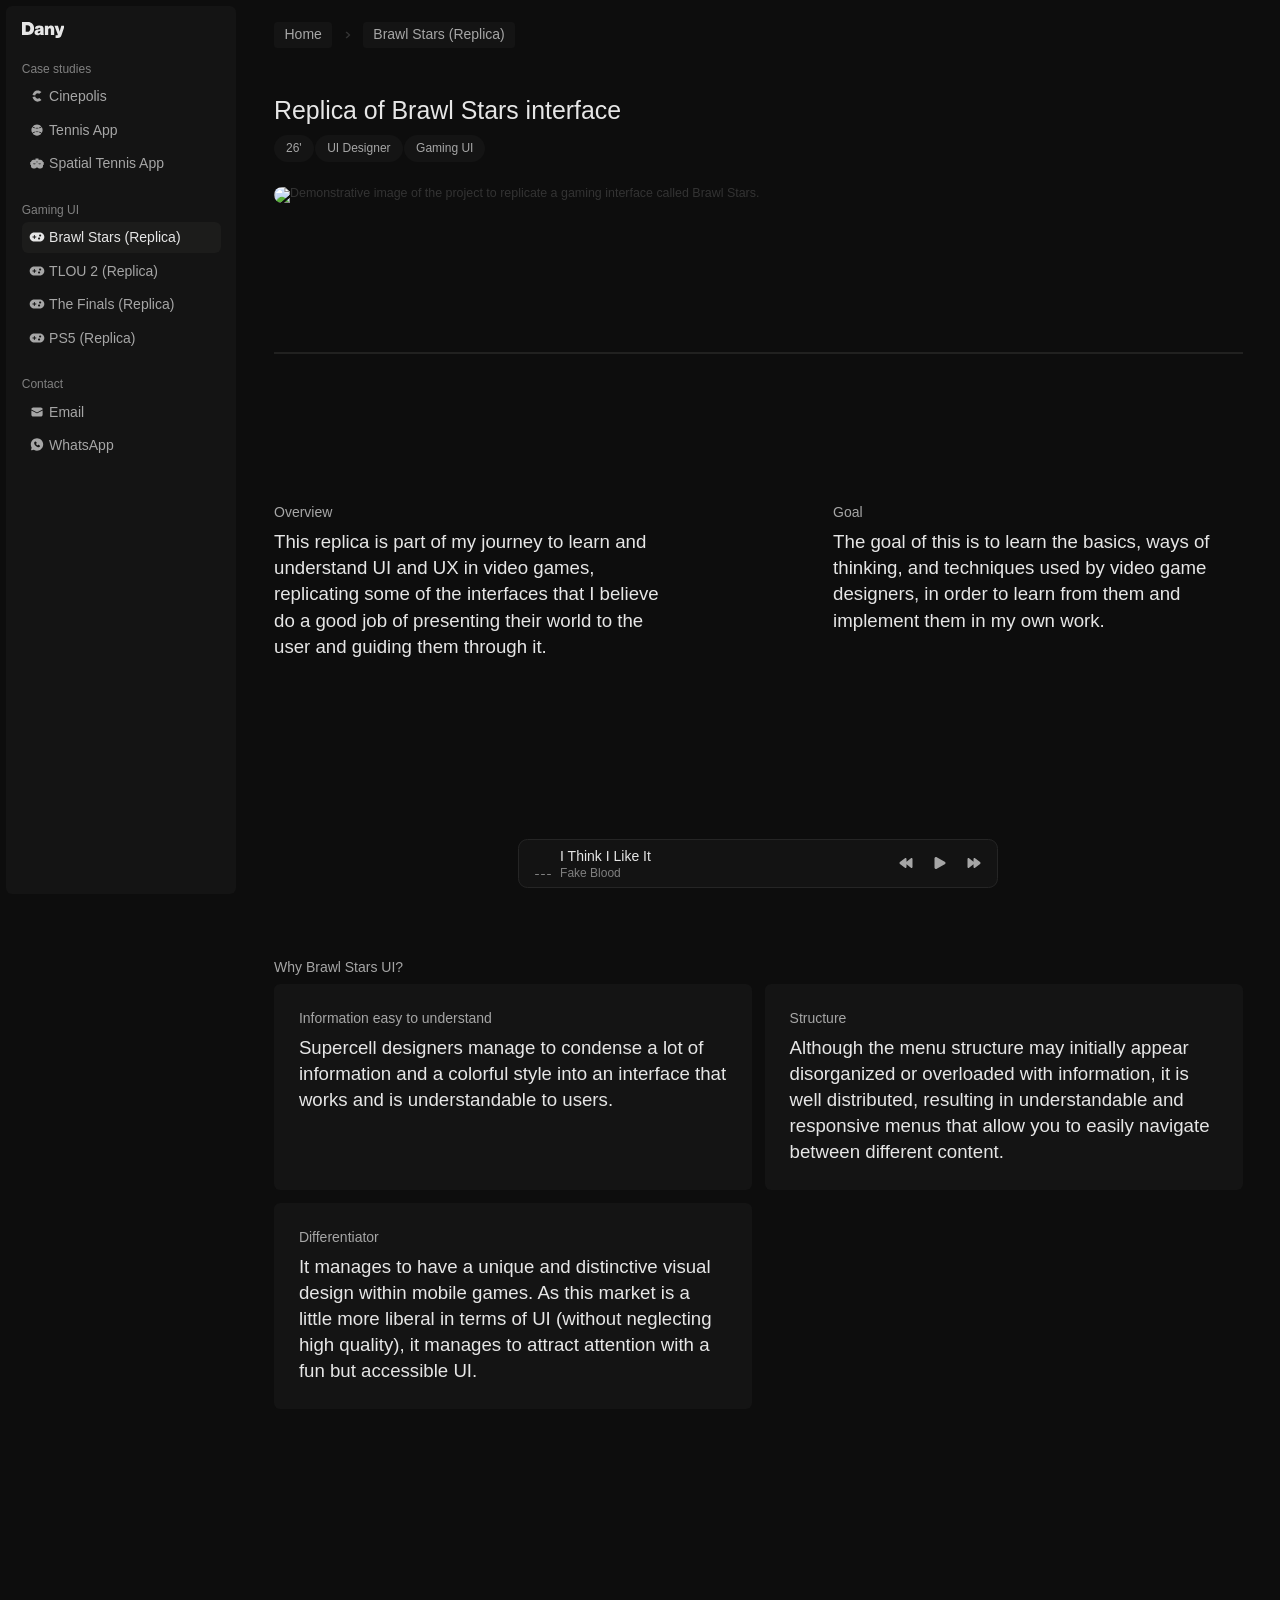
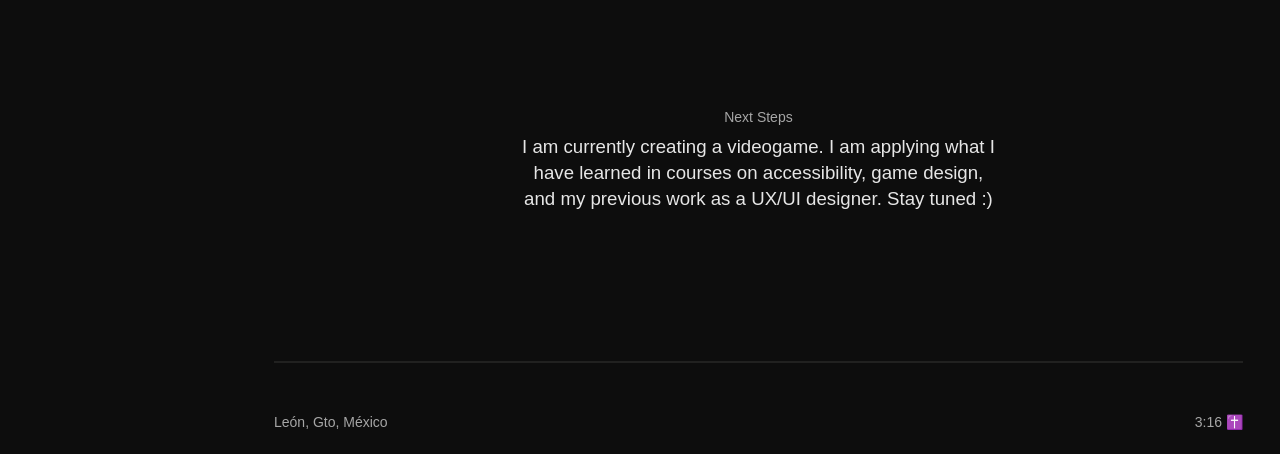
==== brawl-stars-replica.html @ 17e379f9 "Update brawl-stars-replica.html" ====
<!DOCTYPE html>
<!-- This site was created in Webflow. https://webflow.com --><!-- Last Published: Tue Mar 03 2026 00:50:30 GMT+0000 (Coordinated Universal Time) -->
<html data-wf-domain="portfolio-952a9b.webflow.io" data-wf-page="69a22b9f4bc5bd0f302a6bd5"
    data-wf-site="6993f9e4682d716bb49ed0ed">

<head>
    <meta charset="utf-8" />
    <title>Brawl Stars</title>
    <meta
        content="Replica of Brawl Stars interface design to understand how Supercell designers approached the problem and to continue my process of learning how to design for video games."
        name="description" />
    <meta content="Brawl Stars" property="og:title" />
    <meta
        content="Replica of Brawl Stars interface design to understand how Supercell designers approached the problem and to continue my process of learning how to design for video games."
        property="og:description" />
    <meta content="Brawl Stars" property="twitter:title" />
    <meta
        content="Replica of Brawl Stars interface design to understand how Supercell designers approached the problem and to continue my process of learning how to design for video games."
        property="twitter:description" />
    <meta property="og:type" content="website" />
    <meta content="summary_large_image" name="twitter:card" />
    <meta content="width=device-width, initial-scale=1" name="viewport" />
    <meta content="Webflow" name="generator" />
    <link
        href="styles.css"
        rel="stylesheet" type="text/css"/>
    <script
        type="text/javascript">!function (o, c) { var n = c.documentElement, t = " w-mod-"; n.className += t + "js", ("ontouchstart" in o || o.DocumentTouch && c instanceof DocumentTouch) && (n.className += t + "touch") }(window, document);</script>
    <link
        href="https://cdn.prod.website-files.com/6993f9e4682d716bb49ed0ed/69a41b274693e8967e4f3b45_Anya%20Icon%2032x32.png"
        rel="shortcut icon" type="image/x-icon" />
    <link href="https://cdn.prod.website-files.com/6993f9e4682d716bb49ed0ed/69a41b10c65e0c416bfd1e8b_Anya%20Icon.png"
        rel="apple-touch-icon" />
    <style>
        /* --- CUSTOM CURSOR --- */
        .custom-cursor {
            position: fixed;
            top: 0;
            left: 0;
            z-index: 9999;
            pointer-events: none;
            display: flex;
            align-items: center;
            justify-content: center;
            color: white;
            white-space: nowrap;
            opacity: 0;
            will-change: transform, opacity;
            transition:
                opacity 0.3s cubic-bezier(0.25, 0.46, 0.45, 0.94),
                transform 0.3s cubic-bezier(0.25, 0.46, 0.45, 0.94);
        }

        .custom-cursor.is-visible {
            opacity: 1;
            transition:
                opacity 0.3s cubic-bezier(0.165, 0.84, 0.44, 1),
                transform 0.3s cubic-bezier(0.165, 0.84, 0.44, 1);
        }

        /* --- PAGE TRANSITIONS (CONTAINER) --- */
        .container {
            opacity: 0;
            transform: translateY(2em);
            will-change: opacity, transform;
            transition: opacity 0.5s ease, transform 0.5s ease;

            /* Anti-Flicker & GPU Acceleration */
            -webkit-backface-visibility: hidden;
            backface-visibility: hidden;
            -webkit-perspective: 1000px;
            perspective: 1000px;
            -webkit-transform-style: preserve-3d;
            transform-style: preserve-3d;
        }

        .container.transition-active {
            opacity: 1;
            transform: translateY(0);
        }

        .container.fade-out {
            opacity: 0 !important;
            transform: translateY(2em) !important;
            transition: opacity 0.5s ease, transform 0.5s ease !important;
        }

        /* --- REPRODUCTOR: GRÁFICOS --- */
        .music-graphic {
            display: flex;
            align-items: flex-end;
            justify-content: space-between;
            width: max(1em, 16px);
            height: max(1.5em, 24px);
            gap: 2px;
        }

        .eq-bar {
            width: max(.25em, 4px);
            height: 0.1em;
            background-color: #808080;
            transition: background-color 0.3s ease, height 0.3s ease;
            border-radius: 1px;
            will-change: height;
        }

        .music-graphic.is-playing .eq-bar {
            background-color: #FE4C25;
        }

        .music-graphic.is-playing .eq-bar:nth-child(1) {
            animation: audio-freq 0.8s infinite ease-in-out;
        }

        .music-graphic.is-playing .eq-bar:nth-child(2) {
            animation: audio-freq 0.5s infinite ease-in-out 0.2s;
        }

        .music-graphic.is-playing .eq-bar:nth-child(3) {
            animation: audio-freq 0.7s infinite ease-in-out 0.4s;
        }

        @keyframes audio-freq {

            0%,
            100% {
                height: 20%;
            }

            50% {
                height: 100%;
            }
        }

        /* --- REPRODUCTOR: ICONOS --- */
        .icon-pause {
            display: none !important;
        }

        .icon-play {
            display: block !important;
        }

        .music-component.is-playing .icon-pause {
            display: block !important;
        }

        .music-component.is-playing .icon-play {
            display: none !important;
        }
    </style>
</head>

<body class="body">
    <div class="w-embed">
        <style>
            /* ------------------------- Scaling System by Osmo [https://osmo.supply/] -------------------------  */

            /* Desktop */
            :root {
                --size-unit: 14;
                /* body font-size in design - no px */
                --size-container-ideal: 1440;
                /* screen-size in design - no px */
                --size-container-min: 992px;
                --size-container-max: 1920px;
                --size-container: clamp(var(--size-container-min), 100vw, var(--size-container-max));
                --size-font: calc(var(--size-container) / (var(--size-container-ideal) / var(--size-unit)));
            }

            /* Tablet */
            @media screen and (max-width: 991px) {
                :root {
                    --size-container-ideal: 834;
                    /* screen-size in design - no px */
                    --size-container-min: 768px;
                    --size-container-max: 991px;
                }
            }

            /* Mobile Landscape */
            @media screen and (max-width: 767px) {
                :root {
                    --size-container-ideal: 402;
                    /* screen-size in design - no px */
                    --size-container-min: 480px;
                    --size-container-max: 767px;
                }
            }

            /* Mobile Portrait */
            @media screen and (max-width: 479px) {
                :root {
                    --size-container-ideal: 390;
                    /* screen-size in design - no px */
                    --size-container-min: 320px;
                    --size-container-max: 479px;
                }
            }

            body {
                font-size: var(--size-font);
            }

            .container {
                max-width: var(--size-container);
            }
        </style>
    </div>
    <nav class="navigation">
        <div class="nav-head-wrap"><a href="/" class="link-block w-inline-block"><svg xmlns="http://www.w3.org/2000/svg"
                    width="100%" viewBox="0 0 32 12" fill="none" class="brand">
                    <path
                        d="M0 9.70588V0H4.39821C5.7932 0 6.91719 0.434389 7.77017 1.30317C8.62316 2.1629 9.04965 3.35294 9.04965 4.8733C9.04965 6.41176 8.6276 7.60181 7.7835 8.44344C6.9394 9.28507 5.77099 9.70588 4.27826 9.70588H0ZM2.78553 7.35747H4.05168C4.7092 7.35747 5.23343 7.1448 5.62438 6.71946C6.02422 6.28507 6.22413 5.66968 6.22413 4.8733C6.22413 4.07692 6.02866 3.45701 5.63771 3.01357C5.25564 2.57014 4.72697 2.34842 4.05168 2.34842H2.78553V7.35747Z"
                        fill="currentColor"></path>
                    <path
                        d="M13.9717 9.70588C13.8651 9.52489 13.7896 9.27149 13.7451 8.9457H13.7185C13.2742 9.57014 12.5901 9.88235 11.666 9.88235C10.9907 9.88235 10.4443 9.70136 10.0267 9.33937C9.60904 8.97738 9.40024 8.46606 9.40024 7.80543C9.40024 7.09955 9.62237 6.59276 10.0666 6.28507C10.5109 5.96833 11.1107 5.76471 11.8659 5.67421C12.5767 5.59276 13.0565 5.49774 13.3053 5.38914C13.563 5.28054 13.6918 5.11765 13.6918 4.90045C13.6918 4.45701 13.4519 4.23529 12.9721 4.23529C12.4479 4.23529 12.1502 4.51131 12.0791 5.06335H9.69345C9.72011 4.33937 10.0089 3.74208 10.5598 3.27149C11.1107 2.80091 11.897 2.56561 12.9188 2.56561C13.914 2.56561 14.6559 2.71946 15.1446 3.02715C15.8465 3.47059 16.1975 4.1629 16.1975 5.10407V8.56561C16.1975 9.1448 16.2819 9.48869 16.4507 9.59729V9.70588H13.9717ZM12.6123 8.36199C12.9321 8.36199 13.2031 8.26697 13.4253 8.07692C13.6474 7.87783 13.7585 7.58371 13.7585 7.19457V6.58371C13.5008 6.71041 13.1765 6.819 12.7855 6.9095C12.4301 6.99095 12.1813 7.0905 12.0392 7.20814C11.897 7.32579 11.8259 7.48869 11.8259 7.69683C11.8259 7.91403 11.9014 8.08145 12.0525 8.19909C12.2035 8.30769 12.3901 8.36199 12.6123 8.36199Z"
                        fill="currentColor"></path>
                    <path
                        d="M19.5507 2.78281V3.73303H19.5907C20.1504 2.95475 20.879 2.56561 21.7765 2.56561C22.5495 2.56561 23.1403 2.80543 23.5491 3.28507C23.9578 3.76471 24.1621 4.41176 24.1621 5.22624V9.70588H21.6432V5.85068C21.6432 5.0543 21.3277 4.65611 20.6969 4.65611C20.3859 4.65611 20.1371 4.78281 19.9505 5.0362C19.7639 5.28054 19.6706 5.59276 19.6706 5.97285V9.70588H17.1517V2.78281H19.5507Z"
                        fill="currentColor"></path>
                    <path
                        d="M25.1894 12V10.0181H26.0291C26.3045 10.0181 26.5045 9.97738 26.6289 9.89593C26.7532 9.81448 26.8154 9.68326 26.8154 9.50226C26.8154 9.35747 26.7133 9.02715 26.5089 8.51131L24.3365 2.78281H26.9887L27.8284 5.56561C27.8906 5.77376 27.9528 6.0181 28.015 6.29864C28.086 6.57919 28.1394 6.80995 28.1749 6.99095L28.2282 7.24887H28.2549C28.3881 6.59728 28.5259 6.0362 28.668 5.56561L29.4944 2.78281H32L29.6809 9.70588C29.3966 10.5475 29.0412 11.1403 28.6147 11.4842C28.1971 11.8281 27.6373 12 26.9354 12H25.1894Z"
                        fill="currentColor"></path>
                </svg></a><a fill="none" viewBox="0 0 40 40" href="#" class="btn-symbol w-inline-block">
                <div data-is-ix2-target="1" class="menu-svg" data-w-id="5cca61dc-5ffe-586d-0f30-4cfd7a9e6d9e"
                    data-animation-type="lottie"
                    data-src="https://cdn.prod.website-files.com/6993f9e4682d716bb49ed0ed/699f864709acfa6e8ca4371b_lottieflow-menu-nav-07-E6E6E6-easey.json"
                    data-loop="0" data-direction="1" data-autoplay="0" data-renderer="svg" data-default-duration="0"
                    data-duration="2.4791666666666665"></div>
            </a></div>
        <div class="nav-main-links-wrap">
            <div class="nav-link-upper">
                <div class="nav-links">
                    <p class="t-caption">Case studies</p><a href="/cinepolis" class="nav-link w-inline-block"><svg
                            xmlns="http://www.w3.org/2000/svg" width="100%" viewBox="0 0 16 16" fill="none"
                            class="svg-icon-s">
                            <path
                                d="M6.43176 7.55355L4.0063 7.05195C4.00134 7.05091 3.99936 7.04779 4.00035 7.04259C4.20457 5.97461 4.67744 5.07368 5.41896 4.33982C7.28084 2.49697 10.1967 2.56762 11.9974 4.47486C12.0011 4.47884 12.0009 4.48252 11.9967 4.48593L10.0057 6.10989C10.0038 6.11144 10.0015 6.11229 9.99906 6.11232C9.99665 6.11235 9.99429 6.11154 9.99235 6.11003C8.64403 5.03619 6.7735 5.84944 6.44244 7.54603C6.44117 7.55228 6.43761 7.55478 6.43176 7.55355ZM9.24343 12.9594C6.75471 13.2944 4.47146 11.5211 4.00008 8.95196C3.99998 8.95143 3.99997 8.95088 4.00007 8.95035C4.00016 8.94982 4.00035 8.94932 4.00063 8.94887C4.00091 8.94842 4.00126 8.94804 4.00168 8.94774C4.0021 8.94744 4.00256 8.94724 4.00305 8.94714L6.43622 8.45164C6.44036 8.45079 6.44284 8.45249 6.44365 8.45675C6.76485 10.1563 8.65877 10.954 9.99316 9.88665C9.99472 9.88543 9.9966 9.88477 9.99853 9.88477C10.0005 9.88477 10.0023 9.88543 10.0038 9.88665L11.9968 11.5122C12.0007 11.5154 12.0009 11.5188 11.9975 11.5225C11.257 12.3101 10.2884 12.8187 9.24343 12.9594Z"
                                fill="currentColor"></path>
                        </svg>
                        <p class="btn-text">Cinepolis</p>
                    </a><a href="/tennis-app" class="nav-link w-inline-block"><svg xmlns="http://www.w3.org/2000/svg"
                            width="100%" viewBox="0 0 16 16" fill="none" class="svg-icon-s">
                            <path
                                d="M13 8C13 8.96875 12.725 9.87312 12.2475 10.6387C11.6502 10.2008 10.9889 9.85779 10.2869 9.62187C10.2478 9.6082 10.2064 9.60242 10.1651 9.60487C10.1238 9.60732 10.0834 9.61795 10.0462 9.63614C10.0091 9.65433 9.97587 9.67973 9.9486 9.71085C9.92132 9.74197 9.9005 9.7782 9.88734 9.81744C9.87418 9.85667 9.86894 9.89813 9.87193 9.9394C9.87492 9.98068 9.88608 10.0209 9.90476 10.0579C9.92344 10.0948 9.94927 10.1277 9.98074 10.1545C10.0122 10.1814 10.0487 10.2017 10.0881 10.2144C10.7318 10.4308 11.338 10.7458 11.885 11.1481C11.4168 11.7273 10.8248 12.1942 10.1525 12.5147C9.48025 12.8351 8.74475 13.001 8 13C7.25533 13.0005 6.51997 12.8345 5.84777 12.5141C5.17556 12.1936 4.58352 11.7269 4.11501 11.1481C4.66204 10.7458 5.26822 10.4308 5.91188 10.2144C5.98943 10.1872 6.05317 10.1306 6.0893 10.0568C6.12542 9.98301 6.13103 9.89795 6.10489 9.82004C6.07876 9.74214 6.023 9.67766 5.94967 9.64057C5.87635 9.60348 5.79137 9.59677 5.71313 9.62187C5.00375 9.85937 4.34313 10.205 3.75251 10.6387C3.25927 9.8471 2.99852 8.93273 3.00001 8C3.00001 7.03375 3.27376 6.13188 3.74876 5.3675C4.34695 5.80689 5.0096 6.15097 5.71313 6.3875C5.75219 6.40118 5.79357 6.40696 5.83488 6.40451C5.87619 6.40206 5.91661 6.39143 5.95377 6.37323C5.99094 6.35504 6.02413 6.32965 6.0514 6.29852C6.07868 6.2674 6.0995 6.23117 6.11266 6.19194C6.12582 6.1527 6.13106 6.11125 6.12807 6.06997C6.12508 6.0287 6.11392 5.98843 6.09524 5.9515C6.07656 5.91457 6.05074 5.88172 6.01926 5.85486C5.98778 5.82799 5.95128 5.80765 5.91188 5.795C5.26646 5.57785 4.65877 5.26156 4.11063 4.8575C4.57906 4.27708 5.17155 3.80897 5.8446 3.48753C6.51764 3.1661 7.25414 2.99951 8 3C8.74594 2.99906 9.48259 3.16545 10.1557 3.48692C10.8288 3.80839 11.4212 4.27674 11.8894 4.8575C11.3469 5.2575 10.74 5.57625 10.0881 5.795C10.0487 5.80765 10.0122 5.82799 9.98074 5.85486C9.94927 5.88172 9.92344 5.91457 9.90476 5.9515C9.88608 5.98843 9.87492 6.0287 9.87193 6.06997C9.86894 6.11125 9.87418 6.1527 9.88734 6.19194C9.9005 6.23117 9.92132 6.2674 9.9486 6.29852C9.97587 6.32965 10.0091 6.35504 10.0462 6.37323C10.0834 6.39143 10.1238 6.40206 10.1651 6.40451C10.2064 6.40696 10.2478 6.40118 10.2869 6.3875C10.9904 6.15097 11.653 5.80689 12.2512 5.3675C12.742 6.15774 13.0014 7.06976 13 8ZM8 9.875C8.30417 9.875 8.6025 9.89521 8.895 9.93562C8.93567 9.9412 8.97704 9.93872 9.01675 9.92831C9.05646 9.91791 9.09373 9.89978 9.12643 9.87497C9.15913 9.85016 9.18663 9.81915 9.20735 9.78371C9.22807 9.74828 9.24161 9.70911 9.24719 9.66844C9.25277 9.62777 9.25028 9.5864 9.23988 9.54669C9.22947 9.50698 9.21134 9.46971 9.18653 9.43701C9.16172 9.4043 9.13071 9.37681 9.09528 9.35609C9.05984 9.33537 9.02067 9.32183 8.98 9.31625C8.32968 9.22753 7.67032 9.22753 7.02 9.31625C6.94037 9.33025 6.86926 9.37456 6.82162 9.43989C6.77398 9.50521 6.75351 9.58646 6.76451 9.66656C6.77551 9.74666 6.81713 9.81938 6.88063 9.86944C6.94412 9.91949 7.02455 9.94299 7.105 9.935C7.3975 9.89583 7.69583 9.87583 8 9.875ZM7.105 6.07375C7.02455 6.06576 6.94412 6.08926 6.88063 6.13931C6.81713 6.18937 6.77551 6.26209 6.76451 6.34219C6.75351 6.42229 6.77398 6.50354 6.82162 6.56886C6.86926 6.63419 6.94037 6.6785 7.02 6.6925C7.67032 6.78122 8.32968 6.78122 8.98 6.6925C9.02182 6.68835 9.06237 6.6758 9.09923 6.65561C9.13608 6.63542 9.16849 6.60801 9.19451 6.57501C9.22052 6.54201 9.23962 6.5041 9.25065 6.46354C9.26167 6.42299 9.26441 6.38064 9.25869 6.339C9.25297 6.29737 9.23892 6.25732 9.21736 6.22124C9.19581 6.18517 9.1672 6.15381 9.13324 6.12905C9.09929 6.10429 9.06069 6.08663 9.01976 6.07713C8.97882 6.06762 8.93639 6.06648 8.895 6.07375C8.30108 6.15473 7.69892 6.15473 7.105 6.07375Z"
                                fill="currentColor"></path>
                        </svg>
                        <p class="btn-text">Tennis App</p>
                    </a><a href="/tennis-spatial-app" class="nav-link w-inline-block"><svg
                            xmlns="http://www.w3.org/2000/svg" width="100%" viewBox="0 0 16 16" fill="none"
                            class="svg-icon-s">
                            <path
                                d="M6.66667 3.32143C6.66667 3.23618 6.70179 3.15442 6.7643 3.09414C6.82681 3.03386 6.91159 3 7 3H9C9.08841 3 9.17319 3.03386 9.2357 3.09414C9.29821 3.15442 9.33333 3.23618 9.33333 3.32143V4.28571H11.1667C11.7124 4.28577 12.238 4.48442 12.6385 4.84196C13.0389 5.1995 13.2847 5.68959 13.3267 6.21429H13.6667C13.7551 6.21429 13.8399 6.24815 13.9024 6.30843C13.9649 6.36871 14 6.45047 14 6.53571V8.46429C14 8.54953 13.9649 8.63129 13.9024 8.69157C13.8399 8.75185 13.7551 8.78571 13.6667 8.78571H13.3333V9.91071C13.3333 10.4648 13.1051 10.9962 12.6987 11.3881C12.2924 11.7799 11.7413 12 11.1667 12H10.0913C9.51671 12 8.96564 11.7798 8.55933 11.388L8.164 11.0068C8.14233 10.9859 8.11661 10.9693 8.0883 10.958C8.05999 10.9467 8.02964 10.9409 7.999 10.9409C7.96836 10.9409 7.93801 10.9467 7.9097 10.958C7.88139 10.9693 7.85567 10.9859 7.834 11.0068L7.438 11.388C7.03186 11.7797 6.48106 11.9998 5.90667 12H4.83333C4.2587 12 3.7076 11.7799 3.30127 11.3881C2.89494 10.9962 2.66667 10.4648 2.66667 9.91071V8.78571H2.33333C2.24493 8.78571 2.16014 8.75185 2.09763 8.69157C2.03512 8.63129 2 8.54953 2 8.46429V6.53571C2 6.45047 2.03512 6.36871 2.09763 6.30843C2.16014 6.24815 2.24493 6.21429 2.33333 6.21429H2.67333C2.71531 5.68959 2.96109 5.1995 3.36153 4.84196C3.76197 4.48442 4.28759 4.28577 4.83333 4.28571H6.66667V3.32143ZM8 6.69643C8.13261 6.69643 8.25979 6.64563 8.35355 6.55521C8.44732 6.46479 8.5 6.34216 8.5 6.21429C8.5 6.08641 8.44732 5.96378 8.35355 5.87336C8.25979 5.78294 8.13261 5.73214 8 5.73214C7.86739 5.73214 7.74022 5.78294 7.64645 5.87336C7.55268 5.96378 7.5 6.08641 7.5 6.21429C7.5 6.34216 7.55268 6.46479 7.64645 6.55521C7.74022 6.64563 7.86739 6.69643 8 6.69643ZM4.66667 7.82143C4.66667 7.90668 4.70179 7.98843 4.7643 8.04871C4.82681 8.10899 4.91159 8.14286 5 8.14286H6.33333C6.42174 8.14286 6.50652 8.10899 6.56904 8.04871C6.63155 7.98843 6.66667 7.90668 6.66667 7.82143C6.66667 7.73618 6.63155 7.65442 6.56904 7.59414C6.50652 7.53386 6.42174 7.5 6.33333 7.5H5C4.91159 7.5 4.82681 7.53386 4.7643 7.59414C4.70179 7.65442 4.66667 7.73618 4.66667 7.82143ZM9.66667 7.5C9.57826 7.5 9.49348 7.53386 9.43096 7.59414C9.36845 7.65442 9.33333 7.73618 9.33333 7.82143C9.33333 7.90668 9.36845 7.98843 9.43096 8.04871C9.49348 8.10899 9.57826 8.14286 9.66667 8.14286H11C11.0884 8.14286 11.1732 8.10899 11.2357 8.04871C11.2982 7.98843 11.3333 7.90668 11.3333 7.82143C11.3333 7.73618 11.2982 7.65442 11.2357 7.59414C11.1732 7.53386 11.0884 7.5 11 7.5H9.66667Z"
                                fill="currentColor"></path>
                        </svg>
                        <p class="btn-text">Spatial Tennis App</p>
                    </a>
                </div>
                <div class="nav-links">
                    <p class="t-caption">Gaming UI</p><a href="/brawl-stars-replica" class="nav-link active w-inline-block"><svg
                            xmlns="http://www.w3.org/2000/svg" width="100%" viewBox="0 0 16 16" fill="none"
                            class="svg-icon-s">
                            <path
                                d="M5.67619 4C4.56859 4 3.50636 4.42143 2.72318 5.17157C1.93999 5.92172 1.5 6.93913 1.5 8C1.5 9.06087 1.93999 10.0783 2.72318 10.8284C3.50636 11.5786 4.56859 12 5.67619 12H10.3238C11.4314 12 12.4936 11.5786 13.2768 10.8284C14.06 10.0783 14.5 9.06087 14.5 8C14.5 6.93913 14.06 5.92172 13.2768 5.17157C12.4936 4.42143 11.4314 4 10.3238 4H5.67619ZM3.82196 8C3.82196 7.88213 3.87085 7.76908 3.95787 7.68573C4.04489 7.60238 4.16291 7.55556 4.28598 7.55556H5.21402V6.66667C5.21402 6.54879 5.26291 6.43575 5.34993 6.3524C5.43695 6.26905 5.55498 6.22222 5.67804 6.22222C5.80111 6.22222 5.91913 6.26905 6.00615 6.3524C6.09317 6.43575 6.14206 6.54879 6.14206 6.66667V7.55556H7.0701C7.19317 7.55556 7.31119 7.60238 7.39821 7.68573C7.48524 7.76908 7.53412 7.88213 7.53412 8C7.53412 8.11787 7.48524 8.23092 7.39821 8.31427C7.31119 8.39762 7.19317 8.44444 7.0701 8.44444H6.14206V9.33333C6.14206 9.45121 6.09317 9.56425 6.00615 9.6476C5.91913 9.73095 5.80111 9.77778 5.67804 9.77778C5.55498 9.77778 5.43695 9.73095 5.34993 9.6476C5.26291 9.56425 5.21402 9.45121 5.21402 9.33333V8.44444H4.28598C4.16291 8.44444 4.04489 8.39762 3.95787 8.31427C3.87085 8.23092 3.82196 8.11787 3.82196 8ZM10.7786 9.33333C10.7786 9.56908 10.6808 9.79517 10.5067 9.96187C10.3327 10.1286 10.0966 10.2222 9.85051 10.2222C9.60438 10.2222 9.36833 10.1286 9.19429 9.96187C9.02025 9.79517 8.92247 9.56908 8.92247 9.33333C8.92247 9.09759 9.02025 8.87149 9.19429 8.70479C9.36833 8.53809 9.60438 8.44444 9.85051 8.44444C10.0966 8.44444 10.3327 8.53809 10.5067 8.70479C10.6808 8.87149 10.7786 9.09759 10.7786 9.33333ZM10.7786 7.55556C10.5324 7.55556 10.2964 7.4619 10.1223 7.29521C9.94829 7.12851 9.85051 6.90241 9.85051 6.66667C9.85051 6.43092 9.94829 6.20483 10.1223 6.03813C10.2964 5.87143 10.5324 5.77778 10.7786 5.77778C11.0247 5.77778 11.2607 5.87143 11.4348 6.03813C11.6088 6.20483 11.7066 6.43092 11.7066 6.66667C11.7066 6.90241 11.6088 7.12851 11.4348 7.29521C11.2607 7.4619 11.0247 7.55556 10.7786 7.55556Z"
                                fill="currentColor"></path>
                        </svg>
                        <p class="btn-text">Brawl Stars (Replica)</p>
                    </a><a href="/the-last-of-us-2-replica" class="nav-link w-inline-block"><svg
                            xmlns="http://www.w3.org/2000/svg" width="100%" viewBox="0 0 16 16" fill="none"
                            class="svg-icon-s">
                            <path
                                d="M5.67619 4C4.56859 4 3.50636 4.42143 2.72318 5.17157C1.93999 5.92172 1.5 6.93913 1.5 8C1.5 9.06087 1.93999 10.0783 2.72318 10.8284C3.50636 11.5786 4.56859 12 5.67619 12H10.3238C11.4314 12 12.4936 11.5786 13.2768 10.8284C14.06 10.0783 14.5 9.06087 14.5 8C14.5 6.93913 14.06 5.92172 13.2768 5.17157C12.4936 4.42143 11.4314 4 10.3238 4H5.67619ZM3.82196 8C3.82196 7.88213 3.87085 7.76908 3.95787 7.68573C4.04489 7.60238 4.16291 7.55556 4.28598 7.55556H5.21402V6.66667C5.21402 6.54879 5.26291 6.43575 5.34993 6.3524C5.43695 6.26905 5.55498 6.22222 5.67804 6.22222C5.80111 6.22222 5.91913 6.26905 6.00615 6.3524C6.09317 6.43575 6.14206 6.54879 6.14206 6.66667V7.55556H7.0701C7.19317 7.55556 7.31119 7.60238 7.39821 7.68573C7.48524 7.76908 7.53412 7.88213 7.53412 8C7.53412 8.11787 7.48524 8.23092 7.39821 8.31427C7.31119 8.39762 7.19317 8.44444 7.0701 8.44444H6.14206V9.33333C6.14206 9.45121 6.09317 9.56425 6.00615 9.6476C5.91913 9.73095 5.80111 9.77778 5.67804 9.77778C5.55498 9.77778 5.43695 9.73095 5.34993 9.6476C5.26291 9.56425 5.21402 9.45121 5.21402 9.33333V8.44444H4.28598C4.16291 8.44444 4.04489 8.39762 3.95787 8.31427C3.87085 8.23092 3.82196 8.11787 3.82196 8ZM10.7786 9.33333C10.7786 9.56908 10.6808 9.79517 10.5067 9.96187C10.3327 10.1286 10.0966 10.2222 9.85051 10.2222C9.60438 10.2222 9.36833 10.1286 9.19429 9.96187C9.02025 9.79517 8.92247 9.56908 8.92247 9.33333C8.92247 9.09759 9.02025 8.87149 9.19429 8.70479C9.36833 8.53809 9.60438 8.44444 9.85051 8.44444C10.0966 8.44444 10.3327 8.53809 10.5067 8.70479C10.6808 8.87149 10.7786 9.09759 10.7786 9.33333ZM10.7786 7.55556C10.5324 7.55556 10.2964 7.4619 10.1223 7.29521C9.94829 7.12851 9.85051 6.90241 9.85051 6.66667C9.85051 6.43092 9.94829 6.20483 10.1223 6.03813C10.2964 5.87143 10.5324 5.77778 10.7786 5.77778C11.0247 5.77778 11.2607 5.87143 11.4348 6.03813C11.6088 6.20483 11.7066 6.43092 11.7066 6.66667C11.7066 6.90241 11.6088 7.12851 11.4348 7.29521C11.2607 7.4619 11.0247 7.55556 10.7786 7.55556Z"
                                fill="currentColor"></path>
                        </svg>
                        <p class="btn-text">TLOU 2 (Replica)</p>
                    </a><a href="/the-finals-replica" class="nav-link w-inline-block"><svg
                            xmlns="http://www.w3.org/2000/svg" width="100%" viewBox="0 0 16 16" fill="none"
                            class="svg-icon-s">
                            <path
                                d="M5.67619 4C4.56859 4 3.50636 4.42143 2.72318 5.17157C1.93999 5.92172 1.5 6.93913 1.5 8C1.5 9.06087 1.93999 10.0783 2.72318 10.8284C3.50636 11.5786 4.56859 12 5.67619 12H10.3238C11.4314 12 12.4936 11.5786 13.2768 10.8284C14.06 10.0783 14.5 9.06087 14.5 8C14.5 6.93913 14.06 5.92172 13.2768 5.17157C12.4936 4.42143 11.4314 4 10.3238 4H5.67619ZM3.82196 8C3.82196 7.88213 3.87085 7.76908 3.95787 7.68573C4.04489 7.60238 4.16291 7.55556 4.28598 7.55556H5.21402V6.66667C5.21402 6.54879 5.26291 6.43575 5.34993 6.3524C5.43695 6.26905 5.55498 6.22222 5.67804 6.22222C5.80111 6.22222 5.91913 6.26905 6.00615 6.3524C6.09317 6.43575 6.14206 6.54879 6.14206 6.66667V7.55556H7.0701C7.19317 7.55556 7.31119 7.60238 7.39821 7.68573C7.48524 7.76908 7.53412 7.88213 7.53412 8C7.53412 8.11787 7.48524 8.23092 7.39821 8.31427C7.31119 8.39762 7.19317 8.44444 7.0701 8.44444H6.14206V9.33333C6.14206 9.45121 6.09317 9.56425 6.00615 9.6476C5.91913 9.73095 5.80111 9.77778 5.67804 9.77778C5.55498 9.77778 5.43695 9.73095 5.34993 9.6476C5.26291 9.56425 5.21402 9.45121 5.21402 9.33333V8.44444H4.28598C4.16291 8.44444 4.04489 8.39762 3.95787 8.31427C3.87085 8.23092 3.82196 8.11787 3.82196 8ZM10.7786 9.33333C10.7786 9.56908 10.6808 9.79517 10.5067 9.96187C10.3327 10.1286 10.0966 10.2222 9.85051 10.2222C9.60438 10.2222 9.36833 10.1286 9.19429 9.96187C9.02025 9.79517 8.92247 9.56908 8.92247 9.33333C8.92247 9.09759 9.02025 8.87149 9.19429 8.70479C9.36833 8.53809 9.60438 8.44444 9.85051 8.44444C10.0966 8.44444 10.3327 8.53809 10.5067 8.70479C10.6808 8.87149 10.7786 9.09759 10.7786 9.33333ZM10.7786 7.55556C10.5324 7.55556 10.2964 7.4619 10.1223 7.29521C9.94829 7.12851 9.85051 6.90241 9.85051 6.66667C9.85051 6.43092 9.94829 6.20483 10.1223 6.03813C10.2964 5.87143 10.5324 5.77778 10.7786 5.77778C11.0247 5.77778 11.2607 5.87143 11.4348 6.03813C11.6088 6.20483 11.7066 6.43092 11.7066 6.66667C11.7066 6.90241 11.6088 7.12851 11.4348 7.29521C11.2607 7.4619 11.0247 7.55556 10.7786 7.55556Z"
                                fill="currentColor"></path>
                        </svg>
                        <p class="btn-text">The Finals (Replica)</p>
                    </a><a href="/playstation-5-ui-replica" class="nav-link w-inline-block"><svg
                            xmlns="http://www.w3.org/2000/svg" width="100%" viewBox="0 0 16 16" fill="none"
                            class="svg-icon-s">
                            <path
                                d="M5.67619 4C4.56859 4 3.50636 4.42143 2.72318 5.17157C1.93999 5.92172 1.5 6.93913 1.5 8C1.5 9.06087 1.93999 10.0783 2.72318 10.8284C3.50636 11.5786 4.56859 12 5.67619 12H10.3238C11.4314 12 12.4936 11.5786 13.2768 10.8284C14.06 10.0783 14.5 9.06087 14.5 8C14.5 6.93913 14.06 5.92172 13.2768 5.17157C12.4936 4.42143 11.4314 4 10.3238 4H5.67619ZM3.82196 8C3.82196 7.88213 3.87085 7.76908 3.95787 7.68573C4.04489 7.60238 4.16291 7.55556 4.28598 7.55556H5.21402V6.66667C5.21402 6.54879 5.26291 6.43575 5.34993 6.3524C5.43695 6.26905 5.55498 6.22222 5.67804 6.22222C5.80111 6.22222 5.91913 6.26905 6.00615 6.3524C6.09317 6.43575 6.14206 6.54879 6.14206 6.66667V7.55556H7.0701C7.19317 7.55556 7.31119 7.60238 7.39821 7.68573C7.48524 7.76908 7.53412 7.88213 7.53412 8C7.53412 8.11787 7.48524 8.23092 7.39821 8.31427C7.31119 8.39762 7.19317 8.44444 7.0701 8.44444H6.14206V9.33333C6.14206 9.45121 6.09317 9.56425 6.00615 9.6476C5.91913 9.73095 5.80111 9.77778 5.67804 9.77778C5.55498 9.77778 5.43695 9.73095 5.34993 9.6476C5.26291 9.56425 5.21402 9.45121 5.21402 9.33333V8.44444H4.28598C4.16291 8.44444 4.04489 8.39762 3.95787 8.31427C3.87085 8.23092 3.82196 8.11787 3.82196 8ZM10.7786 9.33333C10.7786 9.56908 10.6808 9.79517 10.5067 9.96187C10.3327 10.1286 10.0966 10.2222 9.85051 10.2222C9.60438 10.2222 9.36833 10.1286 9.19429 9.96187C9.02025 9.79517 8.92247 9.56908 8.92247 9.33333C8.92247 9.09759 9.02025 8.87149 9.19429 8.70479C9.36833 8.53809 9.60438 8.44444 9.85051 8.44444C10.0966 8.44444 10.3327 8.53809 10.5067 8.70479C10.6808 8.87149 10.7786 9.09759 10.7786 9.33333ZM10.7786 7.55556C10.5324 7.55556 10.2964 7.4619 10.1223 7.29521C9.94829 7.12851 9.85051 6.90241 9.85051 6.66667C9.85051 6.43092 9.94829 6.20483 10.1223 6.03813C10.2964 5.87143 10.5324 5.77778 10.7786 5.77778C11.0247 5.77778 11.2607 5.87143 11.4348 6.03813C11.6088 6.20483 11.7066 6.43092 11.7066 6.66667C11.7066 6.90241 11.6088 7.12851 11.4348 7.29521C11.2607 7.4619 11.0247 7.55556 10.7786 7.55556Z"
                                fill="currentColor"></path>
                        </svg>
                        <p class="btn-text">PS5 (Replica)</p>
                    </a>
                </div>
                <div class="nav-links">
                    <p class="t-caption">Contact</p><a href="mailto:uxdanydesign@gmail.com"
                        class="nav-link w-inline-block"><svg xmlns="http://www.w3.org/2000/svg" width="100%"
                            viewBox="0 0 16 16" fill="none" class="svg-icon-s">
                            <path
                                d="M4.66667 4C4.22464 4 3.80072 4.16857 3.48816 4.46863C3.17559 4.76869 3 5.17565 3 5.6V5.7608L8 8.3456L13 5.7616V5.6C13 5.17565 12.8244 4.76869 12.5118 4.46863C12.1993 4.16857 11.7754 4 11.3333 4H4.66667ZM13 6.6696L8.1975 9.152C8.1368 9.18337 8.06894 9.19979 8 9.19979C7.93106 9.19979 7.8632 9.18337 7.8025 9.152L3 6.6696V10.4C3 10.8243 3.17559 11.2313 3.48816 11.5314C3.80072 11.8314 4.22464 12 4.66667 12H11.3333C11.7754 12 12.1993 11.8314 12.5118 11.5314C12.8244 11.2313 13 10.8243 13 10.4V6.6696Z"
                                fill="currentColor"></path>
                        </svg>
                        <p class="btn-text">Email</p>
                    </a><a href="https://wa.me/524775018748" target="_blank" class="nav-link w-inline-block"><svg
                            xmlns="http://www.w3.org/2000/svg" width="100%" viewBox="0 0 16 16" fill="none"
                            class="svg-icon-s">
                            <path fill-rule="evenodd" clip-rule="evenodd"
                                d="M8 2C4.96235 2 2.5 4.46235 2.5 7.5C2.5 8.5395 2.78875 9.513 3.2909 10.3424L2.8003 12.01C2.77213 12.1057 2.77028 12.2073 2.79493 12.304C2.81959 12.4007 2.86985 12.489 2.94042 12.5596C3.01099 12.6302 3.09927 12.6804 3.19598 12.7051C3.29269 12.7297 3.39425 12.7279 3.49 12.6997L5.1576 12.2091C6.01491 12.7277 6.99803 13.0013 8 13C11.0377 13 13.5 10.5376 13.5 7.5C13.5 4.46235 11.0377 2 8 2ZM6.7559 8.74465C7.86855 9.85675 8.9306 10.0036 9.3057 10.0173C9.87605 10.0382 10.4315 9.60265 10.6477 9.0972C10.6748 9.03427 10.6845 8.96527 10.676 8.8973C10.6675 8.82933 10.641 8.76487 10.5993 8.71055C10.2979 8.32555 9.89035 8.0489 9.49215 7.7739C9.40906 7.71628 9.30685 7.69314 9.20704 7.70934C9.10723 7.72555 9.01759 7.77985 8.957 7.8608L8.627 8.36405C8.60956 8.391 8.58253 8.41031 8.55138 8.41808C8.52023 8.42584 8.4873 8.42147 8.45925 8.40585C8.2354 8.2777 7.90925 8.0599 7.67495 7.8256C7.44065 7.5913 7.23605 7.28 7.1211 7.07045C7.10719 7.04375 7.10326 7.01297 7.11002 6.98363C7.11677 6.9543 7.13377 6.92833 7.15795 6.9104L7.66615 6.5331C7.73889 6.47018 7.78584 6.38262 7.79802 6.28722C7.8102 6.19182 7.78675 6.09528 7.73215 6.0161C7.48575 5.6553 7.19865 5.1966 6.7823 4.89245C6.72845 4.85376 6.66553 4.82964 6.59962 4.82241C6.53371 4.81518 6.46705 4.8251 6.4061 4.8512C5.9001 5.0679 5.4623 5.6234 5.4832 6.19485C5.49695 6.56995 5.6438 7.632 6.7559 8.74465Z"
                                fill="currentColor"></path>
                        </svg>
                        <p class="btn-text">WhatsApp</p>
                    </a>
                </div>
            </div>
        </div>
    </nav>
    <section class="content">
        <div class="w-layout-blockcontainer container w-container">
            <div class="container-wrap">
                <div id="home" class="breadcrumbs-wrap"><a href="/" class="btn-breadcrumb w-button">Home</a><svg
                        xmlns="http://www.w3.org/2000/svg" width="100%" viewBox="0 0 16 16" fill="none"
                        class="svg-icon-s">
                        <path
                            d="M6.18476 5.1649C6.06645 5.27063 6 5.41394 6 5.56337C6 5.71279 6.06645 5.85611 6.18476 5.96183L8.47592 8.00678L6.18476 10.0517C6.07317 10.1586 6.01241 10.3 6.0153 10.4461C6.01819 10.5922 6.08449 10.7315 6.20024 10.8348C6.31599 10.9382 6.47214 10.9973 6.63581 10.9999C6.79948 11.0025 6.95788 10.9483 7.07764 10.8487L9.81524 8.40525C9.93355 8.29952 10 8.15621 10 8.00678C10 7.85736 9.93355 7.71404 9.81524 7.60832L7.07764 5.1649C6.95918 5.05931 6.79861 5 6.6312 5C6.46378 5 6.30321 5.05931 6.18476 5.1649Z"
                            fill="currentColor"></path>
                    </svg><a href="#home" class="btn-breadcrumb w-button">Brawl Stars (Replica)</a></div>
                <div class="case-study-wrap">
                    <div class="case-study-heading">
                        <div class="case-study-header-wrap">
                            <h1>Replica of Brawl Stars interface</h1>
                            <div class="case-study-tag-container static">
                                <div class="tag">26&#x27;</div>
                                <div class="tag">UI Designer</div>
                                <div class="tag">Gaming UI</div>
                            </div>
                        </div><img
                            src="https://cdn.prod.website-files.com/6993f9e4682d716bb49ed0ed/699c115cef97173b67bf095f_Brawl%20Stars.webp"
                            alt="Demonstrative image of the project to replicate a gaming interface called Brawl Stars."
                            width="Auto" class="img-case-study" />
                    </div>
                    <div class="divider"></div>
                    <div class="case-study-descr-wrap">
                        <div class="case-study-descr ver">
                            <h3 class="h3-secondary">Overview</h3>
                            <h4>This replica is part of my journey to learn and understand UI and UX in video games,
                                replicating some of the interfaces that I believe do a good job of presenting their
                                world to the user and guiding them through it.<br /></h4>
                        </div>
                        <div class="case-study-descr ver">
                            <h3 class="h3-secondary">Goal</h3>
                            <h4>The goal of this is to learn the basics, ways of thinking, and techniques used by video
                                game designers, in order to learn from them and implement them in my own work.</h4>
                        </div>
                    </div><img
                        src="https://cdn.prod.website-files.com/6993f9e4682d716bb49ed0ed/69a233446fe5daa0f47c0cb4_Brawl%20Stars%20Assets%20Attoms.avif"
                        loading="eager" alt="" class="img-case-study" />
                    <div class="case-study-descr-wrap why-this-ui">
                        <h3 class="h3-secondary">Why Brawl Stars UI?</h3>
                        <div class="why-this-ui-grid">
                            <div id="w-node-_4ec8f4ea-f86c-14ee-0b75-b4a297ab18a2-302a6bd5" class="card-info">
                                <h3 class="h3-secondary">Information easy to understand</h3>
                                <h4>Supercell designers manage to condense a lot of information and a colorful style
                                    into an interface that works and is understandable to users.</h4>
                            </div>
                            <div id="w-node-_4ec8f4ea-f86c-14ee-0b75-b4a297ab18a7-302a6bd5" class="card-info">
                                <h3 class="h3-secondary">Structure</h3>
                                <h4>Although the menu structure may initially appear disorganized or overloaded with
                                    information, it is well distributed, resulting in understandable and responsive
                                    menus that allow you to easily navigate between different content.</h4>
                            </div>
                            <div id="w-node-_4ec8f4ea-f86c-14ee-0b75-b4a297ab18ac-302a6bd5" class="card-info">
                                <h3 class="h3-secondary">Differentiator</h3>
                                <h4>It manages to have a unique and distinctive visual design within mobile games. As
                                    this market is a little more liberal in terms of UI (without neglecting high
                                    quality), it manages to attract attention with a fun but accessible UI.</h4>
                            </div>
                        </div>
                    </div><img
                        src="https://cdn.prod.website-files.com/6993f9e4682d716bb49ed0ed/69a2334437861a81cbbc7c0f_Brawl%20Stars%20Assets%20Molecules.avif"
                        loading="eager" alt="" class="img-case-study" />
                    <div class="case-study-descr-wrap just-one">
                        <div class="case-study-descr ver center">
                            <h3 class="h3-secondary center">Next Steps</h3>
                            <h4 class="h4-center">I am currently creating a videogame. I am applying what I have learned
                                in courses on accessibility, game design, and my previous work as a UX/UI designer. Stay
                                tuned :)<br /></h4>
                        </div>
                    </div>
                    <div class="divider"></div>
                </div>
                <footer class="footer">
                    <div class="text-body">León, Gto, México</div>
                    <div class="text-body">3:16 ✝️</div>
                </footer>
            </div>
        </div>
        <div class="music-component">
            <div class="music-left-wrap"><img
                    src="https://cdn.prod.website-files.com/6993f9e4682d716bb49ed0ed/69a5aea729ef452e9cc96788_Anime-Anya-Forger-Png-Image-Free.avif"
                    loading="lazy" alt="" class="anya-music-component" />
                <div class="music-graphic"></div>
                <div class="song-data">
                    <h3 class="song-name">Song name</h3>
                    <div class="t-caption artist-name">Artist name</div>
                </div>
            </div>
            <div class="music-right-wrap"><a fill="none" viewBox="0 0 34 34" href="#"
                    class="previous-song w-inline-block"><svg xmlns="http://www.w3.org/2000/svg" width="100%"
                        viewBox="0 0 34 34" fill="none">
                        <path
                            d="M17.5052 13.103C17.5053 12.901 17.4551 12.7029 17.3601 12.5302C17.2651 12.3575 17.1289 12.217 16.9664 12.1239C16.8039 12.0309 16.6214 11.9889 16.4387 12.0025C16.256 12.0161 16.0803 12.0849 15.9306 12.2012L10.923 16.0993C10.7923 16.2011 10.6856 16.3361 10.612 16.4928C10.5384 16.6495 10.5 16.8235 10.5 17C10.5 17.1765 10.5384 17.3505 10.612 17.5072C10.6856 17.6639 10.7923 17.7989 10.923 17.9007L15.9306 21.7988C16.0802 21.9151 16.2559 21.9838 16.4384 21.9975C16.621 22.0111 16.8035 21.9692 16.9659 21.8763C17.1284 21.7834 17.2646 21.643 17.3597 21.4705C17.4548 21.298 17.5052 21.1 17.5052 20.8981V18.3582L21.9254 21.7977C22.0748 21.9138 22.2503 21.9826 22.4327 21.9963C22.6151 22.0101 22.7974 21.9684 22.9598 21.8757C23.1222 21.7831 23.2585 21.643 23.3537 21.4708C23.4489 21.2986 23.4996 21.1009 23.5 20.8992V13.103C23.5001 12.901 23.4499 12.7029 23.3549 12.5302C23.2598 12.3575 23.1236 12.217 22.9611 12.1239C22.7987 12.0309 22.6161 11.9889 22.4334 12.0025C22.2508 12.0161 22.075 12.0849 21.9254 12.2012L17.5052 15.6418V13.103Z"
                            fill="currentColor"></path>
                    </svg></a><a fill="none" viewBox="0 0 34 34" data-w-id="fc5d423d-eb0d-404a-13de-7a85c7a6dbc2"
                    href="#" class="play-pause w-inline-block"><svg xmlns="http://www.w3.org/2000/svg" width="100%"
                        viewBox="0 0 34 34" fill="none" class="icon-play">
                        <path
                            d="M13.735 11.1919C13.5068 11.0636 13.249 10.9973 12.9872 10.9996C12.7254 11.0018 12.4688 11.0725 12.2428 11.2047C12.0168 11.3368 11.8293 11.5258 11.699 11.7529C11.5687 11.9799 11.5001 12.2371 11.5 12.4989V21.4989C11.4999 21.7608 11.5684 22.0181 11.6987 22.2453C11.8289 22.4725 12.0163 22.6617 12.2424 22.7939C12.4684 22.9262 12.7251 22.997 12.9869 22.9993C13.2488 23.0016 13.5067 22.9352 13.735 22.8069L21.735 18.3069C21.967 18.1765 22.1602 17.9866 22.2946 17.7568C22.429 17.527 22.4999 17.2656 22.4999 16.9994C22.4999 16.7332 22.429 16.4718 22.2946 16.242C22.1602 16.0123 21.967 15.8224 21.735 15.6919L13.735 11.1919Z"
                            fill="currentColor"></path>
                    </svg><svg xmlns="http://www.w3.org/2000/svg" width="100%" viewBox="0 0 34 34" fill="none"
                        class="icon-pause">
                        <path
                            d="M12.75 11C12.2859 11 11.8408 11.1844 11.5126 11.5126C11.1844 11.8408 11 12.2859 11 12.75V21.25C11 22.216 11.784 23 12.75 23H14.25C14.7141 23 15.1592 22.8156 15.4874 22.4874C15.8156 22.1592 16 21.7141 16 21.25V12.75C16 12.2859 15.8156 11.8408 15.4874 11.5126C15.1592 11.1844 14.7141 11 14.25 11H12.75ZM19.75 11C19.2859 11 18.8408 11.1844 18.5126 11.5126C18.1844 11.8408 18 12.2859 18 12.75V21.25C18 22.216 18.784 23 19.75 23H21.25C21.7141 23 22.1592 22.8156 22.4874 22.4874C22.8156 22.1592 23 21.7141 23 21.25V12.75C23 12.2859 22.8156 11.8408 22.4874 11.5126C22.1592 11.1844 21.7141 11 21.25 11H19.75Z"
                            fill="currentColor"></path>
                    </svg></a><a fill="none" viewBox="0 0 34 34" href="#" class="next-song w-inline-block"><svg
                        xmlns="http://www.w3.org/2000/svg" width="100%" viewBox="0 0 34 34" fill="none">
                        <path
                            d="M16.4948 13.103C16.4947 12.901 16.5449 12.7029 16.6399 12.5302C16.7349 12.3575 16.8711 12.217 17.0336 12.1239C17.1961 12.0309 17.3786 11.9889 17.5613 12.0025C17.744 12.0161 17.9197 12.0849 18.0694 12.2012L23.077 16.0993C23.2077 16.2011 23.3144 16.3361 23.388 16.4928C23.4616 16.6495 23.5 16.8235 23.5 17C23.5 17.1765 23.4616 17.3505 23.388 17.5072C23.3144 17.6639 23.2077 17.7989 23.077 17.9007L18.0694 21.7988C17.9198 21.9151 17.7441 21.9838 17.5616 21.9975C17.379 22.0111 17.1965 21.9692 17.0341 21.8763C16.8716 21.7834 16.7354 21.643 16.6403 21.4705C16.5452 21.298 16.4948 21.1 16.4948 20.8981V18.3582L12.0746 21.7977C11.9252 21.9138 11.7497 21.9826 11.5673 21.9963C11.3849 22.0101 11.2026 21.9684 11.0402 21.8757C10.8778 21.7831 10.7415 21.643 10.6463 21.4708C10.5511 21.2986 10.5004 21.1009 10.5 20.8992V13.103C10.4999 12.901 10.5501 12.7029 10.6451 12.5302C10.7402 12.3575 10.8764 12.217 11.0389 12.1239C11.2013 12.0309 11.3839 11.9889 11.5666 12.0025C11.7492 12.0161 11.925 12.0849 12.0746 12.2012L16.4948 15.6418V13.103Z"
                            fill="currentColor"></path>
                    </svg></a></div>
        </div>
    </section>
    
   <script src="https://d3e54v103j8qbb.cloudfront.net/js/jquery-3.5.1.min.dc5e7f18c8.js?site=6993f9e4682d716bb49ed0ed"
        type="text/javascript" integrity="sha256-9/aliU8dGd2tb6OSsuzixeV4y/faTqgFtohetphbbj0="
        crossorigin="anonymous"></script>
    <script src="script.js"
        type="text/javascript" integrity="sha384-ar82P9eriV3WGOD8Lkag3kPxxkFE9GSaSPalaC0MRlR/5aACGoFQNfyqt0dNuYvt"
        crossorigin="anonymous"></script>
    <script src="https://cdn.prod.website-files.com/6993f9e4682d716bb49ed0ed/js/webflow.schunk.ff560088e0bd9e74.js"
        type="text/javascript" integrity="sha384-cEbwBly6SQ1GQaV7P9BWHyDPCeUI5dhXU22CKlbvPwO8zIPPi/av+CbzZqwavg/K"
        crossorigin="anonymous"></script>
    <script src="https://cdn.prod.website-files.com/6993f9e4682d716bb49ed0ed/js/webflow.dbb96281.04d4ea6cd320003e.js"
        type="text/javascript" integrity="sha384-gzBIwhMsCFAcyCV+0j5yBegAMTd/Of/7U3CjRIcJ/ko2p5n+E5a2t9re+oxF3Bh2"
        crossorigin="anonymous"></script>
    <script>
        /**
         * 1. GLOBAL SCROLL RESET & PERFORMANCE FIXES
         */
        (function () {
            if ('scrollRestoration' in history) {
                history.scrollRestoration = 'manual';
            }
            window.scrollTo(0, 0);
            window.addEventListener('load', () => window.scrollTo(0, 0));
        })();

        /**
         * 2. TÍTULO DINÁMICO (VISIBILITY CHANGE)
         */
        const originalTitle = document.title;
        document.addEventListener("visibilitychange", () => {
            document.title = document.hidden ? "Come back Bob :(" : originalTitle;
        });

        /**
         * 3. LÓGICA DE TRANSICIÓN DE PÁGINA (FADE IN/OUT) - ANTI-FLICKER
         */
        document.addEventListener("DOMContentLoaded", function () {
            const container = document.querySelector('.container');

            // --- ENTRADA (FADE IN) ---
            if (container) {
                // Si la página viene de caché (flechas), entramos más rápido para evitar parpadeo
                const entryDelay = (window.performance && window.performance.navigation.type === 2) ? 50 : 200;

                requestAnimationFrame(() => {
                    setTimeout(() => {
                        container.classList.add('transition-active');
                    }, entryDelay);
                });
            }

            // --- SALIDA (FADE OUT) ---
            document.addEventListener('click', function (e) {
                const target = e.target.closest('a');
                if (!target) return;

                const href = target.getAttribute('href');
                const isInternal = href &&
                    (href.startsWith('/') || href.includes(window.location.hostname)) &&
                    !href.includes('#') &&
                    target.target !== '_blank';

                if (isInternal && container) {
                    e.preventDefault();
                    const destination = target.href;

                    // Bloqueamos interacciones para evitar saltos visuales durante la salida
                    container.style.pointerEvents = 'none';
                    container.classList.remove('transition-active');
                    container.classList.add('fade-out');

                    setTimeout(() => {
                        window.location.href = destination;
                    }, 700);
                }
            });
        });

        // FIX BOTONES NAVEGADOR (PAGESHOW)
        window.addEventListener('pageshow', function (event) {
            const container = document.querySelector('.container');
            if (event.persisted && container) {
                container.classList.remove('fade-out');
                container.classList.add('transition-active');
                container.style.pointerEvents = 'auto';
            }
        });

        /**
         * 4. CUSTOM CURSOR (DESKTOP ONLY)
         */
        document.addEventListener("DOMContentLoaded", function () {
            if (window.innerWidth <= 991) return;

            const cursor = document.querySelector('.custom-cursor');
            const cursorText = document.querySelector('.cursor-text');
            if (!cursor) return;

            let mouseX = 0, mouseY = 0, cursorX = 0, cursorY = 0;
            let isHovering = false;

            window.addEventListener('mousemove', (e) => {
                mouseX = e.clientX;
                mouseY = e.clientY;
            });

            function animate() {
                cursorX += (mouseX - cursorX) * 0.1;
                cursorY += (mouseY - cursorY) * 0.1;

                const cursorRect = cursor.getBoundingClientRect();
                const offsetValue = 20;
                let xOffset = offsetValue;
                let yOffset = offsetValue;

                if (cursorX + cursorRect.width + offsetValue > window.innerWidth) {
                    xOffset = -(cursorRect.width + offsetValue);
                }

                const scale = isHovering ? 1 : 0.8;
                cursor.style.transform = `translate3d(${cursorX + xOffset}px, ${cursorY + yOffset}px, 0) scale(${scale})`;
                requestAnimationFrame(animate);
            }
            animate();

            document.addEventListener('mouseover', (e) => {
                const link = e.target.closest('[data-cursor]');
                if (link) {
                    isHovering = true;
                    if (cursorText) cursorText.textContent = link.getAttribute('data-cursor');
                    cursor.classList.add('is-visible');
                }
            });

            const hideCursor = (e) => {
                if (e.target.closest('[data-cursor]')) {
                    isHovering = false;
                    cursor.classList.remove('is-visible');
                }
            };
            document.addEventListener('mouseout', hideCursor);
            document.addEventListener('click', hideCursor);
        });
    </script>


<script src="https://cdnjs.cloudflare.com/ajax/libs/gsap/3.12.2/gsap.min.js"></script>
<script>
    /**
     * 1. TRANSICIONES Y ANTI-FLASH
     */
    document.addEventListener("DOMContentLoaded", function () {
        const container = document.querySelector('.container');
        if (container) {
            requestAnimationFrame(() => {
                container.classList.add('transition-active');
            });
        }

        document.addEventListener('click', function (e) {
            const target = e.target.closest('a');
            if (!target) return;
            const href = target.getAttribute('href');
            const isInternal = href && (href.startsWith('/') || href.includes(window.location.hostname)) && !href.includes('#') && target.target !== '_blank';

            if (isInternal && container) {
                e.preventDefault();
                container.style.pointerEvents = 'none';
                container.classList.remove('transition-active');
                container.classList.add('fade-out');
                setTimeout(() => { window.location.href = target.href; }, 500);
            }
        });
    });

    /**
     * 2. REPRODUCTOR: PLAYLIST INFINITA Y AUTO-NEXT (OPTIMIZADO)
     */
    const playlist = [
        { 
            name: "I Think I Like It", 
            artist: "Fake Blood", 
            url: "https://res.cloudinary.com/dixoqghwt/video/upload/f_auto,q_auto/v1772742577/Fake_Blood_-_I_Think_I_Like_It_We_Are_Your_Friends_Soundtrack_ma87ba.mp3" 
        },
        { 
            name: "Desire (Remix)", 
            artist: "Years & Years - Gryffin", 
            url: "https://res.cloudinary.com/dixoqghwt/video/upload/f_auto,q_auto/v1772743718/Years_Years_-_Desire_Gryffin_Remix_bu1c5i.mp3" 
        },
        { 
            name: "Ça Plane Pour Moi", 
            artist: "Plastic Bertrand", 
            url: "https://res.cloudinary.com/dixoqghwt/video/upload/f_auto,q_auto/v1773167778/Plastic_Bertrand_-_%C3%87a_Plane_Pour_Moi_Sub_Espa%C3%B1ol_t1nnbt.mp3" 
        },
        { 
            name: "Heads Will Roll (Remix)", 
            artist: "Yeah Yeah Yeahs - A-Trak", 
            url: "https://res.cloudinary.com/dixoqghwt/video/upload/f_auto,q_auto/v1773168038/Project_X_Movie_Music_Heads_Will_Roll_A-Trak_Remix_-_Yeah_Yeah_Yeahs_sw61j0.mp3" 
        },
        { 
            name: "Sleepwalking", 
            artist: "Chain Gang of 1974", 
            url: "https://res.cloudinary.com/dixoqghwt/video/upload/f_auto,q_auto/v1773341468/Chain_Gang_of_1974_-_Sleepwalking_OFFICIAL_HQ_STREAM_vwmsew.mp3" 
        },
        { 
            name: "The Set Up", 
            artist: "Favored Nations", 
            url: "https://res.cloudinary.com/dixoqghwt/video/upload/f_auto,q_auto/v1773341468/The_Set_Up_vwktta.mp3" 
        }
    ];

    let currentSongIndex = parseInt(localStorage.getItem('music_index')) || 0;
    let savedTime = parseFloat(localStorage.getItem('music_time')) || 0;

    // Inicialización con Preload
    const audio = new Audio();
    audio.preload = "auto"; 
    audio.src = playlist[currentSongIndex].url;
    audio.currentTime = savedTime;

    const musicComponent = document.querySelector('.music-component');
    const graphicContainer = document.querySelector('.music-graphic');

    if (graphicContainer) {
        graphicContainer.innerHTML = '<span class="eq-bar"></span><span class="eq-bar"></span><span class="eq-bar"></span>';
    }

    function updateVisuals() {
        const active = !audio.paused;
        if (musicComponent) musicComponent.classList.toggle('is-playing', active);
        if (graphicContainer) graphicContainer.classList.toggle('is-playing', active);
    }

    function updateMetadata() {
        const songNameEl = document.querySelector('.song-name');
        const artistNameEl = document.querySelector('.artist-name');
        
        if (songNameEl && artistNameEl) {
            // Animación: El texto actual sube y desaparece
            gsap.to([songNameEl, artistNameEl], {
                y: -15,
                opacity: 0,
                duration: 0.3,
                ease: "power2.in",
                onComplete: () => {
                    // Cambiamos los textos
                    songNameEl.innerText = playlist[currentSongIndex].name;
                    artistNameEl.innerText = playlist[currentSongIndex].artist;

                    // Animación: El nuevo texto aparece desde abajo y sube a su posición
                    gsap.fromTo([songNameEl, artistNameEl], 
                        { y: 15, opacity: 0 }, 
                        { y: 0, opacity: 1, duration: 0.4, ease: "power2.out" }
                    );
                }
            });
        }
    }

    // MEJORA: playSelectedSong con carga forzada (load)
    function playSelectedSong() {
        audio.pause();
        audio.src = playlist[currentSongIndex].url;
        audio.load(); // Despierta la descarga del servidor inmediatamente
        updateMetadata();
        
        audio.play()
            .then(() => updateVisuals())
            .catch(e => console.log("Carga en curso o interacción requerida"));
    }

    function nextSong() {
        currentSongIndex = (currentSongIndex + 1) % playlist.length;
        playSelectedSong();
    }

    function prevSong() {
        currentSongIndex = (currentSongIndex - 1 + playlist.length) % playlist.length;
        playSelectedSong();
    }

    audio.addEventListener('ended', nextSong);

    // Controles con manejo de Promesas
    document.querySelector('.play-pause')?.addEventListener('click', (e) => {
        e.preventDefault();
        if (!audio.paused) {
            audio.pause();
        } else {
            audio.play().then(updateVisuals).catch(() => updateVisuals());
        }
    });

    document.querySelector('.next-song')?.addEventListener('click', nextSong);
    document.querySelector('.previous-song')?.addEventListener('click', prevSong);

    audio.addEventListener('play', updateVisuals);
    audio.addEventListener('pause', updateVisuals);

    // Persistencia balanceada
    setInterval(() => {
        if (!audio.paused) {
            localStorage.setItem('music_time', audio.currentTime);
            localStorage.setItem('music_playing', 'true');
        } else {
            localStorage.setItem('music_playing', 'false');
        }
        localStorage.setItem('music_index', currentSongIndex);
    }, 800);

    // MEJORA: Recuperación agresiva tras navegación
    function syncAndResume() {
        const wasPlaying = localStorage.getItem('music_playing') === 'true';
        
        // Para el primer renderizado, ponemos los textos sin animación para evitar saltos
        const songNameEl = document.querySelector('.song-name');
        const artistNameEl = document.querySelector('.artist-name');
        if (songNameEl) songNameEl.innerText = playlist[currentSongIndex].name;
        if (artistNameEl) artistNameEl.innerText = playlist[currentSongIndex].artist;
        
        if (wasPlaying && audio.paused) {
            audio.play().then(updateVisuals).catch(() => {
                const resume = () => { 
                    if (audio.paused) audio.play().then(updateVisuals); 
                    window.removeEventListener('click', resume); 
                    window.removeEventListener('touchstart', resume);
                };
                window.addEventListener('click', resume);
                window.addEventListener('touchstart', resume);
            });
        }
        updateVisuals();
    }

    window.addEventListener('load', syncAndResume);
    window.addEventListener('pageshow', (e) => { if (e.persisted) syncAndResume(); });
</script>


    
    <script src="https://unpkg.com/lenis@1.1.2/dist/lenis.min.js"></script>
    <script>
        // 1. Inicialización de Lenis
        const lenis = new Lenis({
            duration: 1.2,
            easing: (t) => Math.min(1, 1.001 - Math.pow(2, -10 * t)),
            smoothWheel: true,
            autoResize: true // Intenta recalcular automáticamente
        });

        function raf(time) {
            lenis.raf(time);
            requestAnimationFrame(raf);
        }
        requestAnimationFrame(raf);

        // 2. SOLUCIÓN AL BLOQUEO: Forzar recálculo cuando carguen las imágenes
        window.addEventListener('load', () => {
            lenis.resize();
        });

        // Detectar imágenes que cargan después (Lazy Load)
        document.querySelectorAll('img').forEach(img => {
            img.addEventListener('load', () => {
                lenis.resize();
            });
        });

        // 3. Control del Menú Personalizado (.btn-symbol)
        const menuBtn = document.querySelector('.btn-symbol');
        let isMenuOpen = false;

        if (menuBtn) {
            menuBtn.addEventListener('click', () => {
                isMenuOpen = !isMenuOpen;
                if (isMenuOpen) {
                    lenis.stop();
                    document.body.classList.add('no-scroll');
                } else {
                    lenis.start();
                    document.body.classList.remove('no-scroll');
                }
            });
        }
    </script>

    <style>
        /* CSS CRÍTICO para Lenis en Webflow */
        html {
            height: auto !important;
        }

        body.no-scroll {
            overflow: hidden !important;
            height: 100vh !important;
        }
    </style>
    
</body>

</html>
---- styles.css ----
html {
  -webkit-text-size-adjust: 100%;
  -ms-text-size-adjust: 100%;
  font-family: sans-serif;
}

body {
  margin: 0;
}

article, aside, details, figcaption, figure, footer, header, hgroup, main, menu, nav, section, summary {
  display: block;
}

audio, canvas, progress, video {
  vertical-align: baseline;
  display: inline-block;
}

audio:not([controls]) {
  height: 0;
  display: none;
}

[hidden], template {
  display: none;
}

a {
  background-color: #0000;
}

a:active, a:hover {
  outline: 0;
}

abbr[title] {
  border-bottom: 1px dotted;
}

b, strong {
  font-weight: bold;
}

dfn {
  font-style: italic;
}

h1 {
  margin: .67em 0;
  font-size: 2em;
}

mark {
  color: #000;
  background: #ff0;
}

small {
  font-size: 80%;
}

sub, sup {
  vertical-align: baseline;
  font-size: 75%;
  line-height: 0;
  position: relative;
}

sup {
  top: -.5em;
}

sub {
  bottom: -.25em;
}

img {
  border: 0;
}

svg:not(:root) {
  overflow: hidden;
}

hr {
  box-sizing: content-box;
  height: 0;
}

pre {
  overflow: auto;
}

code, kbd, pre, samp {
  font-family: monospace;
  font-size: 1em;
}

button, input, optgroup, select, textarea {
  color: inherit;
  font: inherit;
  margin: 0;
}

button {
  overflow: visible;
}

button, select {
  text-transform: none;
}

button, html input[type="button"], input[type="reset"] {
  -webkit-appearance: button;
  cursor: pointer;
}

button[disabled], html input[disabled] {
  cursor: default;
}

button::-moz-focus-inner, input::-moz-focus-inner {
  border: 0;
  padding: 0;
}

input {
  line-height: normal;
}

input[type="checkbox"], input[type="radio"] {
  box-sizing: border-box;
  padding: 0;
}

input[type="number"]::-webkit-inner-spin-button, input[type="number"]::-webkit-outer-spin-button {
  height: auto;
}

input[type="search"] {
  -webkit-appearance: none;
}

input[type="search"]::-webkit-search-cancel-button, input[type="search"]::-webkit-search-decoration {
  -webkit-appearance: none;
}

legend {
  border: 0;
  padding: 0;
}

textarea {
  overflow: auto;
}

optgroup {
  font-weight: bold;
}

table {
  border-collapse: collapse;
  border-spacing: 0;
}

td, th {
  padding: 0;
}


.w-icon-slider-right:before {
  content: "î˜€";
}

.w-icon-slider-left:before {
  content: "î˜";
}

.w-icon-nav-menu:before {
  content: "î˜‚";
}

.w-icon-arrow-down:before, .w-icon-dropdown-toggle:before {
  content: "î˜ƒ";
}

.w-icon-file-upload-remove:before {
  content: "î¤€";
}

.w-icon-file-upload-icon:before {
  content: "î¤ƒ";
}

* {
  box-sizing: border-box;
}

html {
  height: 100%;
}

body {
  color: #333;
  background-color: #fff;
  min-height: 100%;
  margin: 0;
  font-family: Arial, sans-serif;
  font-size: 14px;
  line-height: 20px;
}

img {
  vertical-align: middle;
  max-width: 100%;
  display: inline-block;
}

html.w-mod-touch * {
  background-attachment: scroll !important;
}

.w-webflow-badge {
  display: none !important;
  visibility: hidden !important;
  opacity: 0 !important;
}

.w-block {
  display: block;
}

.w-inline-block {
  max-width: 100%;
  display: inline-block;
}

.w-clearfix:before, .w-clearfix:after {
  content: " ";
  grid-area: 1 / 1 / 2 / 2;
  display: table;
}

.w-clearfix:after {
  clear: both;
}

.w-hidden {
  display: none;
}

.w-button {
  color: #fff;
  line-height: inherit;
  cursor: pointer;
  background-color: #3898ec;
  border: 0;
  border-radius: 0;
  padding: 9px 15px;
  text-decoration: none;
  display: inline-block;
}

input.w-button {
  -webkit-appearance: button;
}

html[data-w-dynpage] [data-w-cloak] {
  color: #0000 !important;
}

.w-code-block {
  margin: unset;
}

pre.w-code-block code {
  all: inherit;
}

.w-optimization {
  display: contents;
}


h1, h2, h3, h4, h5, h6 {
  margin-bottom: 10px;
  font-weight: bold;
}

h1 {
  margin-top: 20px;
  font-size: 38px;
  line-height: 44px;
}

h2 {
  margin-top: 20px;
  font-size: 32px;
  line-height: 36px;
}

h3 {
  margin-top: 20px;
  font-size: 24px;
  line-height: 30px;
}

h4 {
  margin-top: 10px;
  font-size: 18px;
  line-height: 24px;
}

h5 {
  margin-top: 10px;
  font-size: 14px;
  line-height: 20px;
}

h6 {
  margin-top: 10px;
  font-size: 12px;
  line-height: 18px;
}

p {
  margin-top: 0;
  margin-bottom: 10px;
}

blockquote {
  border-left: 5px solid #e2e2e2;
  margin: 0 0 10px;
  padding: 10px 20px;
  font-size: 18px;
  line-height: 22px;
}

figure {
  margin: 0 0 10px;
}

figcaption {
  text-align: center;
  margin-top: 5px;
}

ul, ol {
  margin-top: 0;
  margin-bottom: 10px;
  padding-left: 40px;
}

.w-list-unstyled {
  padding-left: 0;
  list-style: none;
}

.w-embed:before, .w-embed:after {
  content: " ";
  grid-area: 1 / 1 / 2 / 2;
  display: table;
}

.w-embed:after {
  clear: both;
}

.w-video {
  width: 100%;
  padding: 0;
  position: relative;
}

.w-video iframe, .w-video object, .w-video embed {
  border: none;
  width: 100%;
  height: 100%;
  position: absolute;
  top: 0;
  left: 0;
}

fieldset {
  border: 0;
  margin: 0;
  padding: 0;
}

button, [type="button"], [type="reset"] {
  cursor: pointer;
  -webkit-appearance: button;
  border: 0;
}

.w-form {
  margin: 0 0 15px;
}

.w-form-done {
  text-align: center;
  background-color: #ddd;
  padding: 20px;
  display: none;
}

.w-form-fail {
  background-color: #ffdede;
  margin-top: 10px;
  padding: 10px;
  display: none;
}

label {
  margin-bottom: 5px;
  font-weight: bold;
  display: block;
}

.w-input, .w-select {
  color: #333;
  vertical-align: middle;
  background-color: #fff;
  border: 1px solid #ccc;
  width: 100%;
  height: 38px;
  margin-bottom: 10px;
  padding: 8px 12px;
  font-size: 14px;
  line-height: 1.42857;
  display: block;
}

.w-input::placeholder, .w-select::placeholder {
  color: #999;
}

.w-input:focus, .w-select:focus {
  border-color: #3898ec;
  outline: 0;
}

.w-input[disabled], .w-select[disabled], .w-input[readonly], .w-select[readonly], fieldset[disabled] .w-input, fieldset[disabled] .w-select {
  cursor: not-allowed;
}

.w-input[disabled]:not(.w-input-disabled), .w-select[disabled]:not(.w-input-disabled), .w-input[readonly], .w-select[readonly], fieldset[disabled]:not(.w-input-disabled) .w-input, fieldset[disabled]:not(.w-input-disabled) .w-select {
  background-color: #eee;
}

textarea.w-input, textarea.w-select {
  height: auto;
}

.w-select {
  background-color: #f3f3f3;
}

.w-select[multiple] {
  height: auto;
}

.w-form-label {
  cursor: pointer;
  margin-bottom: 0;
  font-weight: normal;
  display: inline-block;
}

.w-radio {
  margin-bottom: 5px;
  padding-left: 20px;
  display: block;
}

.w-radio:before, .w-radio:after {
  content: " ";
  grid-area: 1 / 1 / 2 / 2;
  display: table;
}

.w-radio:after {
  clear: both;
}

.w-radio-input {
  float: left;
  margin: 3px 0 0 -20px;
  line-height: normal;
}

.w-file-upload {
  margin-bottom: 10px;
  display: block;
}

.w-file-upload-input {
  opacity: 0;
  z-index: -100;
  width: .1px;
  height: .1px;
  position: absolute;
  overflow: hidden;
}

.w-file-upload-default, .w-file-upload-uploading, .w-file-upload-success {
  color: #333;
  display: inline-block;
}

.w-file-upload-error {
  margin-top: 10px;
  display: block;
}

.w-file-upload-default.w-hidden, .w-file-upload-uploading.w-hidden, .w-file-upload-error.w-hidden, .w-file-upload-success.w-hidden {
  display: none;
}

.w-file-upload-uploading-btn {
  cursor: pointer;
  background-color: #fafafa;
  border: 1px solid #ccc;
  margin: 0;
  padding: 8px 12px;
  font-size: 14px;
  font-weight: normal;
  display: flex;
}

.w-file-upload-file {
  background-color: #fafafa;
  border: 1px solid #ccc;
  flex-grow: 1;
  justify-content: space-between;
  margin: 0;
  padding: 8px 9px 8px 11px;
  display: flex;
}

.w-file-upload-file-name {
  font-size: 14px;
  font-weight: normal;
  display: block;
}

.w-file-remove-link {
  cursor: pointer;
  width: auto;
  height: auto;
  margin-top: 3px;
  margin-left: 10px;
  padding: 3px;
  display: block;
}

.w-icon-file-upload-remove {
  margin: auto;
  font-size: 10px;
}

.w-file-upload-error-msg {
  color: #ea384c;
  padding: 2px 0;
  display: inline-block;
}

.w-file-upload-info {
  padding: 0 12px;
  line-height: 38px;
  display: inline-block;
}

.w-file-upload-label {
  cursor: pointer;
  background-color: #fafafa;
  border: 1px solid #ccc;
  margin: 0;
  padding: 8px 12px;
  font-size: 14px;
  font-weight: normal;
  display: inline-block;
}

.w-icon-file-upload-icon, .w-icon-file-upload-uploading {
  width: 20px;
  margin-right: 8px;
  display: inline-block;
}

.w-icon-file-upload-uploading {
  height: 20px;
}

.w-container {
  max-width: 940px;
  margin-left: auto;
  margin-right: auto;
}

.w-container:before, .w-container:after {
  content: " ";
  grid-area: 1 / 1 / 2 / 2;
  display: table;
}

.w-container:after {
  clear: both;
}

.w-container .w-row {
  margin-left: -10px;
  margin-right: -10px;
}

.w-row:before, .w-row:after {
  content: " ";
  grid-area: 1 / 1 / 2 / 2;
  display: table;
}

.w-row:after {
  clear: both;
}

.w-row .w-row {
  margin-left: 0;
  margin-right: 0;
}

.w-col {
  float: left;
  width: 100%;
  min-height: 1px;
  padding-left: 10px;
  padding-right: 10px;
  position: relative;
}

.w-col .w-col {
  padding-left: 0;
  padding-right: 0;
}

.w-col-1 {
  width: 8.33333%;
}

.w-col-2 {
  width: 16.6667%;
}

.w-col-3 {
  width: 25%;
}

.w-col-4 {
  width: 33.3333%;
}

.w-col-5 {
  width: 41.6667%;
}

.w-col-6 {
  width: 50%;
}

.w-col-7 {
  width: 58.3333%;
}

.w-col-8 {
  width: 66.6667%;
}

.w-col-9 {
  width: 75%;
}

.w-col-10 {
  width: 83.3333%;
}

.w-col-11 {
  width: 91.6667%;
}

.w-col-12 {
  width: 100%;
}

.w-hidden-main {
  display: none !important;
}

@media screen and (max-width: 991px) {
  .w-container {
    max-width: 728px;
  }

  .w-hidden-main {
    display: inherit !important;
  }

  .w-hidden-medium {
    display: none !important;
  }

  .w-col-medium-1 {
    width: 8.33333%;
  }

  .w-col-medium-2 {
    width: 16.6667%;
  }

  .w-col-medium-3 {
    width: 25%;
  }

  .w-col-medium-4 {
    width: 33.3333%;
  }

  .w-col-medium-5 {
    width: 41.6667%;
  }

  .w-col-medium-6 {
    width: 50%;
  }

  .w-col-medium-7 {
    width: 58.3333%;
  }

  .w-col-medium-8 {
    width: 66.6667%;
  }

  .w-col-medium-9 {
    width: 75%;
  }

  .w-col-medium-10 {
    width: 83.3333%;
  }

  .w-col-medium-11 {
    width: 91.6667%;
  }

  .w-col-medium-12 {
    width: 100%;
  }

  .w-col-stack {
    width: 100%;
    left: auto;
    right: auto;
  }
}

@media screen and (max-width: 767px) {
  .w-hidden-main, .w-hidden-medium {
    display: inherit !important;
  }

  .w-hidden-small {
    display: none !important;
  }

  .w-row, .w-container .w-row {
    margin-left: 0;
    margin-right: 0;
  }

  .w-col {
    width: 100%;
    left: auto;
    right: auto;
  }

  .w-col-small-1 {
    width: 8.33333%;
  }

  .w-col-small-2 {
    width: 16.6667%;
  }

  .w-col-small-3 {
    width: 25%;
  }

  .w-col-small-4 {
    width: 33.3333%;
  }

  .w-col-small-5 {
    width: 41.6667%;
  }

  .w-col-small-6 {
    width: 50%;
  }

  .w-col-small-7 {
    width: 58.3333%;
  }

  .w-col-small-8 {
    width: 66.6667%;
  }

  .w-col-small-9 {
    width: 75%;
  }

  .w-col-small-10 {
    width: 83.3333%;
  }

  .w-col-small-11 {
    width: 91.6667%;
  }

  .w-col-small-12 {
    width: 100%;
  }
}

@media screen and (max-width: 479px) {
  .w-container {
    max-width: none;
  }

  .w-hidden-main, .w-hidden-medium, .w-hidden-small {
    display: inherit !important;
  }

  .w-hidden-tiny {
    display: none !important;
  }

  .w-col {
    width: 100%;
  }

  .w-col-tiny-1 {
    width: 8.33333%;
  }

  .w-col-tiny-2 {
    width: 16.6667%;
  }

  .w-col-tiny-3 {
    width: 25%;
  }

  .w-col-tiny-4 {
    width: 33.3333%;
  }

  .w-col-tiny-5 {
    width: 41.6667%;
  }

  .w-col-tiny-6 {
    width: 50%;
  }

  .w-col-tiny-7 {
    width: 58.3333%;
  }

  .w-col-tiny-8 {
    width: 66.6667%;
  }

  .w-col-tiny-9 {
    width: 75%;
  }

  .w-col-tiny-10 {
    width: 83.3333%;
  }

  .w-col-tiny-11 {
    width: 91.6667%;
  }

  .w-col-tiny-12 {
    width: 100%;
  }
}

.w-widget {
  position: relative;
}

.w-widget-map {
  width: 100%;
  height: 400px;
}

.w-widget-map label {
  width: auto;
  display: inline;
}

.w-widget-map img {
  max-width: inherit;
}

.w-widget-map .gm-style-iw {
  text-align: center;
}

.w-widget-map .gm-style-iw > button {
  display: none !important;
}

.w-widget-twitter {
  overflow: hidden;
}

.w-widget-twitter-count-shim {
  vertical-align: top;
  text-align: center;
  background: #fff;
  border: 1px solid #758696;
  border-radius: 3px;
  width: 28px;
  height: 20px;
  display: inline-block;
  position: relative;
}

.w-widget-twitter-count-shim * {
  pointer-events: none;
  -webkit-user-select: none;
  user-select: none;
}

.w-widget-twitter-count-shim .w-widget-twitter-count-inner {
  text-align: center;
  color: #999;
  font-family: serif;
  font-size: 15px;
  line-height: 12px;
  position: relative;
}

.w-widget-twitter-count-shim .w-widget-twitter-count-clear {
  display: block;
  position: relative;
}

.w-widget-twitter-count-shim.w--large {
  width: 36px;
  height: 28px;
}

.w-widget-twitter-count-shim.w--large .w-widget-twitter-count-inner {
  font-size: 18px;
  line-height: 18px;
}

.w-widget-twitter-count-shim:not(.w--vertical) {
  margin-left: 5px;
  margin-right: 8px;
}

.w-widget-twitter-count-shim:not(.w--vertical).w--large {
  margin-left: 6px;
}

.w-widget-twitter-count-shim:not(.w--vertical):before, .w-widget-twitter-count-shim:not(.w--vertical):after {
  content: " ";
  pointer-events: none;
  border: solid #0000;
  width: 0;
  height: 0;
  position: absolute;
  top: 50%;
  left: 0;
}

.w-widget-twitter-count-shim:not(.w--vertical):before {
  border-width: 4px;
  border-color: #75869600 #5d6c7b #75869600 #75869600;
  margin-top: -4px;
  margin-left: -9px;
}

.w-widget-twitter-count-shim:not(.w--vertical).w--large:before {
  border-width: 5px;
  margin-top: -5px;
  margin-left: -10px;
}

.w-widget-twitter-count-shim:not(.w--vertical):after {
  border-width: 4px;
  border-color: #fff0 #fff #fff0 #fff0;
  margin-top: -4px;
  margin-left: -8px;
}

.w-widget-twitter-count-shim:not(.w--vertical).w--large:after {
  border-width: 5px;
  margin-top: -5px;
  margin-left: -9px;
}

.w-widget-twitter-count-shim.w--vertical {
  width: 61px;
  height: 33px;
  margin-bottom: 8px;
}

.w-widget-twitter-count-shim.w--vertical:before, .w-widget-twitter-count-shim.w--vertical:after {
  content: " ";
  pointer-events: none;
  border: solid #0000;
  width: 0;
  height: 0;
  position: absolute;
  top: 100%;
  left: 50%;
}

.w-widget-twitter-count-shim.w--vertical:before {
  border-width: 5px;
  border-color: #5d6c7b #75869600 #75869600;
  margin-left: -5px;
}

.w-widget-twitter-count-shim.w--vertical:after {
  border-width: 4px;
  border-color: #fff #fff0 #fff0;
  margin-left: -4px;
}

.w-widget-twitter-count-shim.w--vertical .w-widget-twitter-count-inner {
  font-size: 18px;
  line-height: 22px;
}

.w-widget-twitter-count-shim.w--vertical.w--large {
  width: 76px;
}

.w-background-video {
  color: #fff;
  height: 500px;
  position: relative;
  overflow: hidden;
}

.w-background-video > video {
  object-fit: cover;
  z-index: -100;
  background-position: 50%;
  background-size: cover;
  width: 100%;
  height: 100%;
  margin: auto;
  position: absolute;
  inset: -100%;
}

.w-background-video > video::-webkit-media-controls-start-playback-button {
  -webkit-appearance: none;
  display: none !important;
}

.w-background-video--control {
  background-color: #0000;
  padding: 0;
  position: absolute;
  bottom: 1em;
  right: 1em;
}

.w-background-video--control > [hidden] {
  display: none !important;
}

.w-slider {
  text-align: center;
  clear: both;
  -webkit-tap-highlight-color: #0000;
  tap-highlight-color: #0000;
  background: #ddd;
  height: 300px;
  position: relative;
}

.w-slider-mask {
  z-index: 1;
  white-space: nowrap;
  height: 100%;
  display: block;
  position: relative;
  left: 0;
  right: 0;
  overflow: hidden;
}

.w-slide {
  vertical-align: top;
  white-space: normal;
  text-align: left;
  width: 100%;
  height: 100%;
  display: inline-block;
  position: relative;
}

.w-slider-nav {
  z-index: 2;
  text-align: center;
  -webkit-tap-highlight-color: #0000;
  tap-highlight-color: #0000;
  height: 40px;
  margin: auto;
  padding-top: 10px;
  position: absolute;
  inset: auto 0 0;
}

.w-slider-nav.w-round > div {
  border-radius: 100%;
}

.w-slider-nav.w-num > div {
  font-size: inherit;
  line-height: inherit;
  width: auto;
  height: auto;
  padding: .2em .5em;
}

.w-slider-nav.w-shadow > div {
  box-shadow: 0 0 3px #3336;
}

.w-slider-nav-invert {
  color: #fff;
}

.w-slider-nav-invert > div {
  background-color: #2226;
}

.w-slider-nav-invert > div.w-active {
  background-color: #222;
}

.w-slider-dot {
  cursor: pointer;
  background-color: #fff6;
  width: 1em;
  height: 1em;
  margin: 0 3px .5em;
  transition: background-color .1s, color .1s;
  display: inline-block;
  position: relative;
}

.w-slider-dot.w-active {
  background-color: #fff;
}

.w-slider-dot:focus {
  outline: none;
  box-shadow: 0 0 0 2px #fff;
}

.w-slider-dot:focus.w-active {
  box-shadow: none;
}

.w-slider-arrow-left, .w-slider-arrow-right {
  cursor: pointer;
  color: #fff;
  -webkit-tap-highlight-color: #0000;
  tap-highlight-color: #0000;
  -webkit-user-select: none;
  user-select: none;
  width: 80px;
  margin: auto;
  font-size: 40px;
  position: absolute;
  inset: 0;
  overflow: hidden;
}

.w-slider-arrow-left [class^="w-icon-"], .w-slider-arrow-right [class^="w-icon-"], .w-slider-arrow-left [class*=" w-icon-"], .w-slider-arrow-right [class*=" w-icon-"] {
  position: absolute;
}

.w-slider-arrow-left:focus, .w-slider-arrow-right:focus {
  outline: 0;
}

.w-slider-arrow-left {
  z-index: 3;
  right: auto;
}

.w-slider-arrow-right {
  z-index: 4;
  left: auto;
}

.w-icon-slider-left, .w-icon-slider-right {
  width: 1em;
  height: 1em;
  margin: auto;
  inset: 0;
}

.w-slider-aria-label {
  clip: rect(0 0 0 0);
  border: 0;
  width: 1px;
  height: 1px;
  margin: -1px;
  padding: 0;
  position: absolute;
  overflow: hidden;
}

.w-slider-force-show {
  display: block !important;
}

.w-dropdown {
  text-align: left;
  z-index: 900;
  margin-left: auto;
  margin-right: auto;
  display: inline-block;
  position: relative;
}

.w-dropdown-btn, .w-dropdown-toggle, .w-dropdown-link {
  vertical-align: top;
  color: #222;
  text-align: left;
  white-space: nowrap;
  margin-left: auto;
  margin-right: auto;
  padding: 20px;
  text-decoration: none;
  position: relative;
}

.w-dropdown-toggle {
  -webkit-user-select: none;
  user-select: none;
  cursor: pointer;
  padding-right: 40px;
  display: inline-block;
}

.w-dropdown-toggle:focus {
  outline: 0;
}

.w-icon-dropdown-toggle {
  width: 1em;
  height: 1em;
  margin: auto 20px auto auto;
  position: absolute;
  top: 0;
  bottom: 0;
  right: 0;
}

.w-dropdown-list {
  background: #ddd;
  min-width: 100%;
  display: none;
  position: absolute;
}

.w-dropdown-list.w--open {
  display: block;
}

.w-dropdown-link {
  color: #222;
  padding: 10px 20px;
  display: block;
}

.w-dropdown-link.w--current {
  color: #0082f3;
}

.w-dropdown-link:focus {
  outline: 0;
}

@media screen and (max-width: 767px) {
  .w-nav-brand {
    padding-left: 10px;
  }
}

.w-lightbox-backdrop {
  cursor: auto;
  letter-spacing: normal;
  text-indent: 0;
  text-shadow: none;
  text-transform: none;
  visibility: visible;
  white-space: normal;
  word-break: normal;
  word-spacing: normal;
  word-wrap: normal;
  color: #fff;
  text-align: center;
  z-index: 2000;
  opacity: 0;
  -webkit-user-select: none;
  -moz-user-select: none;
  -webkit-tap-highlight-color: transparent;
  background: #000000e6;
  outline: 0;
  font-family: Helvetica Neue, Helvetica, Ubuntu, Segoe UI, Verdana, sans-serif;
  font-size: 17px;
  font-style: normal;
  font-weight: 300;
  line-height: 1.2;
  list-style: disc;
  position: fixed;
  inset: 0;
  -webkit-transform: translate(0);
}

.w-lightbox-backdrop, .w-lightbox-container {
  -webkit-overflow-scrolling: touch;
  height: 100%;
  overflow: auto;
}

.w-lightbox-content {
  height: 100vh;
  position: relative;
  overflow: hidden;
}

.w-lightbox-view {
  opacity: 0;
  width: 100vw;
  height: 100vh;
  position: absolute;
}

.w-lightbox-view:before {
  content: "";
  height: 100vh;
}

.w-lightbox-group, .w-lightbox-group .w-lightbox-view, .w-lightbox-group .w-lightbox-view:before {
  height: 86vh;
}

.w-lightbox-frame, .w-lightbox-view:before {
  vertical-align: middle;
  display: inline-block;
}

.w-lightbox-figure {
  margin: 0;
  position: relative;
}

.w-lightbox-group .w-lightbox-figure {
  cursor: pointer;
}

.w-lightbox-img {
  width: auto;
  max-width: none;
  height: auto;
}

.w-lightbox-image {
  float: none;
  max-width: 100vw;
  max-height: 100vh;
  display: block;
}

.w-lightbox-group .w-lightbox-image {
  max-height: 86vh;
}

.w-lightbox-caption {
  text-align: left;
  text-overflow: ellipsis;
  white-space: nowrap;
  background: #0006;
  padding: .5em 1em;
  position: absolute;
  bottom: 0;
  left: 0;
  right: 0;
  overflow: hidden;
}

.w-lightbox-embed {
  width: 100%;
  height: 100%;
  position: absolute;
  inset: 0;
}

.w-lightbox-control {
  cursor: pointer;
  background-position: center;
  background-repeat: no-repeat;
  background-size: 24px;
  width: 4em;
  transition: all .3s;
  position: absolute;
  top: 0;
}

.w-lightbox-left {
  background-image: url("[data-uri]");
  display: none;
  bottom: 0;
  left: 0;
}

.w-lightbox-right {
  background-image: url("[data-uri]");
  display: none;
  bottom: 0;
  right: 0;
}

.w-lightbox-close {
  background-image: url("[data-uri]");
  background-size: 18px;
  height: 2.6em;
  right: 0;
}

.w-lightbox-strip {
  white-space: nowrap;
  padding: 0 1vh;
  line-height: 0;
  position: absolute;
  bottom: 0;
  left: 0;
  right: 0;
  overflow: auto hidden;
}

.w-lightbox-item {
  box-sizing: content-box;
  cursor: pointer;
  width: 10vh;
  padding: 2vh 1vh;
  display: inline-block;
  -webkit-transform: translate3d(0, 0, 0);
}

.w-lightbox-active {
  opacity: .3;
}

.w-lightbox-thumbnail {
  background: #222;
  height: 10vh;
  position: relative;
  overflow: hidden;
}

.w-lightbox-thumbnail-image {
  position: absolute;
  top: 0;
  left: 0;
}

.w-lightbox-thumbnail .w-lightbox-tall {
  width: 100%;
  top: 50%;
  transform: translate(0, -50%);
}

.w-lightbox-thumbnail .w-lightbox-wide {
  height: 100%;
  left: 50%;
  transform: translate(-50%);
}

.w-lightbox-spinner {
  box-sizing: border-box;
  border: 5px solid #0006;
  border-radius: 50%;
  width: 40px;
  height: 40px;
  margin-top: -20px;
  margin-left: -20px;
  animation: .8s linear infinite spin;
  position: absolute;
  top: 50%;
  left: 50%;
}

.w-lightbox-spinner:after {
  content: "";
  border: 3px solid #0000;
  border-bottom-color: #fff;
  border-radius: 50%;
  position: absolute;
  inset: -4px;
}

.w-lightbox-hide {
  display: none;
}

.w-lightbox-noscroll {
  overflow: hidden;
}

@media (min-width: 768px) {
  .w-lightbox-content {
    height: 96vh;
    margin-top: 2vh;
  }

  .w-lightbox-view, .w-lightbox-view:before {
    height: 96vh;
  }

  .w-lightbox-group, .w-lightbox-group .w-lightbox-view, .w-lightbox-group .w-lightbox-view:before {
    height: 84vh;
  }

  .w-lightbox-image {
    max-width: 96vw;
    max-height: 96vh;
  }

  .w-lightbox-group .w-lightbox-image {
    max-width: 82.3vw;
    max-height: 84vh;
  }

  .w-lightbox-left, .w-lightbox-right {
    opacity: .5;
    display: block;
  }

  .w-lightbox-close {
    opacity: .8;
  }

  .w-lightbox-control:hover {
    opacity: 1;
  }
}

.w-lightbox-inactive, .w-lightbox-inactive:hover {
  opacity: 0;
}

.w-richtext:before, .w-richtext:after {
  content: " ";
  grid-area: 1 / 1 / 2 / 2;
  display: table;
}

.w-richtext:after {
  clear: both;
}

.w-richtext[contenteditable="true"]:before, .w-richtext[contenteditable="true"]:after {
  white-space: initial;
}

.w-richtext ol, .w-richtext ul {
  overflow: hidden;
}

.w-richtext .w-richtext-figure-selected.w-richtext-figure-type-video div:after, .w-richtext .w-richtext-figure-selected[data-rt-type="video"] div:after, .w-richtext .w-richtext-figure-selected.w-richtext-figure-type-image div, .w-richtext .w-richtext-figure-selected[data-rt-type="image"] div {
  outline: 2px solid #2895f7;
}

.w-richtext figure.w-richtext-figure-type-video > div:after, .w-richtext figure[data-rt-type="video"] > div:after {
  content: "";
  display: none;
  position: absolute;
  inset: 0;
}

.w-richtext figure {
  max-width: 60%;
  position: relative;
}

.w-richtext figure > div:before {
  cursor: default !important;
}

.w-richtext figure img {
  width: 100%;
}

.w-richtext figure figcaption.w-richtext-figcaption-placeholder {
  opacity: .6;
}

.w-richtext figure div {
  color: #0000;
  font-size: 0;
}

.w-richtext figure.w-richtext-figure-type-image, .w-richtext figure[data-rt-type="image"] {
  display: table;
}

.w-richtext figure.w-richtext-figure-type-image > div, .w-richtext figure[data-rt-type="image"] > div {
  display: inline-block;
}

.w-richtext figure.w-richtext-figure-type-image > figcaption, .w-richtext figure[data-rt-type="image"] > figcaption {
  caption-side: bottom;
  display: table-caption;
}

.w-richtext figure.w-richtext-figure-type-video, .w-richtext figure[data-rt-type="video"] {
  width: 60%;
  height: 0;
}

.w-richtext figure.w-richtext-figure-type-video iframe, .w-richtext figure[data-rt-type="video"] iframe {
  width: 100%;
  height: 100%;
  position: absolute;
  top: 0;
  left: 0;
}

.w-richtext figure.w-richtext-figure-type-video > div, .w-richtext figure[data-rt-type="video"] > div {
  width: 100%;
}

.w-richtext figure.w-richtext-align-center {
  clear: both;
  margin-left: auto;
  margin-right: auto;
}

.w-richtext figure.w-richtext-align-center.w-richtext-figure-type-image > div, .w-richtext figure.w-richtext-align-center[data-rt-type="image"] > div {
  max-width: 100%;
}

.w-richtext figure.w-richtext-align-normal {
  clear: both;
}

.w-richtext figure.w-richtext-align-fullwidth {
  text-align: center;
  clear: both;
  width: 100%;
  max-width: 100%;
  margin-left: auto;
  margin-right: auto;
  display: block;
}

.w-richtext figure.w-richtext-align-fullwidth > div {
  padding-bottom: inherit;
  display: inline-block;
}

.w-richtext figure.w-richtext-align-fullwidth > figcaption {
  display: block;
}

.w-richtext figure.w-richtext-align-floatleft {
  float: left;
  clear: none;
  margin-right: 15px;
}

.w-richtext figure.w-richtext-align-floatright {
  float: right;
  clear: none;
  margin-left: 15px;
}

.w-nav {
  z-index: 1000;
  background: #ddd;
  position: relative;
}

.w-nav:before, .w-nav:after {
  content: " ";
  grid-area: 1 / 1 / 2 / 2;
  display: table;
}

.w-nav:after {
  clear: both;
}

.w-nav-brand {
  float: left;
  color: #333;
  text-decoration: none;
  position: relative;
}

.w-nav-link {
  vertical-align: top;
  color: #222;
  text-align: left;
  margin-left: auto;
  margin-right: auto;
  padding: 20px;
  text-decoration: none;
  display: inline-block;
  position: relative;
}

.w-nav-link.w--current {
  color: #0082f3;
}

.w-nav-menu {
  float: right;
  position: relative;
}

[data-nav-menu-open] {
  text-align: center;
  background: #c8c8c8;
  min-width: 200px;
  position: absolute;
  top: 100%;
  left: 0;
  right: 0;
  overflow: visible;
  display: block !important;
}

.w--nav-link-open {
  display: block;
  position: relative;
}

.w-nav-overlay {
  width: 100%;
  display: none;
  position: absolute;
  top: 100%;
  left: 0;
  right: 0;
  overflow: hidden;
}

.w-nav-overlay [data-nav-menu-open] {
  top: 0;
}

.w-nav[data-animation="over-left"] .w-nav-overlay {
  width: auto;
}

.w-nav[data-animation="over-left"] .w-nav-overlay, .w-nav[data-animation="over-left"] [data-nav-menu-open] {
  z-index: 1;
  top: 0;
  right: auto;
}

.w-nav[data-animation="over-right"] .w-nav-overlay {
  width: auto;
}

.w-nav[data-animation="over-right"] .w-nav-overlay, .w-nav[data-animation="over-right"] [data-nav-menu-open] {
  z-index: 1;
  top: 0;
  left: auto;
}

.w-nav-button {
  float: right;
  cursor: pointer;
  -webkit-tap-highlight-color: #0000;
  tap-highlight-color: #0000;
  -webkit-user-select: none;
  user-select: none;
  padding: 18px;
  font-size: 24px;
  display: none;
  position: relative;
}

.w-nav-button:focus {
  outline: 0;
}

.w-nav-button.w--open {
  color: #fff;
  background-color: #c8c8c8;
}

.w-nav[data-collapse="all"] .w-nav-menu {
  display: none;
}

.w-nav[data-collapse="all"] .w-nav-button, .w--nav-dropdown-open, .w--nav-dropdown-toggle-open {
  display: block;
}

.w--nav-dropdown-list-open {
  position: static;
}

@media screen and (max-width: 991px) {
  .w-nav[data-collapse="medium"] .w-nav-menu {
    display: none;
  }

  .w-nav[data-collapse="medium"] .w-nav-button {
    display: block;
  }
}

@media screen and (max-width: 767px) {
  .w-nav[data-collapse="small"] .w-nav-menu {
    display: none;
  }

  .w-nav[data-collapse="small"] .w-nav-button {
    display: block;
  }

  .w-nav-brand {
    padding-left: 10px;
  }
}

@media screen and (max-width: 479px) {
  .w-nav[data-collapse="tiny"] .w-nav-menu {
    display: none;
  }

  .w-nav[data-collapse="tiny"] .w-nav-button {
    display: block;
  }
}

.w-tabs {
  position: relative;
}

.w-tabs:before, .w-tabs:after {
  content: " ";
  grid-area: 1 / 1 / 2 / 2;
  display: table;
}

.w-tabs:after {
  clear: both;
}

.w-tab-menu {
  position: relative;
}

.w-tab-link {
  vertical-align: top;
  text-align: left;
  cursor: pointer;
  color: #222;
  background-color: #ddd;
  padding: 9px 30px;
  text-decoration: none;
  display: inline-block;
  position: relative;
}

.w-tab-link.w--current {
  background-color: #c8c8c8;
}

.w-tab-link:focus {
  outline: 0;
}

.w-tab-content {
  display: block;
  position: relative;
  overflow: hidden;
}

.w-tab-pane {
  display: none;
  position: relative;
}

.w--tab-active {
  display: block;
}

@media screen and (max-width: 479px) {
  .w-tab-link {
    display: block;
  }
}

.w-ix-emptyfix:after {
  content: "";
}

@keyframes spin {
  0% {
    transform: rotate(0);
  }

  100% {
    transform: rotate(360deg);
  }
}

.w-dyn-empty {
  background-color: #ddd;
  padding: 10px;
}

.w-dyn-hide, .w-dyn-bind-empty, .w-condition-invisible {
  display: none !important;
}

.wf-layout-layout {
  display: grid;
}

@font-face {
  font-family: Neuemontreal;
  src: url("https://cdn.prod.website-files.com/6993f9e4682d716bb49ed0ed/6995095b407c7ca5ee70333b_NeueMontreal-Regular.otf") format("opentype");
  font-weight: 400;
  font-style: normal;
  font-display: swap;
}

@font-face {
  font-family: Neuemontreal;
  src: url("https://cdn.prod.website-files.com/6993f9e4682d716bb49ed0ed/6995095b441bb8c3b0be118d_NeueMontreal-Medium.otf") format("opentype");
  font-weight: 500;
  font-style: normal;
  font-display: swap;
}

@font-face {
  font-family: Neuemontreal;
  src: url("https://cdn.prod.website-files.com/6993f9e4682d716bb49ed0ed/6995095be182549f73253f86_NeueMontreal-Bold.otf") format("opentype");
  font-weight: 700;
  font-style: normal;
  font-display: swap;
}

@font-face {
  font-family: Sf Pro Display;
  src: url("https://cdn.prod.website-files.com/6993f9e4682d716bb49ed0ed/69a34a85e71d3fd7902209ef_SF-Pro-Display-Medium.otf") format("opentype");
  font-weight: 500;
  font-style: normal;
  font-display: swap;
}

@font-face {
  font-family: Sf Pro Display;
  src: url("https://cdn.prod.website-files.com/6993f9e4682d716bb49ed0ed/69a34a854d9995cbb6ddf69f_SF-Pro-Display-Bold.otf") format("opentype");
  font-weight: 700;
  font-style: normal;
  font-display: swap;
}

@font-face {
  font-family: Sf Pro Display;
  src: url("https://cdn.prod.website-files.com/6993f9e4682d716bb49ed0ed/69a34a8637eeac738e8c3ad7_SF-Pro-Display-Regular.otf") format("opentype");
  font-weight: 400;
  font-style: normal;
  font-display: swap;
}

:root {
  --_portfolio---text--primary: #e6e6e6;
  --_portfolio---bg--surface-900: #0d0d0d;
  --_portfolio---bg--surface-500: #141414;
  --_portfolio---text--secondary: #a6a6a6;
  --_portfolio---bg--surface-300: #1c1c1b;
  --_portfolio---bg--surface-100: #212120;
  --_portfolio---text--tertiary: grey;
}

.w-layout-blockcontainer {
  max-width: 940px;
  margin-left: auto;
  margin-right: auto;
  display: block;
}

@media screen and (max-width: 991px) {
  .w-layout-blockcontainer {
    max-width: 728px;
  }
}

@media screen and (max-width: 767px) {
  .w-layout-blockcontainer {
    max-width: none;
  }
}

h1 {
  color: var(--_portfolio---text--primary);
  margin-top: 0;
  margin-bottom: 0;
  font-family: Sf Pro Display, Arial, sans-serif;
  font-size: 2em;
  font-weight: 500;
  line-height: 100%;
}

h2 {
  color: var(--_portfolio---text--primary);
  width: 100%;
  margin-top: 0;
  margin-bottom: 0;
  font-size: 1.125em;
  font-weight: 400;
  line-height: 135%;
}

h3 {
  color: var(--_portfolio---text--primary);
  width: 100%;
  margin-top: 0;
  margin-bottom: 0;
  font-size: max(1em, 14px);
  font-weight: 400;
  line-height: 140%;
}

h4 {
  color: var(--_portfolio---text--primary);
  margin-top: 0;
  margin-bottom: 0;
  font-size: 1.5em;
  font-weight: 400;
  line-height: 140%;
}

.body {
  background-color: var(--_portfolio---bg--surface-900);
  font-family: Sf Pro Display, Arial, sans-serif;
  line-height: 100%;
}

.container {
  flex-flow: column;
  justify-content: flex-start;
  align-items: flex-start;
  width: 100%;
  height: 100%;
  display: flex;
}

.content {
  flex-flow: column;
  justify-content: flex-start;
  align-items: center;
  width: 100%;
  padding: 0 3em 1.75em 22em;
  display: flex;
}

.btn-breadcrumb {
  background-color: var(--_portfolio---bg--surface-500);
  color: var(--_portfolio---text--secondary);
  border-radius: .25em;
  padding: .25em .75em;
  font-size: max(1em, 14px);
  line-height: 140%;
  transition-property: all;
  transition-duration: .3s;
  transition-timing-function: cubic-bezier(.455, .03, .515, .955);
}

.btn-breadcrumb:hover {
  background-color: var(--_portfolio---bg--surface-300);
}

.nav-links {
  grid-column-gap: .25em;
  grid-row-gap: .25em;
  flex-flow: column;
  justify-content: flex-start;
  align-items: flex-start;
  width: 100%;
  display: flex;
}

.nav-link {
  grid-column-gap: .25em;
  grid-row-gap: .25em;
  color: var(--_portfolio---text--secondary);
  cursor: pointer;
  border-radius: .5em;
  justify-content: flex-start;
  align-items: center;
  width: 100%;
  margin-left: 0;
  margin-right: 0;
  padding: .5em;
  font-size: 1em;
  text-decoration: none;
  transition: all .3s ease-in-out;
  display: flex;
}

.nav-link:hover {
  background-color: var(--_portfolio---bg--surface-100);
}

.nav-link:active, .nav-link.active {
  background-color: var(--_portfolio---bg--surface-300);
  color: var(--_portfolio---text--primary);
}

.nav-link.active:hover {
  background-color: var(--_portfolio---bg--surface-100);
}

.t-caption {
  color: var(--_portfolio---text--tertiary);
  margin-bottom: .25em;
  font-size: max(.875em, 12px);
}

.t-caption.artist-name {
  text-overflow: ellipsis;
  white-space: nowrap;
  width: 100%;
  margin-bottom: 0;
  overflow: hidden;
}

.brand {
  color: var(--_portfolio---text--primary);
  justify-content: flex-start;
  align-items: center;
  height: max(1em, 16px);
  padding-left: 0;
  display: flex;
}

.svg-icon-s {
  width: max(1.25em, 18px);
}

.svg-icon-s.secondary {
  color: #fffa76;
  width: max(1.25em, 18px);
}

.btn-text {
  margin-bottom: 0;
  font-size: max(1em, 14px);
  text-decoration: none;
}

.img-card {
  object-fit: cover;
  border-radius: .375em;
  width: 100%;
  height: 20em;
  overflow: hidden;
}

.h3-secondary {
  color: var(--_portfolio---text--secondary);
  font-size: max(1em, 14px);
}

.h3-secondary.center {
  text-align: center;
}

.case-card {
  background-color: var(--_portfolio---bg--surface-500);
  border-radius: .75em;
  flex-flow: column;
  justify-content: flex-start;
  align-items: flex-start;
  width: 100%;
  padding: .5em;
  text-decoration: none;
  display: flex;
  position: relative;
}

.case-data {
  grid-column-gap: .125em;
  grid-row-gap: .125em;
  flex-flow: column;
  justify-content: space-between;
  align-items: flex-start;
  width: 100%;
  padding: .75em;
  display: flex;
}

.case-studies-slider {
  grid-column-gap: .75em;
  grid-row-gap: .75em;
  flex-flow: column;
  grid-template-rows: auto;
  grid-template-columns: 1fr 1fr 1fr;
  grid-auto-columns: 1fr;
  justify-content: flex-start;
  align-items: flex-start;
  width: 100%;
  display: flex;
}

.tag {
  background-color: var(--_portfolio---bg--surface-500);
  color: var(--_portfolio---text--secondary);
  border-radius: 4em;
  justify-content: center;
  align-items: center;
  padding: .5em 1em;
  font-size: max(.75em, 12px);
  line-height: 120%;
  display: flex;
  position: static;
  inset: 1.25em auto auto 1.25em;
}

.case-study-tag-container {
  grid-column-gap: .125em;
  grid-row-gap: .125em;
  justify-content: flex-start;
  align-items: center;
  display: flex;
  position: absolute;
  top: 1.25em;
  left: 1.25em;
}

.case-study-tag-container.static {
  flex-flow: wrap;
  width: 100%;
  position: static;
}

.case-studies-wrap {
  grid-column-gap: 1em;
  grid-row-gap: 1.5em;
  grid-template-rows: auto auto auto;
  grid-template-columns: 1fr 1fr 1fr;
  grid-auto-columns: 1fr;
  width: 100%;
  display: grid;
}

.container-wrap {
  grid-column-gap: 4em;
  grid-row-gap: 4em;
  flex-flow: column;
  justify-content: flex-start;
  align-items: flex-start;
  width: 100%;
  display: flex;
}

.hi-container {
  grid-column-gap: .5em;
  grid-row-gap: .5em;
  flex-flow: row;
  justify-content: flex-start;
  align-items: center;
  display: flex;
}

.hi-forrest {
  border: .125em solid var(--_portfolio---bg--surface-100);
  object-fit: cover;
  border-radius: 6em;
  width: 2em;
  height: 2em;
  overflow: hidden;
}

.home-heading {
  grid-column-gap: .5em;
  grid-row-gap: .5em;
  flex-flow: column;
  justify-content: flex-start;
  align-items: flex-start;
  width: 100%;
  display: flex;
}

.text-body {
  color: var(--_portfolio---text--secondary);
  font-size: max(1em, 14px);
  line-height: 140%;
}

.text-body.heading-home {
  width: 35em;
  font-size: max(1em, 14px);
  line-height: 150%;
}

.link-in-text {
  color: var(--_portfolio---text--primary);
  font-weight: 500;
  transition: all .3s cubic-bezier(.667, .634, .07, 1);
}

.link-in-text:hover {
  color: #fd937c;
}

.link-in-text.secondary {
  color: var(--_portfolio---text--tertiary);
}

.breadcrumbs-wrap {
  grid-column-gap: .5em;
  grid-row-gap: .5em;
  justify-content: flex-start;
  align-items: center;
  padding-top: 1.75em;
  display: flex;
}

.navigation {
  z-index: 999;
  grid-column-gap: 2em;
  grid-row-gap: 2em;
  background-color: var(--_portfolio---bg--surface-500);
  border-radius: .5em;
  flex-flow: column;
  justify-content: space-between;
  align-items: flex-start;
  width: 18.5em;
  padding: 1.25em;
  display: flex;
  position: fixed;
  inset: .5em auto .5em .5em;
}

.nav-link-upper {
  grid-column-gap: 2em;
  grid-row-gap: 2em;
  flex-flow: column;
  justify-content: flex-start;
  align-items: flex-start;
  width: 100%;
  display: flex;
}

.link-block {
  justify-content: flex-start;
  align-items: center;
  width: auto;
  display: flex;
}

.footer {
  justify-content: space-between;
  align-items: center;
  width: 100%;
  display: flex;
}

.nav-main-links-wrap {
  grid-column-gap: 2em;
  grid-row-gap: 2em;
  flex-flow: column;
  justify-content: space-between;
  align-items: flex-start;
  width: 100%;
  height: 100%;
  display: flex;
}

.btn-symbol {
  color: var(--_portfolio---text--primary);
  justify-content: center;
  align-items: center;
  width: max(2.5em, 40px);
  height: max(2.5em, 40px);
  display: none;
}

.nav-head-wrap {
  justify-content: space-between;
  align-items: center;
  width: 100%;
  display: flex;
}

.case-study-heading {
  grid-column-gap: 2em;
  grid-row-gap: 2em;
  flex-flow: column;
  justify-content: flex-start;
  align-items: flex-start;
  width: 100%;
  display: flex;
}

.img-case-study {
  border-radius: .75em;
  width: 100%;
}

.caption-wrap {
  grid-column-gap: .25em;
  grid-row-gap: .25em;
  justify-content: flex-start;
  align-items: flex-start;
  display: flex;
}

.divider {
  border: .0625em solid var(--_portfolio---bg--surface-100);
  width: 100%;
}

.case-study-wrap {
  grid-column-gap: 12em;
  grid-row-gap: 12em;
  flex-flow: column;
  justify-content: flex-start;
  align-items: flex-start;
  width: 100%;
  display: flex;
}

.case-study-overview {
  grid-column-gap: 2em;
  grid-row-gap: 2em;
  flex-flow: column;
  justify-content: flex-start;
  align-items: flex-start;
  width: 100%;
  display: flex;
}

.case-study-overview._5em {
  grid-column-gap: .5em;
  grid-row-gap: .5em;
}

.display-h1 {
  color: var(--_portfolio---text--primary);
  font-size: 2.5em;
  line-height: 120%;
}

.display-h1.secondary {
  color: var(--_portfolio---text--secondary);
}

.display-h1.secondary.off {
  display: none;
}

.quote {
  grid-column-gap: 3em;
  grid-row-gap: 3em;
  background-color: #0252ff;
  border-radius: .5em;
  flex-flow: column;
  justify-content: center;
  align-items: center;
  padding: 2em;
  display: flex;
}

.div-stats-wrap {
  grid-column-gap: 4em;
  grid-row-gap: 4em;
  grid-template-rows: auto;
  grid-template-columns: 1fr 1fr 1fr 1fr;
  grid-auto-columns: 1fr;
  justify-content: flex-start;
  place-items: start stretch;
  width: 100%;
  display: grid;
}

.div-stats-wrap.edit {
  grid-column-gap: 4em;
  grid-row-gap: 4em;
  grid-template-columns: 1fr 1fr 1fr;
}

.div-stats-wrap.edit.fill {
  grid-column-gap: 1em;
  grid-row-gap: 1em;
  grid-template-columns: 1fr 1fr 1fr 1fr;
}

.div-stats-wrap.edit.fill._2-grids {
  grid-template-columns: 1fr 1fr;
}

.div-stats {
  grid-column-gap: .5em;
  grid-row-gap: .5em;
  flex-flow: column;
  justify-content: flex-start;
  align-items: flex-start;
  width: 100%;
  display: flex;
}

.div-stats.fill {
  background-color: var(--_portfolio---bg--surface-500);
  border-radius: .5em;
  padding: 1.5em;
}

.svg-stats {
  color: var(--_portfolio---text--secondary);
  justify-content: center;
  align-items: center;
  width: 3em;
  display: flex;
}

.svg-stats.off {
  display: none;
}

.stats-maindata {
  grid-column-gap: .25em;
  grid-row-gap: .25em;
  justify-content: flex-start;
  align-items: center;
  width: 100%;
  display: flex;
}

.case-study-descr {
  grid-column-gap: .75em;
  grid-row-gap: .75em;
  grid-template-rows: auto auto;
  grid-template-columns: 1fr 1fr;
  grid-auto-columns: 1fr;
  justify-content: space-between;
  align-items: flex-start;
  width: 100%;
  display: flex;
}

.case-study-descr.ver {
  grid-column-gap: .5em;
  grid-row-gap: .5em;
  flex-flow: column;
}

.case-study-descr.ver.center {
  justify-content: space-between;
  align-items: center;
  padding-left: 25%;
  padding-right: 25%;
}

.case-study-descr.hor {
  grid-column-gap: .5em;
  grid-row-gap: .5em;
  grid-template-rows: auto;
  grid-template-columns: 1fr 1.25fr;
  grid-auto-columns: 1fr;
  display: grid;
}

.quote-principal {
  grid-column-gap: .75em;
  grid-row-gap: .75em;
  flex-flow: column;
  justify-content: flex-start;
  align-items: flex-start;
  width: 100%;
  display: flex;
}

.div-12px {
  grid-column-gap: .5em;
  grid-row-gap: .5em;
  flex-flow: column;
  justify-content: flex-start;
  align-items: flex-start;
  display: flex;
}

.case-study-header-wrap {
  grid-column-gap: 1em;
  grid-row-gap: 1em;
  flex-flow: column;
  justify-content: flex-start;
  align-items: flex-start;
  width: 100%;
  display: flex;
}

.case-study-descr-wrap {
  grid-column-gap: 12em;
  grid-row-gap: 12em;
  grid-template-rows: auto;
  grid-template-columns: 1fr 1fr;
  grid-auto-columns: 1fr;
  justify-content: space-between;
  align-items: flex-start;
  display: grid;
}

.case-study-descr-wrap.ver {
  grid-column-gap: 8em;
  grid-row-gap: 8em;
  flex-flow: column;
  display: flex;
}

.case-study-descr-wrap.just-one {
  justify-content: center;
  place-items: flex-start center;
  width: 100%;
  display: flex;
}

.case-study-descr-wrap.why-this-ui {
  grid-column-gap: .5em;
  grid-row-gap: .5em;
  flex-flow: column;
  display: flex;
}

.img-case-study-wrap {
  grid-column-gap: 12em;
  grid-row-gap: 12em;
  grid-template-rows: auto;
  grid-template-columns: 1fr 1fr;
  grid-auto-columns: 1fr;
  justify-content: flex-start;
  align-items: flex-start;
  width: 100%;
  display: grid;
}

.img-case-study-wrap.ver {
  grid-column-gap: 3em;
  grid-row-gap: 3em;
  grid-template-columns: 1fr;
}

.img-case-study-wrap.grid-3 {
  grid-column-gap: 1em;
  grid-row-gap: 1em;
  grid-template-rows: auto auto;
}

.img-case-study-wrap.grid-6 {
  grid-column-gap: 1em;
  grid-row-gap: 1em;
  grid-template-rows: auto auto auto;
  grid-template-columns: 1fr 1fr;
}

.h4-center {
  text-align: center;
}

.video-container {
  border-radius: .75em;
  width: 100%;
  position: relative;
  overflow: hidden;
  box-shadow: 0 0 5px 1px #0003;
}

.custom-cursor {
  z-index: 9999;
  opacity: 0;
  pointer-events: none;
  background-color: #fe4c25;
  border-radius: .5em;
  justify-content: center;
  align-items: center;
  padding: .5em .75em;
  display: flex;
  position: fixed;
}

.cursor-text {
  color: var(--_portfolio---text--primary);
  font-size: 1em;
}

.why-this-ui-grid {
  grid-column-gap: 1em;
  grid-row-gap: 1em;
  grid-template-rows: auto auto;
  grid-template-columns: 1fr 1fr;
  grid-auto-columns: 1fr;
  display: grid;
}

.card-info {
  grid-column-gap: .5em;
  grid-row-gap: .5em;
  background-color: var(--_portfolio---bg--surface-500);
  border-radius: .5em;
  flex-flow: column;
  justify-content: flex-start;
  align-items: flex-start;
  padding: 2em;
  display: flex;
}

.music-component {
  grid-column-gap: .75em;
  grid-row-gap: .75em;
  -webkit-backdrop-filter: blur(12px);
  backdrop-filter: blur(12px);
  background-color: #141414e6;
  border: .0625em solid #252525;
  border-radius: .75em;
  justify-content: center;
  align-items: center;
  min-width: 480px;
  max-width: 800px;
  padding: .5em;
  display: flex;
  position: fixed;
  inset: auto auto 1em;
}

.anya-music-component {
  height: max(2em, 32px);
}

.music-graph {
  color: #fe4c25;
  justify-content: center;
  align-items: flex-end;
  width: max(1em, 16px);
  height: max(1.5em, 24px);
  display: flex;
}

.song-data {
  flex-flow: column;
  justify-content: flex-start;
  align-items: flex-start;
  width: 100%;
  display: flex;
}

.music-left-wrap {
  grid-column-gap: .75em;
  grid-row-gap: .75em;
  justify-content: flex-start;
  align-items: center;
  width: 100%;
  display: flex;
}

.music-right-wrap {
  justify-content: center;
  align-items: center;
  display: flex;
}

.music-btn {
  color: var(--_portfolio---text--secondary);
  cursor: pointer;
  justify-content: center;
  align-items: center;
  width: max(2.5em, 34px);
  transition-property: all;
  transition-duration: .3s;
  transition-timing-function: cubic-bezier(.62, .64, .175, 1);
  display: flex;
}

.music-btn:hover {
  color: var(--_portfolio---text--tertiary);
}

.music-btn.next-song {
  width: max(2.5em, 34px);
}

.icon-pause {
  display: none;
}

.song-name {
  text-overflow: ellipsis;
  white-space: nowrap;
  overflow: hidden;
}

.container-main {
  justify-content: center;
  align-items: flex-start;
  width: 100%;
  display: flex;
  position: relative;
}

.rect {
  background-color: #fe4c25;
  justify-content: center;
  align-items: flex-end;
  height: .0625em;
  display: flex;
}

.play-pause {
  color: var(--_portfolio---text--secondary);
  justify-content: center;
  align-items: center;
  width: max(2.5em, 34px);
  height: max(2.5em, 34px);
  display: flex;
}

.play-pause:hover {
  color: var(--_portfolio---text--tertiary);
}

.next-song {
  color: var(--_portfolio---text--secondary);
  justify-content: center;
  align-items: center;
  width: max(2.5em, 34px);
  height: max(2.5em, 34px);
  display: flex;
}

.next-song:hover {
  color: var(--_portfolio---text--tertiary);
}

.previous-song {
  color: var(--_portfolio---text--secondary);
  justify-content: center;
  align-items: center;
  width: max(2.5em, 34px);
  height: max(2.5em, 34px);
  display: flex;
}

.previous-song:hover {
  color: var(--_portfolio---text--tertiary);
}

.music-graphic {
  height: max(1.5em, 24px);
}

@media screen and (max-width: 991px) {
  h1 {
    line-height: 120%;
  }

  .content {
    padding: 0 2em 8em;
  }

  .nav-link {
    display: flex;
  }

  .brand {
    height: max(1.25em, 16px);
  }

  .svg-icon-s.secondary {
    width: max(1.25em, 18px);
  }

  .case-studies-wrap {
    grid-template-columns: 1fr 1fr;
  }

  .breadcrumbs-wrap {
    padding-top: 7.5em;
  }

  .navigation {
    grid-column-gap: 0em;
    grid-row-gap: 0em;
    border-bottom: .0625em solid var(--_portfolio---bg--surface-100);
    -webkit-backdrop-filter: blur(32px);
    backdrop-filter: blur(32px);
    background-color: #0d0d0de6;
    border-radius: 0;
    flex-flow: column;
    justify-content: space-between;
    align-items: flex-start;
    width: 100%;
    height: 5em;
    padding: 0;
    inset: 0% 0% auto;
    overflow: hidden;
  }

  .nav-link-upper {
    display: flex;
  }

  .link-block {
    padding-top: .75em;
    padding-bottom: .75em;
  }

  .nav-main-links-wrap {
    height: 100%;
    padding: 1em 2em 2em;
    display: none;
    position: static;
    inset: 100% 0% 0%;
  }

  .btn-symbol {
    display: flex;
  }

  .nav-head-wrap {
    height: 5em;
    padding: 1.25em 2em;
    position: relative;
  }

  .menu-svg {
    width: max(1.25em, 14px);
  }

  .div-stats-wrap {
    grid-template-columns: 1fr 1fr 1fr;
  }

  .div-stats-wrap.edit, .div-stats-wrap.edit.fill {
    grid-template-columns: 1fr 1fr;
  }

  .case-study-descr.ver.center {
    padding-left: 10%;
    padding-right: 10%;
  }

  .case-study-descr-wrap {
    grid-column-gap: 8em;
    grid-row-gap: 8em;
  }

  .img-case-study-wrap {
    grid-column-gap: 8em;
    grid-row-gap: 8em;
    grid-template-columns: 1fr;
  }

  .img-case-study-wrap.ver {
    grid-column-gap: 2em;
    grid-row-gap: 2em;
  }

  .music-component {
    max-width: none;
    inset: auto 2em 2em;
  }
}

@media screen and (max-width: 767px) {
  h4 {
    font-size: max(1em, 14px);
    line-height: 150%;
  }

  .content {
    padding: 0 1.25em 7em;
  }

  .brand {
    height: max(1em, 16px);
  }

  .svg-icon-s.secondary {
    width: max(1.25em, 32px);
  }

  .img-card {
    height: 15em;
  }

  .case-studies-wrap {
    grid-template-columns: 1fr;
  }

  .container-wrap {
    grid-column-gap: 3em;
    grid-row-gap: 3em;
  }

  .text-body.heading-home {
    width: 100%;
  }

  .breadcrumbs-wrap {
    padding-top: 7em;
  }

  .navigation {
    padding-bottom: .75em;
  }

  .nav-main-links-wrap, .nav-head-wrap {
    padding-left: 1.25em;
    padding-right: 1.25em;
  }

  .case-study-wrap {
    grid-column-gap: 8em;
    grid-row-gap: 8em;
  }

  .display-h1 {
    font-size: 1.5em;
  }

  .quote {
    padding: 1em;
  }

  .div-stats-wrap {
    grid-column-gap: 3em;
    grid-row-gap: 3em;
    grid-template-columns: 1fr;
  }

  .div-stats-wrap.edit {
    grid-column-gap: 2.5em;
    grid-row-gap: 2.5em;
    grid-template-columns: 1fr;
  }

  .div-stats-wrap.edit.fill, .div-stats-wrap.edit.fill._2-grids {
    grid-template-columns: 1fr;
  }

  .svg-stats {
    width: 2em;
  }

  .case-study-descr {
    flex-flow: column;
  }

  .case-study-descr.hor {
    grid-template-columns: 1fr;
  }

  .case-study-descr-wrap {
    grid-column-gap: 4em;
    grid-row-gap: 4em;
    grid-template-columns: 1fr;
  }

  .img-case-study-wrap {
    grid-column-gap: 4em;
    grid-row-gap: 4em;
  }

  .img-case-study-wrap.ver {
    grid-column-gap: 1em;
    grid-row-gap: 1em;
  }

  .img-case-study-wrap.grid-3 {
    grid-template-rows: auto auto auto;
  }

  .img-case-study-wrap.grid-6, .why-this-ui-grid {
    grid-template-rows: auto;
    grid-template-columns: 1fr;
  }

  .card-info {
    padding: 1.5em;
  }

  .music-component {
    bottom: 2em;
    left: 1.25em;
    right: 1.25em;
  }
}

@media screen and (max-width: 479px) {
  .content {
    padding-bottom: 8em;
    padding-left: 1.25em;
    padding-right: 1.25em;
  }

  .svg-icon-s.secondary {
    width: max(1.25em, 40px);
  }

  .nav-main-links-wrap {
    padding-bottom: 1.25em;
  }

  .divider {
    border-color: var(--_portfolio---bg--surface-100);
  }

  .div-stats-wrap {
    grid-template-columns: 1fr;
  }

  .case-study-descr.ver.center {
    padding-left: 0%;
    padding-right: 0%;
  }

  .music-component {
    min-width: auto;
  }
}

#w-node-_15b7f673-f0eb-5083-156c-ac834dcf1b87-b49ed11e, #w-node-_3ae5cb57-fd90-54bd-3cda-935c5fc1228a-b49ed11e, #w-node-_13ec2b68-bf1a-85ee-d566-036dfbae74b8-b49ed11e, #w-node-_7acb0c01-ad07-ad67-82e8-5125590b954f-b49ed11e, #w-node-a50a2e76-26e1-8028-d96b-825c219ffcaf-b49ed11e, #w-node-_447b0c16-34d3-b691-f0f5-e153e869bf4c-b49ed11e {
  grid-area: span 1 / span 1 / span 1 / span 1;
}

#w-node-_7caa52e6-3940-d16a-18bb-a1a4c7b01df7-e792e01f {
  grid-area: span 1 / span 2 / span 1 / span 2;
}

#w-node-_5b73b3cd-3a7d-de46-d2e3-0d4ec21624cb-e792e01f, #w-node-_3dac4b03-5470-1559-0894-f2a1fe624add-e792e01f, #w-node-_5d72184d-56b1-ee9b-d97d-60240351cbdb-e792e01f, #w-node-ea7a9408-8283-dc56-978e-538e60178a4f-e792e01f {
  grid-area: span 1 / span 1 / span 1 / span 1;
}

@media screen and (max-width: 991px) {
  #w-node-_6dd1aa4b-8eeb-5ecc-66ee-fceb6dfbf754-32634eaf, #w-node-_4ec8f4ea-f86c-14ee-0b75-b4a297ab18ac-302a6bd5 {
    grid-area: span 1 / span 2 / span 1 / span 2;
  }
}

@media screen and (max-width: 767px) {
  #w-node-ce522a36-a560-81d1-8c50-5b8afa856200-e792e01f, #w-node-_52db4f49-ac4a-8b58-1130-118ffac0234b-e792e01f, #w-node-_5b73b3cd-3a7d-de46-d2e3-0d4ec21624c9-e792e01f, #w-node-_5b73b3cd-3a7d-de46-d2e3-0d4ec21624ca-e792e01f, #w-node-_5b73b3cd-3a7d-de46-d2e3-0d4ec21624cb-e792e01f, #w-node-_3dac4b03-5470-1559-0894-f2a1fe624add-e792e01f {
    grid-area: span 2 / span 2 / span 2 / span 2;
  }

  #w-node-_5d72184d-56b1-ee9b-d97d-60240351cbdb-e792e01f, #w-node-ea7a9408-8283-dc56-978e-538e60178a4f-e792e01f {
    grid-area: span 1 / span 2 / span 1 / span 2;
  }

  #w-node-_01666667-f99a-ee0f-711c-30aabd63a438-e896a43c, #w-node-_01666667-f99a-ee0f-711c-30aabd63a439-e896a43c, #w-node-_9fabcc8b-975a-a6d9-3ae1-df62f180ac9f-e896a43c, #w-node-_9fabcc8b-975a-a6d9-3ae1-df62f180aca0-e896a43c, #w-node-_0b01b1b4-3e16-c3cc-08cc-f956bc189395-e896a43c, #w-node-_0b01b1b4-3e16-c3cc-08cc-f956bc189396-e896a43c, #w-node-_0326285d-066d-4700-8cc5-41a8837fb0bc-e896a43c, #w-node-_9adee2c0-497a-2a36-b3ed-fcfb9adf4361-e896a43c, #w-node-_98f5b5a5-6dc7-c28d-81a6-14487afeecca-e896a43c {
    grid-area: span 2 / span 2 / span 2 / span 2;
  }

  #w-node-_6dd1aa4b-8eeb-5ecc-66ee-fceb6dfbf74a-32634eaf, #w-node-_6dd1aa4b-8eeb-5ecc-66ee-fceb6dfbf74f-32634eaf, #w-node-_4ec8f4ea-f86c-14ee-0b75-b4a297ab18a2-302a6bd5, #w-node-_4ec8f4ea-f86c-14ee-0b75-b4a297ab18a7-302a6bd5 {
    grid-area: span 1 / span 2 / span 1 / span 2;
  }

  #w-node-_7a12016c-78e1-0146-4b32-edc8fed27ac8-cf43895d, #w-node-_7a12016c-78e1-0146-4b32-edc8fed27ac9-cf43895d {
    grid-area: span 2 / span 2 / span 2 / span 2;
  }
}
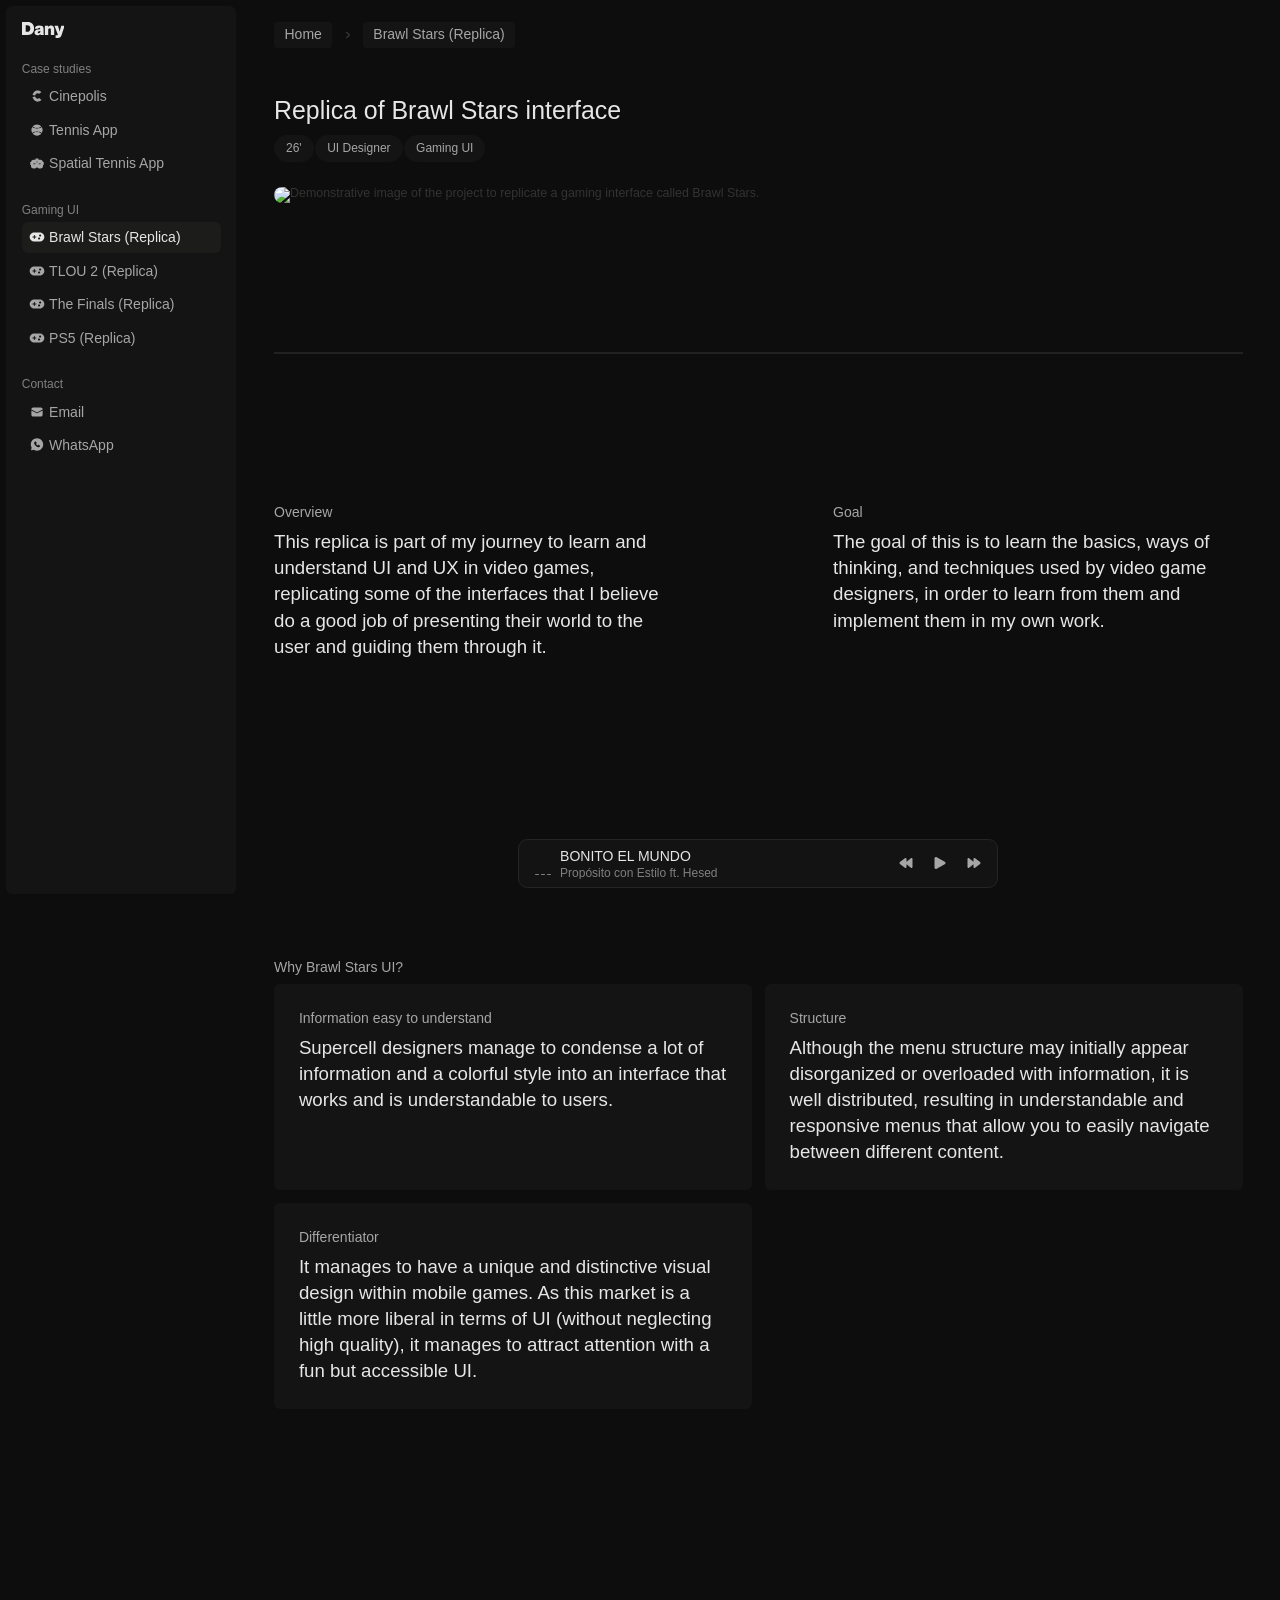
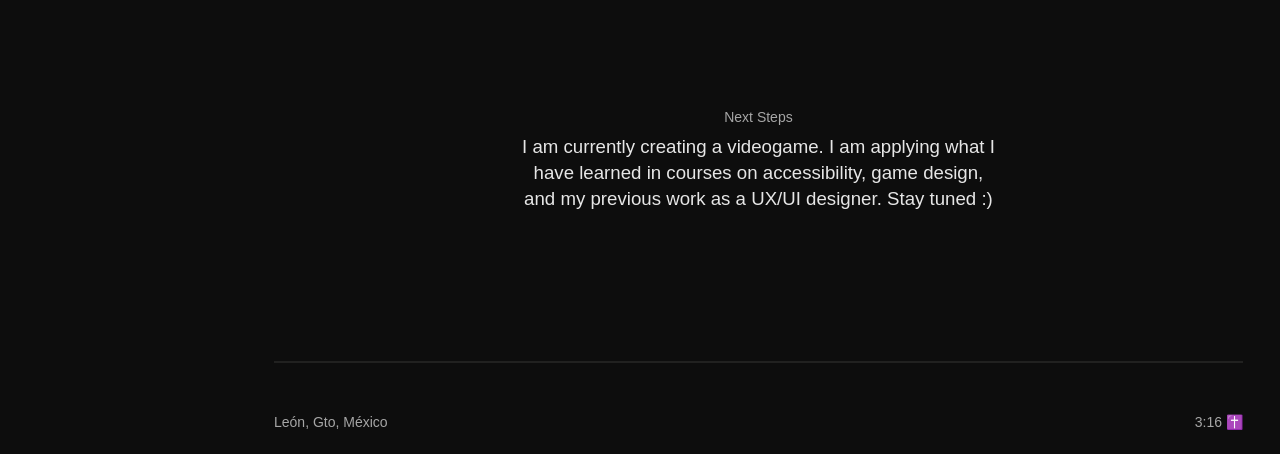
==== commit 606e5c59: "Update brawl-stars-replica.html" ====
--- a/brawl-stars-replica.html
+++ b/brawl-stars-replica.html
@@ -608,36 +608,12 @@
      * 2. REPRODUCTOR: PLAYLIST INFINITA Y AUTO-NEXT (OPTIMIZADO)
      */
     const playlist = [
-        { 
-            name: "I Think I Like It", 
-            artist: "Fake Blood", 
-            url: "https://res.cloudinary.com/dixoqghwt/video/upload/f_auto,q_auto/v1772742577/Fake_Blood_-_I_Think_I_Like_It_We_Are_Your_Friends_Soundtrack_ma87ba.mp3" 
-        },
-        { 
-            name: "Desire (Remix)", 
-            artist: "Years & Years - Gryffin", 
-            url: "https://res.cloudinary.com/dixoqghwt/video/upload/f_auto,q_auto/v1772743718/Years_Years_-_Desire_Gryffin_Remix_bu1c5i.mp3" 
-        },
-        { 
-            name: "Ça Plane Pour Moi", 
-            artist: "Plastic Bertrand", 
-            url: "https://res.cloudinary.com/dixoqghwt/video/upload/f_auto,q_auto/v1773167778/Plastic_Bertrand_-_%C3%87a_Plane_Pour_Moi_Sub_Espa%C3%B1ol_t1nnbt.mp3" 
-        },
-        { 
-            name: "Heads Will Roll (Remix)", 
-            artist: "Yeah Yeah Yeahs - A-Trak", 
-            url: "https://res.cloudinary.com/dixoqghwt/video/upload/f_auto,q_auto/v1773168038/Project_X_Movie_Music_Heads_Will_Roll_A-Trak_Remix_-_Yeah_Yeah_Yeahs_sw61j0.mp3" 
-        },
-        { 
-            name: "Sleepwalking", 
-            artist: "Chain Gang of 1974", 
-            url: "https://res.cloudinary.com/dixoqghwt/video/upload/f_auto,q_auto/v1773341468/Chain_Gang_of_1974_-_Sleepwalking_OFFICIAL_HQ_STREAM_vwmsew.mp3" 
-        },
-        { 
-            name: "The Set Up", 
-            artist: "Favored Nations", 
-            url: "https://res.cloudinary.com/dixoqghwt/video/upload/f_auto,q_auto/v1773341468/The_Set_Up_vwktta.mp3" 
-        }
+        { name: "BONITO EL MUNDO", artist: "Propósito con Estilo ft. Hesed", url: "https://res.cloudinary.com/dixoqghwt/video/upload/v1773963932/BONITO_EL_MUNDO_PROP%C3%93SITO_CON_ESTILO_FT_GRUPO_HESED_Official_Visualizer_corridos_lej4m9.mp3" },
+        { name: "Sonríele", artist: "Daddy Yankee", url: "https://res.cloudinary.com/dixoqghwt/video/upload/v1773963933/DY_-_Sonr%C3%ADele_LetraLyrics_puar0n.mp3" },
+        { name: "MORE THAN A FEELING", artist: "Forrest Frank", url: "https://res.cloudinary.com/dixoqghwt/video/upload/v1773963934/Forrest_Frank_-_MORE_THAN_A_FEELING_Official_Audio_hmjph8.mp3" },
+        { name: "Di Amén", artist: "Arcangel x Daddy Yankee", url: "https://res.cloudinary.com/dixoqghwt/video/upload/v1773963932/Arcangel_Daddy_Yankee_-_Di_Am%C3%A9n_Video_Lyrics_LA_8VA_MARAVILLA_qqapo8.mp3" },
+        { name: "La Vida Es Buena", artist: "Niko Eme x Mireyli Rosa", url: "https://res.cloudinary.com/dixoqghwt/video/upload/v1773963934/Niko_Eme_x_MireyliRosa_-_La_Vida_Es_Buena_Worship_Urbano_yqgw9b.mp3" },
+        { name: "ABCD", artist: "Daddy Yankee ft. Alex Zurdo", url: "https://res.cloudinary.com/dixoqghwt/video/upload/v1773963932/Daddy_Yankee_ABCD_Feat._Alex_Zurdo_Video_Oficial_vcs3uq.mp3" }
     ];
 
     let currentSongIndex = parseInt(localStorage.getItem('music_index')) || 0;
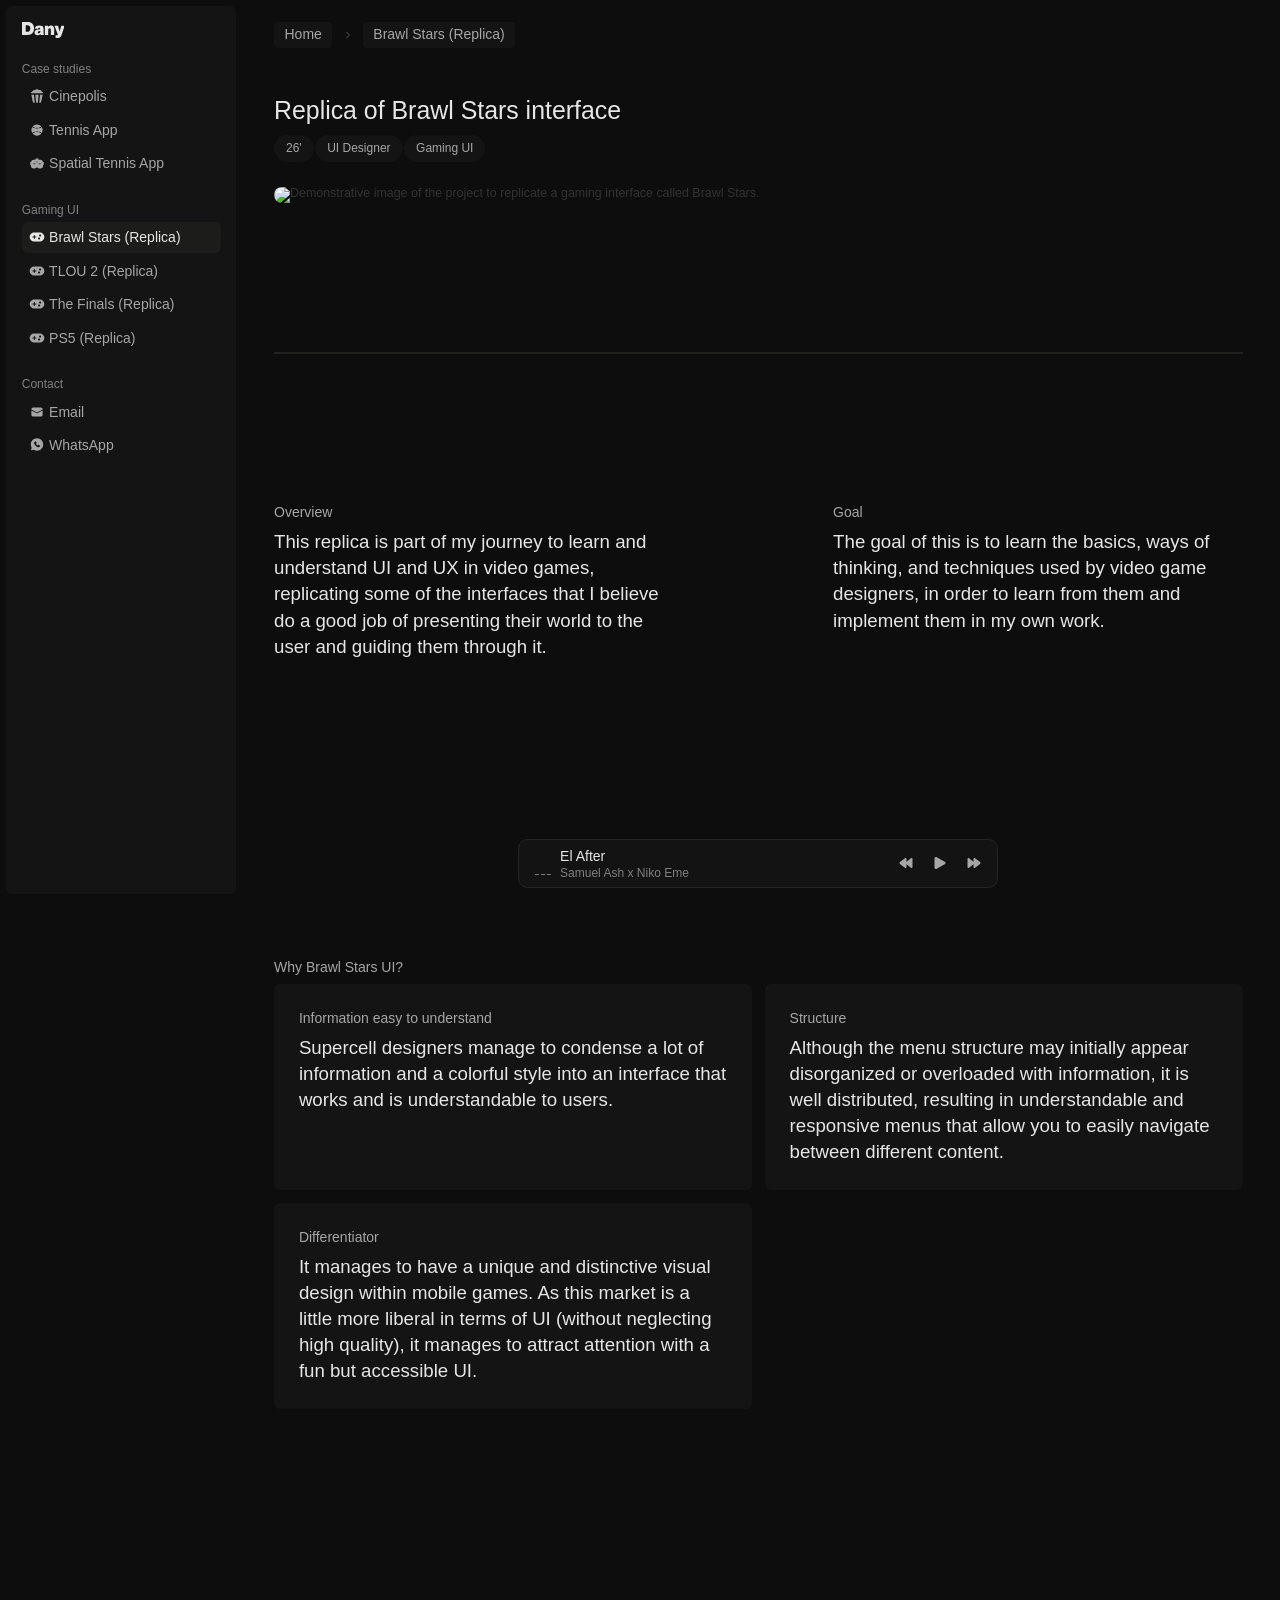
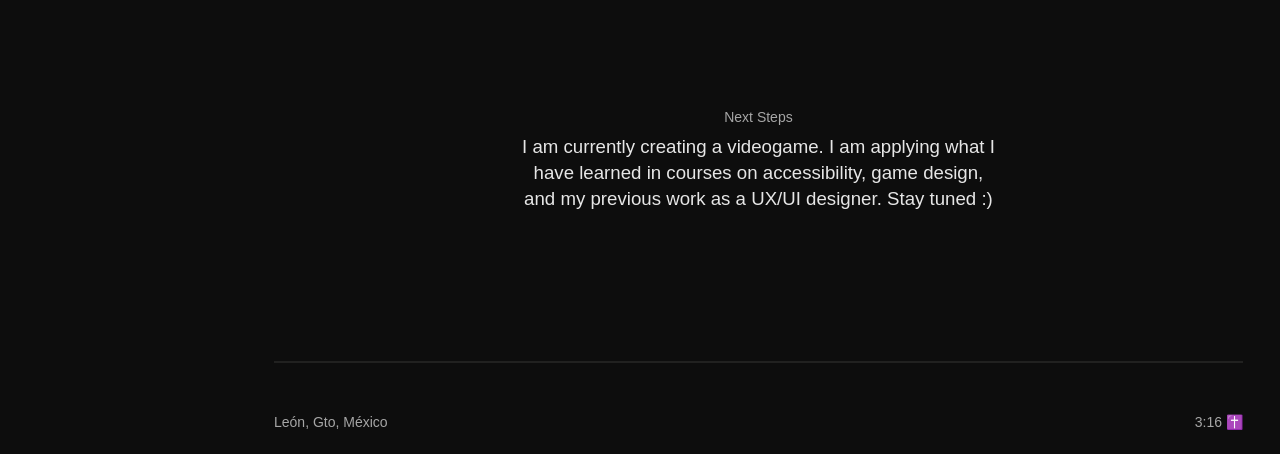
==== commit 9d5412ef: "Update brawl-stars-replica.html" ====
--- a/brawl-stars-replica.html
+++ b/brawl-stars-replica.html
@@ -236,7 +236,7 @@
                             xmlns="http://www.w3.org/2000/svg" width="100%" viewBox="0 0 16 16" fill="none"
                             class="svg-icon-s">
                             <path
-                                d="M6.43176 7.55355L4.0063 7.05195C4.00134 7.05091 3.99936 7.04779 4.00035 7.04259C4.20457 5.97461 4.67744 5.07368 5.41896 4.33982C7.28084 2.49697 10.1967 2.56762 11.9974 4.47486C12.0011 4.47884 12.0009 4.48252 11.9967 4.48593L10.0057 6.10989C10.0038 6.11144 10.0015 6.11229 9.99906 6.11232C9.99665 6.11235 9.99429 6.11154 9.99235 6.11003C8.64403 5.03619 6.7735 5.84944 6.44244 7.54603C6.44117 7.55228 6.43761 7.55478 6.43176 7.55355ZM9.24343 12.9594C6.75471 13.2944 4.47146 11.5211 4.00008 8.95196C3.99998 8.95143 3.99997 8.95088 4.00007 8.95035C4.00016 8.94982 4.00035 8.94932 4.00063 8.94887C4.00091 8.94842 4.00126 8.94804 4.00168 8.94774C4.0021 8.94744 4.00256 8.94724 4.00305 8.94714L6.43622 8.45164C6.44036 8.45079 6.44284 8.45249 6.44365 8.45675C6.76485 10.1563 8.65877 10.954 9.99316 9.88665C9.99472 9.88543 9.9966 9.88477 9.99853 9.88477C10.0005 9.88477 10.0023 9.88543 10.0038 9.88665L11.9968 11.5122C12.0007 11.5154 12.0009 11.5188 11.9975 11.5225C11.257 12.3101 10.2884 12.8187 9.24343 12.9594Z"
+                                d="M4.28013 13.274C4.36607 13.694 4.74665 14 5.18248 14H6.03571L5.29911 6.80009H2.96038L4.28627 13.274H4.28013ZM8.73047 14L9.46708 6.80009H6.53292L7.26953 14H8.73047ZM10.8175 14C11.2533 14 11.6339 13.694 11.7199 13.274L13.0458 6.80009H10.707L9.97042 14H10.8237H10.8175ZM12.1496 3.94413C11.9936 3.54899 11.719 3.20919 11.3619 2.96934C11.0047 2.72948 10.5817 2.60079 10.1484 2.60014C9.95201 2.60014 9.76172 2.62414 9.57757 2.67814C9.37705 2.46442 9.13327 2.29377 8.86169 2.17702C8.59012 2.06028 8.29668 2 8 2C7.70332 2 7.40988 2.06028 7.13831 2.17702C6.86673 2.29377 6.62295 2.46442 6.42243 2.67814C6.23214 2.62414 6.04185 2.60014 5.85156 2.60014C4.94922 2.60014 4.1635 3.14614 3.85045 3.94413C3.49543 4.07846 3.18331 4.30257 2.94603 4.59354C2.70874 4.88451 2.55482 5.23189 2.5 5.60011H13.5C13.4452 5.23189 13.2913 4.88451 13.054 4.59354C12.8167 4.30257 12.5046 4.07846 12.1496 3.94413Z"
                                 fill="currentColor"></path>
                         </svg>
                         <p class="btn-text">Cinepolis</p>
@@ -608,12 +608,11 @@
      * 2. REPRODUCTOR: PLAYLIST INFINITA Y AUTO-NEXT (OPTIMIZADO)
      */
     const playlist = [
-        { name: "BONITO EL MUNDO", artist: "Propósito con Estilo ft. Hesed", url: "https://res.cloudinary.com/dixoqghwt/video/upload/v1773963932/BONITO_EL_MUNDO_PROP%C3%93SITO_CON_ESTILO_FT_GRUPO_HESED_Official_Visualizer_corridos_lej4m9.mp3" },
-        { name: "Sonríele", artist: "Daddy Yankee", url: "https://res.cloudinary.com/dixoqghwt/video/upload/v1773963933/DY_-_Sonr%C3%ADele_LetraLyrics_puar0n.mp3" },
-        { name: "MORE THAN A FEELING", artist: "Forrest Frank", url: "https://res.cloudinary.com/dixoqghwt/video/upload/v1773963934/Forrest_Frank_-_MORE_THAN_A_FEELING_Official_Audio_hmjph8.mp3" },
-        { name: "Di Amén", artist: "Arcangel x Daddy Yankee", url: "https://res.cloudinary.com/dixoqghwt/video/upload/v1773963932/Arcangel_Daddy_Yankee_-_Di_Am%C3%A9n_Video_Lyrics_LA_8VA_MARAVILLA_qqapo8.mp3" },
-        { name: "La Vida Es Buena", artist: "Niko Eme x Mireyli Rosa", url: "https://res.cloudinary.com/dixoqghwt/video/upload/v1773963934/Niko_Eme_x_MireyliRosa_-_La_Vida_Es_Buena_Worship_Urbano_yqgw9b.mp3" },
-        { name: "ABCD", artist: "Daddy Yankee ft. Alex Zurdo", url: "https://res.cloudinary.com/dixoqghwt/video/upload/v1773963932/Daddy_Yankee_ABCD_Feat._Alex_Zurdo_Video_Oficial_vcs3uq.mp3" }
+        { name: "El After", artist: "Samuel Ash x Niko Eme", url: "https://res.cloudinary.com/dixoqghwt/video/upload/v1774304988/El_After_Letra_-_Samuel_Ash_x_Niko_Eme_x_Jay_Kalyl_Video_Oficial_Con_Letra_rztefl.mp3" },
+        { name: "Danza", artist: "KB x Niko Eme x Cardec Drums", url: "https://res.cloudinary.com/dixoqghwt/video/upload/v1774304988/KB_Niko_Eme_Cardec_Drums_-_Danza_Official_Music_Video_ijxyk0.mp3" },
+        { name: "La Vida Es Buena", artist: "Niko Eme x Mireyli Rosa", url: "https://res.cloudinary.com/dixoqghwt/video/upload/v1774304988/Niko_Eme_x_MireyliRosa_-_La_Vida_Es_Buena_Worship_Urbano_k2y0tm.mp3" },
+        { name: "Cuando El Pueblo Canta", artist: "Niko Eme x Love & Hope", url: "https://res.cloudinary.com/dixoqghwt/video/upload/v1774304988/Niko_Eme_Love_Hope_-_Cuando_El_Pueblo_Canta_i7eexz.mp3" },
+        { name: "Gozo", artist: "Niko Eme", url: "https://res.cloudinary.com/dixoqghwt/video/upload/v1774304988/Niko_Eme_-_Gozo_-_Video_Lyric_yythiz.mp3" }
     ];
 
     let currentSongIndex = parseInt(localStorage.getItem('music_index')) || 0;
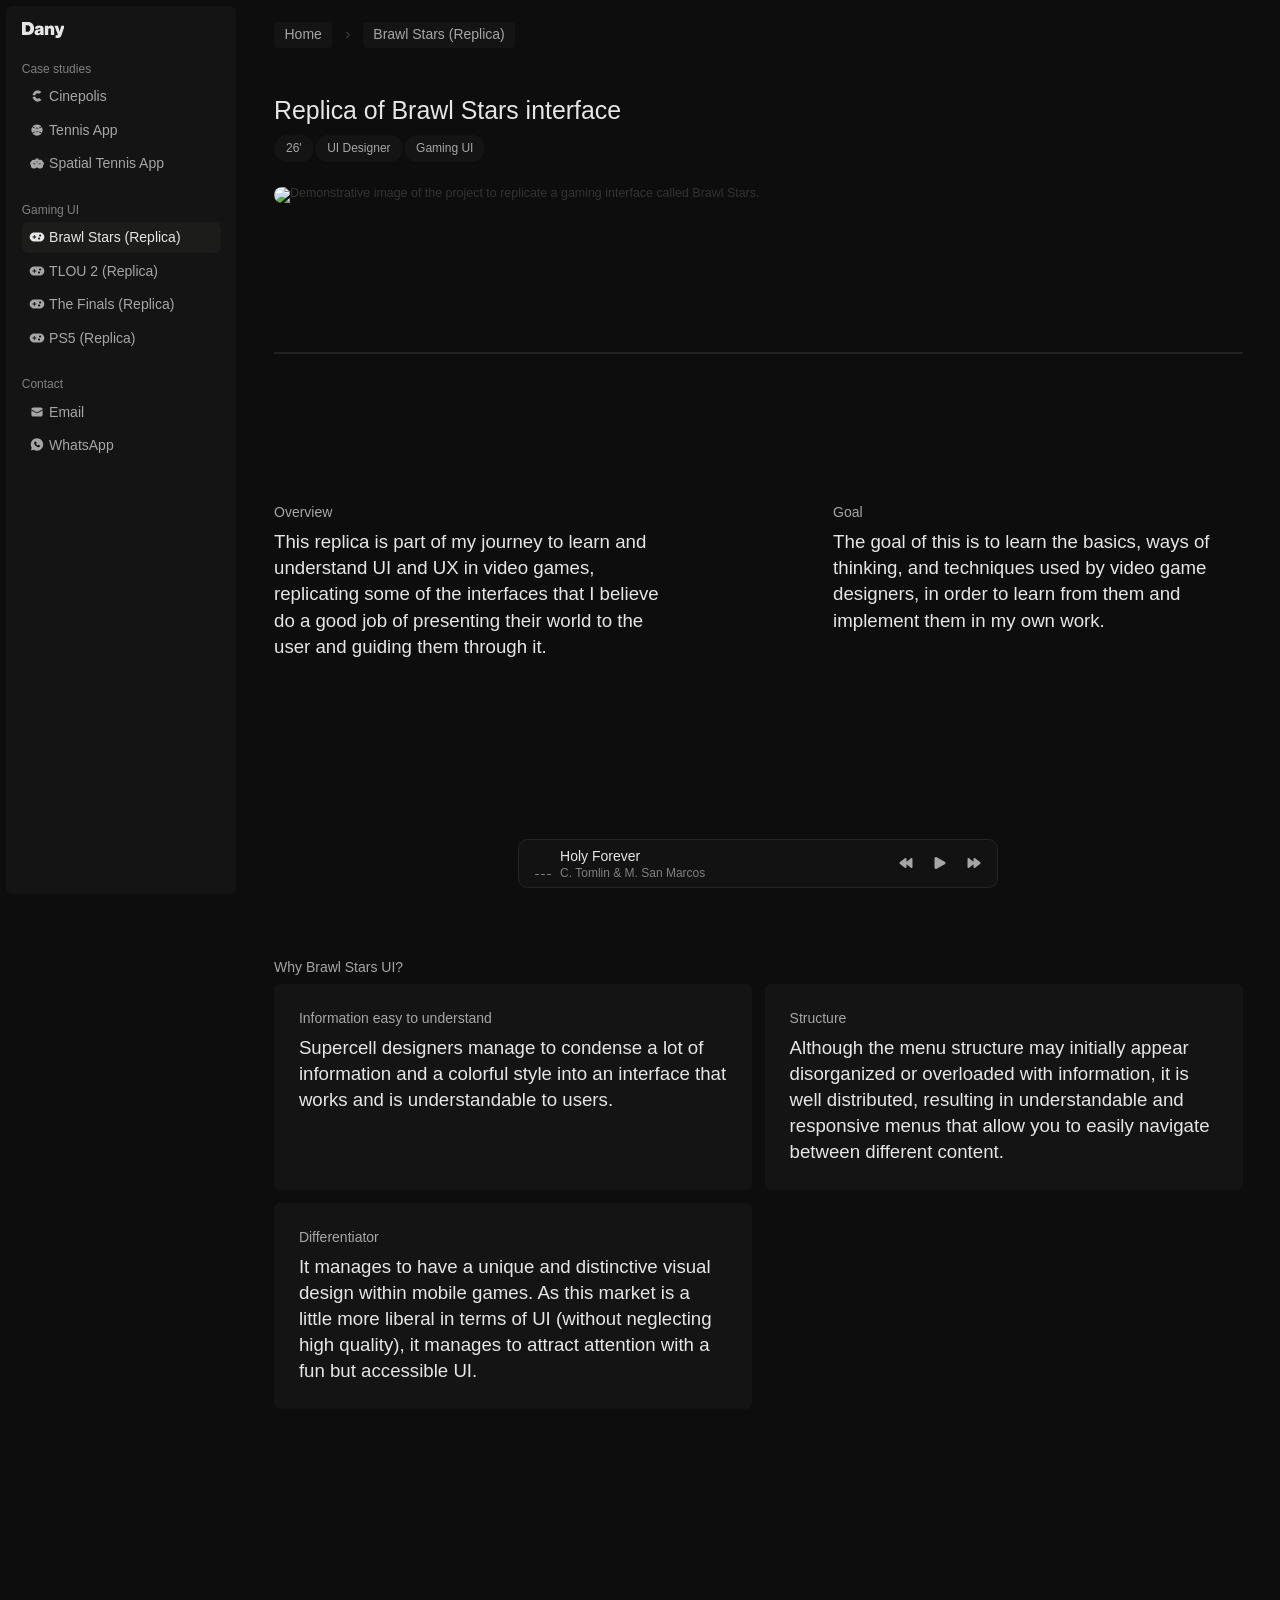
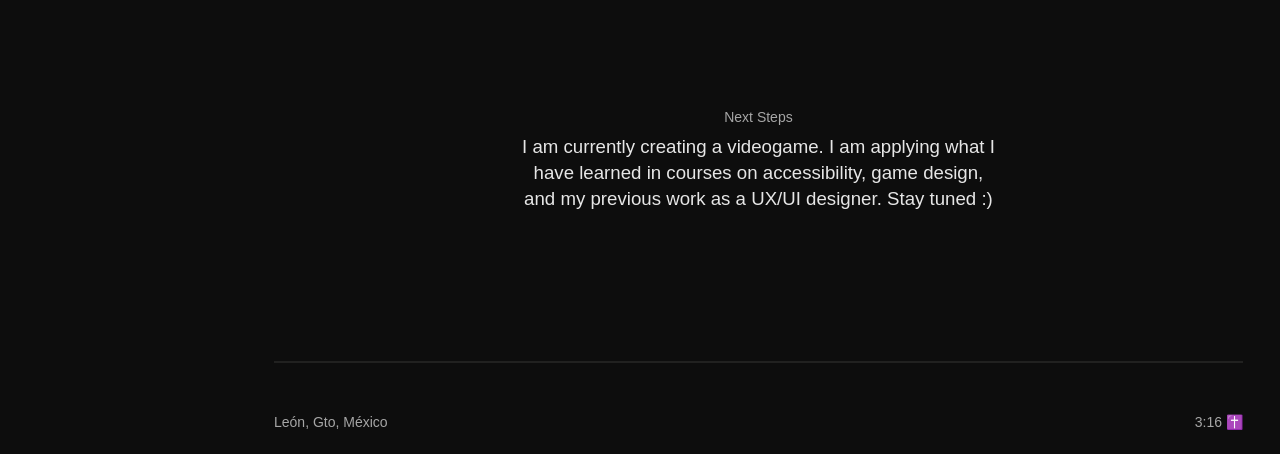
==== commit 53f627ae: "Add files via upload" ====
--- a/brawl-stars-replica.html
+++ b/brawl-stars-replica.html
@@ -236,7 +236,7 @@
                             xmlns="http://www.w3.org/2000/svg" width="100%" viewBox="0 0 16 16" fill="none"
                             class="svg-icon-s">
                             <path
-                                d="M4.28013 13.274C4.36607 13.694 4.74665 14 5.18248 14H6.03571L5.29911 6.80009H2.96038L4.28627 13.274H4.28013ZM8.73047 14L9.46708 6.80009H6.53292L7.26953 14H8.73047ZM10.8175 14C11.2533 14 11.6339 13.694 11.7199 13.274L13.0458 6.80009H10.707L9.97042 14H10.8237H10.8175ZM12.1496 3.94413C11.9936 3.54899 11.719 3.20919 11.3619 2.96934C11.0047 2.72948 10.5817 2.60079 10.1484 2.60014C9.95201 2.60014 9.76172 2.62414 9.57757 2.67814C9.37705 2.46442 9.13327 2.29377 8.86169 2.17702C8.59012 2.06028 8.29668 2 8 2C7.70332 2 7.40988 2.06028 7.13831 2.17702C6.86673 2.29377 6.62295 2.46442 6.42243 2.67814C6.23214 2.62414 6.04185 2.60014 5.85156 2.60014C4.94922 2.60014 4.1635 3.14614 3.85045 3.94413C3.49543 4.07846 3.18331 4.30257 2.94603 4.59354C2.70874 4.88451 2.55482 5.23189 2.5 5.60011H13.5C13.4452 5.23189 13.2913 4.88451 13.054 4.59354C12.8167 4.30257 12.5046 4.07846 12.1496 3.94413Z"
+                                d="M6.43176 7.55355L4.0063 7.05195C4.00134 7.05091 3.99936 7.04779 4.00035 7.04259C4.20457 5.97461 4.67744 5.07368 5.41896 4.33982C7.28084 2.49697 10.1967 2.56762 11.9974 4.47486C12.0011 4.47884 12.0009 4.48252 11.9967 4.48593L10.0057 6.10989C10.0038 6.11144 10.0015 6.11229 9.99906 6.11232C9.99665 6.11235 9.99429 6.11154 9.99235 6.11003C8.64403 5.03619 6.7735 5.84944 6.44244 7.54603C6.44117 7.55228 6.43761 7.55478 6.43176 7.55355ZM9.24343 12.9594C6.75471 13.2944 4.47146 11.5211 4.00008 8.95196C3.99998 8.95143 3.99997 8.95088 4.00007 8.95035C4.00016 8.94982 4.00035 8.94932 4.00063 8.94887C4.00091 8.94842 4.00126 8.94804 4.00168 8.94774C4.0021 8.94744 4.00256 8.94724 4.00305 8.94714L6.43622 8.45164C6.44036 8.45079 6.44284 8.45249 6.44365 8.45675C6.76485 10.1563 8.65877 10.954 9.99316 9.88665C9.99472 9.88543 9.9966 9.88477 9.99853 9.88477C10.0005 9.88477 10.0023 9.88543 10.0038 9.88665L11.9968 11.5122C12.0007 11.5154 12.0009 11.5188 11.9975 11.5225C11.257 12.3101 10.2884 12.8187 9.24343 12.9594Z"
                                 fill="currentColor"></path>
                         </svg>
                         <p class="btn-text">Cinepolis</p>
@@ -258,7 +258,7 @@
                     </a>
                 </div>
                 <div class="nav-links">
-                    <p class="t-caption">Gaming UI</p><a href="/brawl-stars-replica" class="nav-link active w-inline-block"><svg
+                    <p class="t-caption">Gaming UI</p><a href="#home" class="nav-link active w-inline-block"><svg
                             xmlns="http://www.w3.org/2000/svg" width="100%" viewBox="0 0 16 16" fill="none"
                             class="svg-icon-s">
                             <path
@@ -429,8 +429,7 @@
                     </svg></a></div>
         </div>
     </section>
-    
-   <script src="https://d3e54v103j8qbb.cloudfront.net/js/jquery-3.5.1.min.dc5e7f18c8.js?site=6993f9e4682d716bb49ed0ed"
+    <script src="https://d3e54v103j8qbb.cloudfront.net/js/jquery-3.5.1.min.dc5e7f18c8.js?site=6993f9e4682d716bb49ed0ed"
         type="text/javascript" integrity="sha256-9/aliU8dGd2tb6OSsuzixeV4y/faTqgFtohetphbbj0="
         crossorigin="anonymous"></script>
     <script src="script.js"
@@ -574,176 +573,129 @@
         });
     </script>
 
-
-<script src="https://cdnjs.cloudflare.com/ajax/libs/gsap/3.12.2/gsap.min.js"></script>
-<script>
-    /**
-     * 1. TRANSICIONES Y ANTI-FLASH
-     */
-    document.addEventListener("DOMContentLoaded", function () {
-        const container = document.querySelector('.container');
-        if (container) {
-            requestAnimationFrame(() => {
-                container.classList.add('transition-active');
+    <script src="https://cdnjs.cloudflare.com/ajax/libs/gsap/3.12.2/gsap.min.js"></script>
+    <script>
+        /**
+         * 1. TRANSICIONES Y ANTI-FLASH
+         */
+        document.addEventListener("DOMContentLoaded", function () {
+            const container = document.querySelector('.container');
+            if (container) {
+                // Eliminamos el delay excesivo para que el contenido aparezca en cuanto el DOM esté listo
+                requestAnimationFrame(() => {
+                    container.classList.add('transition-active');
+                });
+            }
+
+            document.addEventListener('click', function (e) {
+                const target = e.target.closest('a');
+                if (!target) return;
+                const href = target.getAttribute('href');
+                const isInternal = href && (href.startsWith('/') || href.includes(window.location.hostname)) && !href.includes('#') && target.target !== '_blank';
+
+                if (isInternal && container) {
+                    e.preventDefault();
+                    container.style.pointerEvents = 'none';
+                    container.classList.remove('transition-active');
+                    container.classList.add('fade-out');
+                    setTimeout(() => { window.location.href = target.href; }, 500); // Reducido a 500ms para mayor agilidad
+                }
             });
-        }
-
-        document.addEventListener('click', function (e) {
-            const target = e.target.closest('a');
-            if (!target) return;
-            const href = target.getAttribute('href');
-            const isInternal = href && (href.startsWith('/') || href.includes(window.location.hostname)) && !href.includes('#') && target.target !== '_blank';
-
-            if (isInternal && container) {
-                e.preventDefault();
-                container.style.pointerEvents = 'none';
-                container.classList.remove('transition-active');
-                container.classList.add('fade-out');
-                setTimeout(() => { window.location.href = target.href; }, 500);
-            }
-        });
-    });
-
-    /**
-     * 2. REPRODUCTOR: PLAYLIST INFINITA Y AUTO-NEXT (OPTIMIZADO)
-     */
-    const playlist = [
-        { name: "El After", artist: "Samuel Ash x Niko Eme", url: "https://res.cloudinary.com/dixoqghwt/video/upload/v1774304988/El_After_Letra_-_Samuel_Ash_x_Niko_Eme_x_Jay_Kalyl_Video_Oficial_Con_Letra_rztefl.mp3" },
-        { name: "Danza", artist: "KB x Niko Eme x Cardec Drums", url: "https://res.cloudinary.com/dixoqghwt/video/upload/v1774304988/KB_Niko_Eme_Cardec_Drums_-_Danza_Official_Music_Video_ijxyk0.mp3" },
-        { name: "La Vida Es Buena", artist: "Niko Eme x Mireyli Rosa", url: "https://res.cloudinary.com/dixoqghwt/video/upload/v1774304988/Niko_Eme_x_MireyliRosa_-_La_Vida_Es_Buena_Worship_Urbano_k2y0tm.mp3" },
-        { name: "Cuando El Pueblo Canta", artist: "Niko Eme x Love & Hope", url: "https://res.cloudinary.com/dixoqghwt/video/upload/v1774304988/Niko_Eme_Love_Hope_-_Cuando_El_Pueblo_Canta_i7eexz.mp3" },
-        { name: "Gozo", artist: "Niko Eme", url: "https://res.cloudinary.com/dixoqghwt/video/upload/v1774304988/Niko_Eme_-_Gozo_-_Video_Lyric_yythiz.mp3" }
-    ];
-
-    let currentSongIndex = parseInt(localStorage.getItem('music_index')) || 0;
-    let savedTime = parseFloat(localStorage.getItem('music_time')) || 0;
-
-    // Inicialización con Preload
-    const audio = new Audio();
-    audio.preload = "auto"; 
-    audio.src = playlist[currentSongIndex].url;
-    audio.currentTime = savedTime;
-
-    const musicComponent = document.querySelector('.music-component');
-    const graphicContainer = document.querySelector('.music-graphic');
-
-    if (graphicContainer) {
-        graphicContainer.innerHTML = '<span class="eq-bar"></span><span class="eq-bar"></span><span class="eq-bar"></span>';
-    }
-
-    function updateVisuals() {
-        const active = !audio.paused;
-        if (musicComponent) musicComponent.classList.toggle('is-playing', active);
-        if (graphicContainer) graphicContainer.classList.toggle('is-playing', active);
-    }
-
-    function updateMetadata() {
-        const songNameEl = document.querySelector('.song-name');
-        const artistNameEl = document.querySelector('.artist-name');
-        
-        if (songNameEl && artistNameEl) {
-            // Animación: El texto actual sube y desaparece
-            gsap.to([songNameEl, artistNameEl], {
-                y: -15,
-                opacity: 0,
-                duration: 0.3,
-                ease: "power2.in",
-                onComplete: () => {
-                    // Cambiamos los textos
-                    songNameEl.innerText = playlist[currentSongIndex].name;
-                    artistNameEl.innerText = playlist[currentSongIndex].artist;
-
-                    // Animación: El nuevo texto aparece desde abajo y sube a su posición
-                    gsap.fromTo([songNameEl, artistNameEl], 
-                        { y: 15, opacity: 0 }, 
-                        { y: 0, opacity: 1, duration: 0.4, ease: "power2.out" }
-                    );
-                }
-            });
-        }
-    }
-
-    // MEJORA: playSelectedSong con carga forzada (load)
-    function playSelectedSong() {
-        audio.pause();
-        audio.src = playlist[currentSongIndex].url;
-        audio.load(); // Despierta la descarga del servidor inmediatamente
-        updateMetadata();
-        
-        audio.play()
-            .then(() => updateVisuals())
-            .catch(e => console.log("Carga en curso o interacción requerida"));
-    }
-
-    function nextSong() {
-        currentSongIndex = (currentSongIndex + 1) % playlist.length;
-        playSelectedSong();
-    }
-
-    function prevSong() {
-        currentSongIndex = (currentSongIndex - 1 + playlist.length) % playlist.length;
-        playSelectedSong();
-    }
-
-    audio.addEventListener('ended', nextSong);
-
-    // Controles con manejo de Promesas
-    document.querySelector('.play-pause')?.addEventListener('click', (e) => {
-        e.preventDefault();
-        if (!audio.paused) {
+        });
+
+        /**
+         * 2. REPRODUCTOR: PLAYLIST INFINITA Y AUTO-NEXT
+         */
+        const playlist = [
+            { name: "Holy Forever", artist: "C. Tomlin & M. San Marcos", url: "https://raw.githubusercontent.com/uxdanydesign/songs/main/Chris%20Tomlin%20-%20Holy%20Forever%20(Español)%20%26%20Miel%20San%20Marcos%20(1).mp3" },
+            { name: "Tumbas A Jadrines", artist: "B. Lake & E. Aguilar", url: "https://raw.githubusercontent.com/uxdanydesign/songs/main/Tumbas%20A%20Jardines%20(ft.%20Brandon%20Lake%20%26%20Edgar%20Aguilar)%20%20Maverick%20City%20Música.mp3" },
+            { name: "Que Ruja El Leon", artist: "Marco Barrientos", url: "https://raw.githubusercontent.com/uxdanydesign/songs/main/Marco%20Barrientos%20-%20Que%20Ruja%20El%20León%20ft.%20Enoc%20Parra%20(Video%20Oficial).mp3" }
+        ];
+
+        let currentSongIndex = parseInt(localStorage.getItem('music_index')) || 0;
+        let savedTime = parseFloat(localStorage.getItem('music_time')) || 0;
+        const audio = new Audio(playlist[currentSongIndex].url);
+        audio.currentTime = savedTime;
+        audio.preload = "auto";
+
+        const musicComponent = document.querySelector('.music-component');
+        const graphicContainer = document.querySelector('.music-graphic');
+
+        if (graphicContainer) {
+            graphicContainer.innerHTML = '<span class="eq-bar"></span><span class="eq-bar"></span><span class="eq-bar"></span>';
+        }
+
+        function updateVisuals() {
+            const active = !audio.paused;
+            if (musicComponent) musicComponent.classList.toggle('is-playing', active);
+            if (graphicContainer) graphicContainer.classList.toggle('is-playing', active);
+        }
+
+        function updateMetadata(withFade = false) {
+            const songNameEl = document.querySelector('.song-name');
+            const artistNameEl = document.querySelector('.artist-name');
+            if (songNameEl) songNameEl.innerText = playlist[currentSongIndex].name;
+            if (artistNameEl) artistNameEl.innerText = playlist[currentSongIndex].artist;
+        }
+
+        // Función para cambiar de canción (Bucle Infinito)
+        function nextSong() {
+            currentSongIndex = (currentSongIndex + 1) % playlist.length;
+            playSelectedSong();
+        }
+
+        function prevSong() {
+            currentSongIndex = (currentSongIndex - 1 + playlist.length) % playlist.length;
+            playSelectedSong();
+        }
+
+        function playSelectedSong() {
             audio.pause();
-        } else {
-            audio.play().then(updateVisuals).catch(() => updateVisuals());
-        }
-    });
-
-    document.querySelector('.next-song')?.addEventListener('click', nextSong);
-    document.querySelector('.previous-song')?.addEventListener('click', prevSong);
-
-    audio.addEventListener('play', updateVisuals);
-    audio.addEventListener('pause', updateVisuals);
-
-    // Persistencia balanceada
-    setInterval(() => {
-        if (!audio.paused) {
+            audio.src = playlist[currentSongIndex].url;
+            audio.load();
+            updateMetadata(true);
+            audio.play().then(() => updateVisuals()).catch(() => updateVisuals());
+        }
+
+        // Evento: Cuando termina la canción, salta a la siguiente automáticamente
+        audio.addEventListener('ended', () => {
+            nextSong();
+        });
+
+        // Controles
+        document.querySelector('.play-pause')?.addEventListener('click', (e) => {
+            e.preventDefault();
+            if (!audio.paused) audio.pause(); else audio.play();
+            updateVisuals();
+        });
+        document.querySelector('.next-song')?.addEventListener('click', nextSong);
+        document.querySelector('.previous-song')?.addEventListener('click', prevSong);
+
+        audio.addEventListener('play', updateVisuals);
+        audio.addEventListener('pause', updateVisuals);
+
+        // Persistencia
+        setInterval(() => {
             localStorage.setItem('music_time', audio.currentTime);
-            localStorage.setItem('music_playing', 'true');
-        } else {
-            localStorage.setItem('music_playing', 'false');
-        }
-        localStorage.setItem('music_index', currentSongIndex);
-    }, 800);
-
-    // MEJORA: Recuperación agresiva tras navegación
-    function syncAndResume() {
-        const wasPlaying = localStorage.getItem('music_playing') === 'true';
-        
-        // Para el primer renderizado, ponemos los textos sin animación para evitar saltos
-        const songNameEl = document.querySelector('.song-name');
-        const artistNameEl = document.querySelector('.artist-name');
-        if (songNameEl) songNameEl.innerText = playlist[currentSongIndex].name;
-        if (artistNameEl) artistNameEl.innerText = playlist[currentSongIndex].artist;
-        
-        if (wasPlaying && audio.paused) {
-            audio.play().then(updateVisuals).catch(() => {
-                const resume = () => { 
-                    if (audio.paused) audio.play().then(updateVisuals); 
-                    window.removeEventListener('click', resume); 
-                    window.removeEventListener('touchstart', resume);
-                };
-                window.addEventListener('click', resume);
-                window.addEventListener('touchstart', resume);
-            });
-        }
-        updateVisuals();
-    }
-
-    window.addEventListener('load', syncAndResume);
-    window.addEventListener('pageshow', (e) => { if (e.persisted) syncAndResume(); });
-</script>
-
-
-    
+            localStorage.setItem('music_index', currentSongIndex);
+            localStorage.setItem('music_playing', !audio.paused);
+        }, 500);
+
+        function syncAndResume() {
+            const wasPlaying = localStorage.getItem('music_playing') === 'true';
+            updateMetadata();
+            if (wasPlaying && audio.paused) {
+                audio.play().then(updateVisuals).catch(() => {
+                    const resume = () => { audio.play(); window.removeEventListener('click', resume); };
+                    window.addEventListener('click', resume);
+                });
+            }
+            updateVisuals();
+        }
+
+        window.addEventListener('load', syncAndResume);
+        window.addEventListener('pageshow', (e) => { if (e.persisted) syncAndResume(); });
+    </script>
     <script src="https://unpkg.com/lenis@1.1.2/dist/lenis.min.js"></script>
     <script>
         // 1. Inicialización de Lenis
@@ -761,6 +713,7 @@
         requestAnimationFrame(raf);
 
         // 2. SOLUCIÓN AL BLOQUEO: Forzar recálculo cuando carguen las imágenes
+        // Esto es vital para páginas largas con muchas imágenes
         window.addEventListener('load', () => {
             lenis.resize();
         });
@@ -794,6 +747,7 @@
         /* CSS CRÍTICO para Lenis en Webflow */
         html {
             height: auto !important;
+            /* Permite que Lenis calcule la altura real */
         }
 
         body.no-scroll {
@@ -801,7 +755,6 @@
             height: 100vh !important;
         }
     </style>
-    
 </body>
 
-</html>
+</html>
--- a/styles.css
+++ b/styles.css
@@ -219,12 +219,6 @@
 
 html.w-mod-touch * {
   background-attachment: scroll !important;
-}
-
-.w-webflow-badge {
-  display: none !important;
-  visibility: hidden !important;
-  opacity: 0 !important;
 }
 
 .w-block {
@@ -281,6 +275,7 @@
 .w-optimization {
   display: contents;
 }
+
 
 
 h1, h2, h3, h4, h5, h6 {
@@ -2256,6 +2251,10 @@
   inset: 1.25em auto auto 1.25em;
 }
 
+.tag.hidden {
+  display: none;
+}
+
 .case-study-tag-container {
   grid-column-gap: .125em;
   grid-row-gap: .125em;
@@ -2749,7 +2748,7 @@
   grid-row-gap: .75em;
   -webkit-backdrop-filter: blur(12px);
   backdrop-filter: blur(12px);
-  background-color: #141414e6;
+  background-color: #141414bf;
   border: .0625em solid #252525;
   border-radius: .75em;
   justify-content: center;
@@ -2885,6 +2884,12 @@
 
 .music-graphic {
   height: max(1.5em, 24px);
+}
+
+.background-video {
+  border-radius: .75em;
+  width: 100%;
+  height: 60em;
 }
 
 @media screen and (max-width: 991px) {
@@ -2998,6 +3003,10 @@
     max-width: none;
     inset: auto 2em 2em;
   }
+
+  .background-video {
+    height: 32em;
+  }
 }
 
 @media screen and (max-width: 767px) {
@@ -3122,6 +3131,10 @@
     bottom: 2em;
     left: 1.25em;
     right: 1.25em;
+  }
+
+  .background-video {
+    height: 15em;
   }
 }
 
@@ -3156,9 +3169,13 @@
   .music-component {
     min-width: auto;
   }
-}
-
-#w-node-_15b7f673-f0eb-5083-156c-ac834dcf1b87-b49ed11e, #w-node-_3ae5cb57-fd90-54bd-3cda-935c5fc1228a-b49ed11e, #w-node-_13ec2b68-bf1a-85ee-d566-036dfbae74b8-b49ed11e, #w-node-_7acb0c01-ad07-ad67-82e8-5125590b954f-b49ed11e, #w-node-a50a2e76-26e1-8028-d96b-825c219ffcaf-b49ed11e, #w-node-_447b0c16-34d3-b691-f0f5-e153e869bf4c-b49ed11e {
+
+  .background-video {
+    height: 14em;
+  }
+}
+
+#w-node-_15b7f673-f0eb-5083-156c-ac834dcf1b87-b49ed11e, #w-node-_3ae5cb57-fd90-54bd-3cda-935c5fc1228a-b49ed11e, #w-node-_0abe9ca5-2e16-e66d-c998-0fb118cbd97b-b49ed11e, #w-node-_2eb0e1d4-890f-e297-9699-f304cb5feb1e-b49ed11e, #w-node-_13ec2b68-bf1a-85ee-d566-036dfbae74b8-b49ed11e, #w-node-_7acb0c01-ad07-ad67-82e8-5125590b954f-b49ed11e, #w-node-a50a2e76-26e1-8028-d96b-825c219ffcaf-b49ed11e, #w-node-_447b0c16-34d3-b691-f0f5-e153e869bf4c-b49ed11e {
   grid-area: span 1 / span 1 / span 1 / span 1;
 }
 
@@ -3166,8 +3183,12 @@
   grid-area: span 1 / span 2 / span 1 / span 2;
 }
 
-#w-node-_5b73b3cd-3a7d-de46-d2e3-0d4ec21624cb-e792e01f, #w-node-_3dac4b03-5470-1559-0894-f2a1fe624add-e792e01f, #w-node-_5d72184d-56b1-ee9b-d97d-60240351cbdb-e792e01f, #w-node-ea7a9408-8283-dc56-978e-538e60178a4f-e792e01f {
+#w-node-_5b73b3cd-3a7d-de46-d2e3-0d4ec21624cb-e792e01f, #w-node-_3dac4b03-5470-1559-0894-f2a1fe624add-e792e01f, #w-node-_5d72184d-56b1-ee9b-d97d-60240351cbdb-e792e01f, #w-node-ea7a9408-8283-dc56-978e-538e60178a4f-e792e01f, #w-node-e445012d-a359-3c2e-c4bb-7f94d5154b67-7dc95623, #w-node-e445012d-a359-3c2e-c4bb-7f94d5154b68-7dc95623, #w-node-e445012d-a359-3c2e-c4bb-7f94d5154b69-7dc95623, #w-node-e445012d-a359-3c2e-c4bb-7f94d5154b6a-7dc95623 {
   grid-area: span 1 / span 1 / span 1 / span 1;
+}
+
+#w-node-_5b89eccd-3d88-16a7-1809-932999db6ba6-ba935c05, #w-node-c0556d05-8820-242c-6040-cbb1b497def7-ba935c05, #w-node-_74e11fe0-eee0-0066-3517-08c5dd49aa15-ba935c05 {
+  grid-area: span 1 / span 2 / span 1 / span 2;
 }
 
 @media screen and (max-width: 991px) {
@@ -3193,8 +3214,15 @@
     grid-area: span 1 / span 2 / span 1 / span 2;
   }
 
-  #w-node-_7a12016c-78e1-0146-4b32-edc8fed27ac8-cf43895d, #w-node-_7a12016c-78e1-0146-4b32-edc8fed27ac9-cf43895d {
+  #w-node-_7a12016c-78e1-0146-4b32-edc8fed27ac8-cf43895d, #w-node-_7a12016c-78e1-0146-4b32-edc8fed27ac9-cf43895d, #w-node-e445012d-a359-3c2e-c4bb-7f94d5154b65-7dc95623, #w-node-e445012d-a359-3c2e-c4bb-7f94d5154b66-7dc95623, #w-node-e445012d-a359-3c2e-c4bb-7f94d5154b67-7dc95623, #w-node-e445012d-a359-3c2e-c4bb-7f94d5154b68-7dc95623 {
     grid-area: span 2 / span 2 / span 2 / span 2;
   }
-}
-
+
+  #w-node-e445012d-a359-3c2e-c4bb-7f94d5154b69-7dc95623, #w-node-e445012d-a359-3c2e-c4bb-7f94d5154b6a-7dc95623 {
+    grid-area: span 1 / span 2 / span 1 / span 2;
+  }
+
+  #w-node-_5b89eccd-3d88-16a7-1809-932999db6ba4-ba935c05, #w-node-_7d2123b6-c95d-549b-ee13-a8f061cfb4fd-ba935c05, #w-node-fb5b01c2-c381-12d8-75d0-ff646a020c80-ba935c05, #w-node-_5b89eccd-3d88-16a7-1809-932999db6ba5-ba935c05 {
+    grid-area: span 2 / span 2 / span 2 / span 2;
+  }
+}
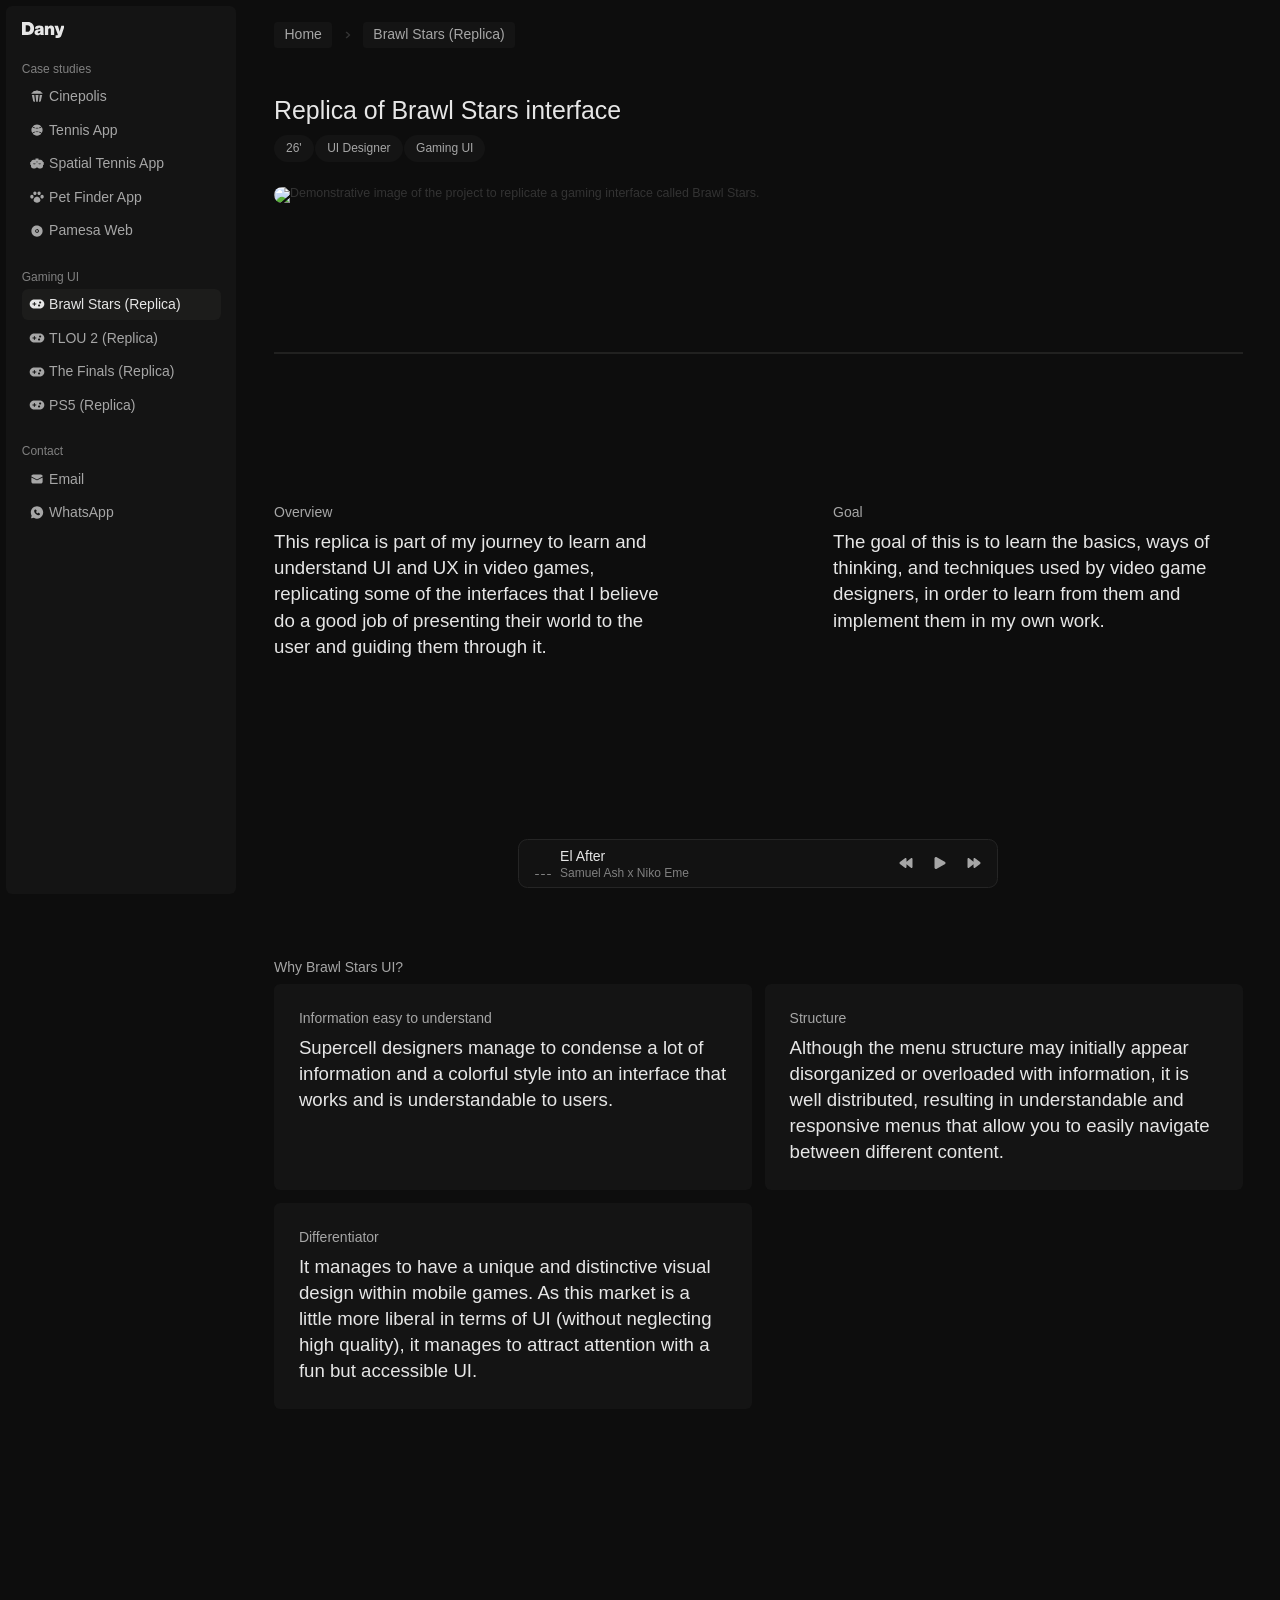
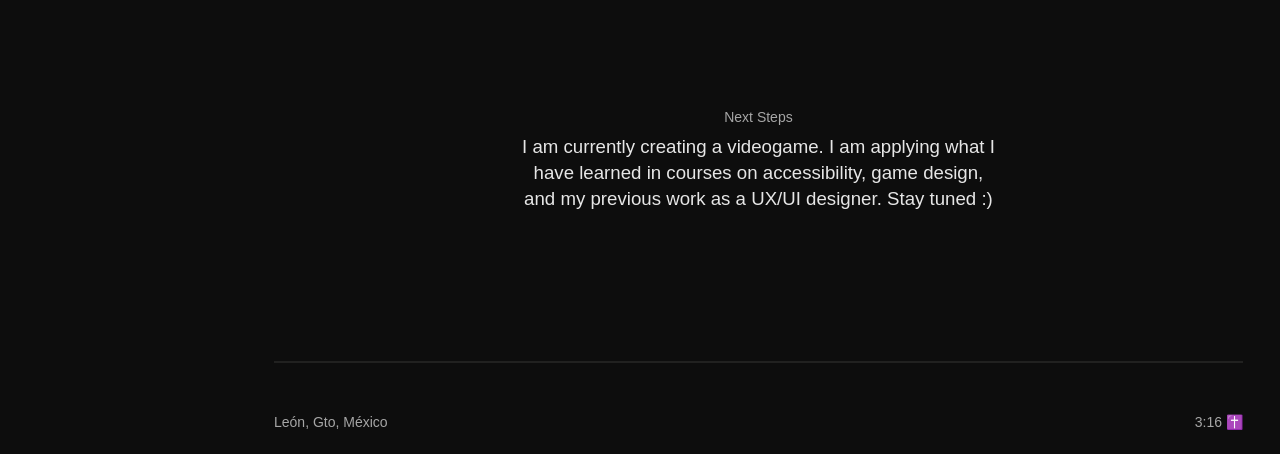
==== commit 6569eb05: "Update brawl-stars-replica.html" ====
--- a/brawl-stars-replica.html
+++ b/brawl-stars-replica.html
@@ -1,7 +1,7 @@
 <!DOCTYPE html>
-<!-- This site was created in Webflow. https://webflow.com --><!-- Last Published: Tue Mar 03 2026 00:50:30 GMT+0000 (Coordinated Universal Time) -->
+<!-- This site was created in Webflow. https://webflow.com --><!-- Last Published: Mon Mar 30 2026 04:26:12 GMT+0000 (Coordinated Universal Time) -->
 <html data-wf-domain="portfolio-952a9b.webflow.io" data-wf-page="69a22b9f4bc5bd0f302a6bd5"
-    data-wf-site="6993f9e4682d716bb49ed0ed">
+    data-wf-site="6993f9e4682d716bb49ed0ed" data-wf-status="1">
 
 <head>
     <meta charset="utf-8" />
@@ -236,7 +236,7 @@
                             xmlns="http://www.w3.org/2000/svg" width="100%" viewBox="0 0 16 16" fill="none"
                             class="svg-icon-s">
                             <path
-                                d="M6.43176 7.55355L4.0063 7.05195C4.00134 7.05091 3.99936 7.04779 4.00035 7.04259C4.20457 5.97461 4.67744 5.07368 5.41896 4.33982C7.28084 2.49697 10.1967 2.56762 11.9974 4.47486C12.0011 4.47884 12.0009 4.48252 11.9967 4.48593L10.0057 6.10989C10.0038 6.11144 10.0015 6.11229 9.99906 6.11232C9.99665 6.11235 9.99429 6.11154 9.99235 6.11003C8.64403 5.03619 6.7735 5.84944 6.44244 7.54603C6.44117 7.55228 6.43761 7.55478 6.43176 7.55355ZM9.24343 12.9594C6.75471 13.2944 4.47146 11.5211 4.00008 8.95196C3.99998 8.95143 3.99997 8.95088 4.00007 8.95035C4.00016 8.94982 4.00035 8.94932 4.00063 8.94887C4.00091 8.94842 4.00126 8.94804 4.00168 8.94774C4.0021 8.94744 4.00256 8.94724 4.00305 8.94714L6.43622 8.45164C6.44036 8.45079 6.44284 8.45249 6.44365 8.45675C6.76485 10.1563 8.65877 10.954 9.99316 9.88665C9.99472 9.88543 9.9966 9.88477 9.99853 9.88477C10.0005 9.88477 10.0023 9.88543 10.0038 9.88665L11.9968 11.5122C12.0007 11.5154 12.0009 11.5188 11.9975 11.5225C11.257 12.3101 10.2884 12.8187 9.24343 12.9594Z"
+                                d="M4.6183 12.395C4.69643 12.745 5.04241 13 5.43862 13H6.21429L5.54464 7.00007H3.41853L4.62388 12.395H4.6183ZM8.66406 13L9.33371 7.00007H6.6663L7.33594 13H8.66406ZM10.5614 13C10.9576 13 11.3036 12.745 11.3817 12.395L12.5871 7.00007H10.4609L9.7913 13H10.567H10.5614ZM11.7723 4.6201C11.6305 4.29082 11.3809 4.00766 11.0562 3.80778C10.7316 3.6079 10.347 3.50066 9.95313 3.50012C9.77455 3.50012 9.60156 3.52012 9.43415 3.56512C9.25187 3.38701 9.03025 3.2448 8.78336 3.14752C8.53647 3.05024 8.26971 3 8 3C7.73029 3 7.46353 3.05024 7.21664 3.14752C6.96976 3.2448 6.74814 3.38701 6.56585 3.56512C6.39286 3.52012 6.21987 3.50012 6.04688 3.50012C5.22656 3.50012 4.51228 3.95511 4.22768 4.6201C3.90494 4.73205 3.62119 4.91881 3.40548 5.16129C3.18977 5.40376 3.04983 5.69324 3 6.00009H13C12.9502 5.69324 12.8102 5.40376 12.5945 5.16129C12.3788 4.91881 12.0951 4.73205 11.7723 4.6201Z"
                                 fill="currentColor"></path>
                         </svg>
                         <p class="btn-text">Cinepolis</p>
@@ -255,12 +255,27 @@
                                 fill="currentColor"></path>
                         </svg>
                         <p class="btn-text">Spatial Tennis App</p>
+                    </a><a href="/pet-finder-app" class="nav-link w-inline-block"><svg
+                            xmlns="http://www.w3.org/2000/svg" width="100%" viewBox="0 0 16 16" fill="none"
+                            class="svg-icon-s">
+                            <path fill-rule="evenodd" clip-rule="evenodd"
+                                d="M6.15199 3C5.71033 3 5.34198 3.22312 5.09969 3.52485C4.84801 3.84967 4.71467 4.24294 4.71971 4.64554C4.71971 5.06812 4.8565 5.46535 5.09969 5.76707C5.34198 6.0688 5.71033 6.29107 6.15199 6.29107C6.59276 6.29107 6.96111 6.0688 7.20429 5.76707C7.45615 5.44202 7.5895 5.04843 7.58426 4.64554C7.58426 4.2238 7.44658 3.82573 7.20429 3.52485C6.96111 3.22312 6.59276 3 6.15199 3ZM9.84801 3C9.40724 3 9.03889 3.22312 8.79571 3.52485C8.54403 3.84967 8.4107 4.24294 8.41574 4.64554C8.41574 5.06812 8.55342 5.46535 8.79571 5.76707C9.03889 6.0688 9.40724 6.29107 9.84801 6.29107C10.2897 6.29107 10.658 6.0688 10.9012 5.76707C11.1444 5.46535 11.2812 5.06812 11.2812 4.64554C11.2812 4.2238 11.1435 3.82573 10.9012 3.52485C10.658 3.22312 10.2897 3 9.84801 3ZM12.5177 6.10598C11.6111 6.10598 11.0353 6.93594 11.0353 7.75152C11.0353 8.56711 11.6111 9.3979 12.5177 9.3979C13.4242 9.3979 14 8.56795 14 7.75152C14 6.93509 13.4242 6.10598 12.5177 6.10598ZM3.48234 6.10598C2.57577 6.10598 2 6.93509 2 7.75152C2 8.56795 2.57577 9.3979 3.48234 9.3979C4.38891 9.3979 4.96468 8.56795 4.96468 7.75152C4.96468 6.93509 4.38802 6.10683 3.48234 6.10683M8 7.66954C6.95753 7.66954 6.18686 8.19777 5.69423 8.85277C5.20876 9.49679 4.96468 10.2963 4.96468 10.9462C4.96468 11.7069 5.44837 12.2351 6.03844 12.5521C6.61958 12.8631 7.34823 13 8 13C8.65266 13 9.37953 12.8631 9.96066 12.5521C10.5507 12.2351 11.0353 11.7069 11.0353 10.9462C11.0353 10.2963 10.7912 9.49679 10.3049 8.85193C9.81314 8.19777 9.04247 7.66869 8 7.66869"
+                                fill="currentColor"></path>
+                        </svg>
+                        <p class="btn-text">Pet Finder App</p>
+                    </a><a href="/pamesa-web" class="nav-link w-inline-block"><svg xmlns="http://www.w3.org/2000/svg"
+                            width="100%" viewBox="0 0 16 16" fill="none" class="svg-icon-s">
+                            <path
+                                d="M8 6.33333C8.22195 6.32831 8.44266 6.36769 8.64919 6.44914C8.85571 6.5306 9.04388 6.65249 9.20264 6.80767C9.36141 6.96285 9.48757 7.14818 9.57373 7.35279C9.65988 7.55739 9.70429 7.77715 9.70435 7.99916C9.7044 8.22116 9.6601 8.44094 9.57405 8.64559C9.488 8.85024 9.36193 9.03564 9.20324 9.1909C9.04455 9.34615 8.85644 9.46814 8.64996 9.5497C8.44348 9.63126 8.22279 9.67074 8.00083 9.66583C7.56537 9.6562 7.15097 9.47648 6.84636 9.16513C6.54175 8.85379 6.37112 8.43556 6.37101 7.99999C6.3709 7.56442 6.54132 7.14611 6.84578 6.83461C7.15023 6.52311 7.56454 6.34318 8 6.33333ZM8 8.83333C7.77899 8.83333 7.56702 8.74554 7.41074 8.58926C7.25446 8.43298 7.16667 8.22101 7.16667 8C7.16667 7.77899 7.25446 7.56702 7.41074 7.41074C7.56702 7.25446 7.77899 7.16667 8 7.16667C8.22101 7.16667 8.43298 7.25446 8.58926 7.41074C8.74554 7.56702 8.83333 7.77899 8.83333 8C8.83333 8.22101 8.74554 8.43298 8.58926 8.58926C8.43298 8.74554 8.22101 8.83333 8 8.83333ZM8 3C7.34339 3 6.69321 3.12933 6.08658 3.3806C5.47995 3.63188 4.92876 4.00017 4.46447 4.46447C4.00017 4.92876 3.63188 5.47995 3.3806 6.08658C3.12933 6.69321 3 7.34339 3 8C3 8.65661 3.12933 9.30679 3.3806 9.91342C3.63188 10.52 4.00017 11.0712 4.46447 11.5355C4.92876 11.9998 5.47995 12.3681 6.08658 12.6194C6.69321 12.8707 7.34339 13 8 13C9.32608 13 10.5979 12.4732 11.5355 11.5355C12.4732 10.5979 13 9.32608 13 8C13 6.67392 12.4732 5.40215 11.5355 4.46447C10.5979 3.52678 9.32608 3 8 3Z"
+                                fill="currentColor"></path>
+                        </svg>
+                        <p class="btn-text">Pamesa Web</p>
                     </a>
                 </div>
                 <div class="nav-links">
-                    <p class="t-caption">Gaming UI</p><a href="#home" class="nav-link active w-inline-block"><svg
-                            xmlns="http://www.w3.org/2000/svg" width="100%" viewBox="0 0 16 16" fill="none"
-                            class="svg-icon-s">
+                    <p class="t-caption">Gaming UI</p><a href="/brawl-stars-replica" aria-current="page"
+                        class="nav-link active w-inline-block w--current"><svg xmlns="http://www.w3.org/2000/svg"
+                            width="100%" viewBox="0 0 16 16" fill="none" class="svg-icon-s">
                             <path
                                 d="M5.67619 4C4.56859 4 3.50636 4.42143 2.72318 5.17157C1.93999 5.92172 1.5 6.93913 1.5 8C1.5 9.06087 1.93999 10.0783 2.72318 10.8284C3.50636 11.5786 4.56859 12 5.67619 12H10.3238C11.4314 12 12.4936 11.5786 13.2768 10.8284C14.06 10.0783 14.5 9.06087 14.5 8C14.5 6.93913 14.06 5.92172 13.2768 5.17157C12.4936 4.42143 11.4314 4 10.3238 4H5.67619ZM3.82196 8C3.82196 7.88213 3.87085 7.76908 3.95787 7.68573C4.04489 7.60238 4.16291 7.55556 4.28598 7.55556H5.21402V6.66667C5.21402 6.54879 5.26291 6.43575 5.34993 6.3524C5.43695 6.26905 5.55498 6.22222 5.67804 6.22222C5.80111 6.22222 5.91913 6.26905 6.00615 6.3524C6.09317 6.43575 6.14206 6.54879 6.14206 6.66667V7.55556H7.0701C7.19317 7.55556 7.31119 7.60238 7.39821 7.68573C7.48524 7.76908 7.53412 7.88213 7.53412 8C7.53412 8.11787 7.48524 8.23092 7.39821 8.31427C7.31119 8.39762 7.19317 8.44444 7.0701 8.44444H6.14206V9.33333C6.14206 9.45121 6.09317 9.56425 6.00615 9.6476C5.91913 9.73095 5.80111 9.77778 5.67804 9.77778C5.55498 9.77778 5.43695 9.73095 5.34993 9.6476C5.26291 9.56425 5.21402 9.45121 5.21402 9.33333V8.44444H4.28598C4.16291 8.44444 4.04489 8.39762 3.95787 8.31427C3.87085 8.23092 3.82196 8.11787 3.82196 8ZM10.7786 9.33333C10.7786 9.56908 10.6808 9.79517 10.5067 9.96187C10.3327 10.1286 10.0966 10.2222 9.85051 10.2222C9.60438 10.2222 9.36833 10.1286 9.19429 9.96187C9.02025 9.79517 8.92247 9.56908 8.92247 9.33333C8.92247 9.09759 9.02025 8.87149 9.19429 8.70479C9.36833 8.53809 9.60438 8.44444 9.85051 8.44444C10.0966 8.44444 10.3327 8.53809 10.5067 8.70479C10.6808 8.87149 10.7786 9.09759 10.7786 9.33333ZM10.7786 7.55556C10.5324 7.55556 10.2964 7.4619 10.1223 7.29521C9.94829 7.12851 9.85051 6.90241 9.85051 6.66667C9.85051 6.43092 9.94829 6.20483 10.1223 6.03813C10.2964 5.87143 10.5324 5.77778 10.7786 5.77778C11.0247 5.77778 11.2607 5.87143 11.4348 6.03813C11.6088 6.20483 11.7066 6.43092 11.7066 6.66667C11.7066 6.90241 11.6088 7.12851 11.4348 7.29521C11.2607 7.4619 11.0247 7.55556 10.7786 7.55556Z"
                                 fill="currentColor"></path>
@@ -323,7 +338,8 @@
                         <path
                             d="M6.18476 5.1649C6.06645 5.27063 6 5.41394 6 5.56337C6 5.71279 6.06645 5.85611 6.18476 5.96183L8.47592 8.00678L6.18476 10.0517C6.07317 10.1586 6.01241 10.3 6.0153 10.4461C6.01819 10.5922 6.08449 10.7315 6.20024 10.8348C6.31599 10.9382 6.47214 10.9973 6.63581 10.9999C6.79948 11.0025 6.95788 10.9483 7.07764 10.8487L9.81524 8.40525C9.93355 8.29952 10 8.15621 10 8.00678C10 7.85736 9.93355 7.71404 9.81524 7.60832L7.07764 5.1649C6.95918 5.05931 6.79861 5 6.6312 5C6.46378 5 6.30321 5.05931 6.18476 5.1649Z"
                             fill="currentColor"></path>
-                    </svg><a href="#home" class="btn-breadcrumb w-button">Brawl Stars (Replica)</a></div>
+                    </svg><a href="/brawl-stars-replica" aria-current="page"
+                        class="btn-breadcrumb w-button w--current">Brawl Stars (Replica)</a></div>
                 <div class="case-study-wrap">
                     <div class="case-study-heading">
                         <div class="case-study-header-wrap">
@@ -429,6 +445,7 @@
                     </svg></a></div>
         </div>
     </section>
+
     <script src="https://d3e54v103j8qbb.cloudfront.net/js/jquery-3.5.1.min.dc5e7f18c8.js?site=6993f9e4682d716bb49ed0ed"
         type="text/javascript" integrity="sha256-9/aliU8dGd2tb6OSsuzixeV4y/faTqgFtohetphbbj0="
         crossorigin="anonymous"></script>
@@ -573,129 +590,176 @@
         });
     </script>
 
-    <script src="https://cdnjs.cloudflare.com/ajax/libs/gsap/3.12.2/gsap.min.js"></script>
-    <script>
-        /**
-         * 1. TRANSICIONES Y ANTI-FLASH
-         */
-        document.addEventListener("DOMContentLoaded", function () {
-            const container = document.querySelector('.container');
-            if (container) {
-                // Eliminamos el delay excesivo para que el contenido aparezca en cuanto el DOM esté listo
-                requestAnimationFrame(() => {
-                    container.classList.add('transition-active');
-                });
-            }
-
-            document.addEventListener('click', function (e) {
-                const target = e.target.closest('a');
-                if (!target) return;
-                const href = target.getAttribute('href');
-                const isInternal = href && (href.startsWith('/') || href.includes(window.location.hostname)) && !href.includes('#') && target.target !== '_blank';
-
-                if (isInternal && container) {
-                    e.preventDefault();
-                    container.style.pointerEvents = 'none';
-                    container.classList.remove('transition-active');
-                    container.classList.add('fade-out');
-                    setTimeout(() => { window.location.href = target.href; }, 500); // Reducido a 500ms para mayor agilidad
+
+<script src="https://cdnjs.cloudflare.com/ajax/libs/gsap/3.12.2/gsap.min.js"></script>
+<script>
+    /**
+     * 1. TRANSICIONES Y ANTI-FLASH
+     */
+    document.addEventListener("DOMContentLoaded", function () {
+        const container = document.querySelector('.container');
+        if (container) {
+            requestAnimationFrame(() => {
+                container.classList.add('transition-active');
+            });
+        }
+
+        document.addEventListener('click', function (e) {
+            const target = e.target.closest('a');
+            if (!target) return;
+            const href = target.getAttribute('href');
+            const isInternal = href && (href.startsWith('/') || href.includes(window.location.hostname)) && !href.includes('#') && target.target !== '_blank';
+
+            if (isInternal && container) {
+                e.preventDefault();
+                container.style.pointerEvents = 'none';
+                container.classList.remove('transition-active');
+                container.classList.add('fade-out');
+                setTimeout(() => { window.location.href = target.href; }, 500);
+            }
+        });
+    });
+
+    /**
+     * 2. REPRODUCTOR: PLAYLIST INFINITA Y AUTO-NEXT (OPTIMIZADO)
+     */
+    const playlist = [
+        { name: "El After", artist: "Samuel Ash x Niko Eme", url: "https://res.cloudinary.com/dixoqghwt/video/upload/v1774304988/El_After_Letra_-_Samuel_Ash_x_Niko_Eme_x_Jay_Kalyl_Video_Oficial_Con_Letra_rztefl.mp3" },
+        { name: "Danza", artist: "KB x Niko Eme x Cardec Drums", url: "https://res.cloudinary.com/dixoqghwt/video/upload/v1774304988/KB_Niko_Eme_Cardec_Drums_-_Danza_Official_Music_Video_ijxyk0.mp3" },
+        { name: "La Vida Es Buena", artist: "Niko Eme x Mireyli Rosa", url: "https://res.cloudinary.com/dixoqghwt/video/upload/v1774304988/Niko_Eme_x_MireyliRosa_-_La_Vida_Es_Buena_Worship_Urbano_k2y0tm.mp3" },
+        { name: "Cuando El Pueblo Canta", artist: "Niko Eme x Love & Hope", url: "https://res.cloudinary.com/dixoqghwt/video/upload/v1774304988/Niko_Eme_Love_Hope_-_Cuando_El_Pueblo_Canta_i7eexz.mp3" },
+        { name: "Gozo", artist: "Niko Eme", url: "https://res.cloudinary.com/dixoqghwt/video/upload/v1774304988/Niko_Eme_-_Gozo_-_Video_Lyric_yythiz.mp3" }
+    ];
+
+    let currentSongIndex = parseInt(localStorage.getItem('music_index')) || 0;
+    let savedTime = parseFloat(localStorage.getItem('music_time')) || 0;
+
+    // Inicialización con Preload
+    const audio = new Audio();
+    audio.preload = "auto"; 
+    audio.src = playlist[currentSongIndex].url;
+    audio.currentTime = savedTime;
+
+    const musicComponent = document.querySelector('.music-component');
+    const graphicContainer = document.querySelector('.music-graphic');
+
+    if (graphicContainer) {
+        graphicContainer.innerHTML = '<span class="eq-bar"></span><span class="eq-bar"></span><span class="eq-bar"></span>';
+    }
+
+    function updateVisuals() {
+        const active = !audio.paused;
+        if (musicComponent) musicComponent.classList.toggle('is-playing', active);
+        if (graphicContainer) graphicContainer.classList.toggle('is-playing', active);
+    }
+
+    function updateMetadata() {
+        const songNameEl = document.querySelector('.song-name');
+        const artistNameEl = document.querySelector('.artist-name');
+        
+        if (songNameEl && artistNameEl) {
+            // Animación: El texto actual sube y desaparece
+            gsap.to([songNameEl, artistNameEl], {
+                y: -15,
+                opacity: 0,
+                duration: 0.3,
+                ease: "power2.in",
+                onComplete: () => {
+                    // Cambiamos los textos
+                    songNameEl.innerText = playlist[currentSongIndex].name;
+                    artistNameEl.innerText = playlist[currentSongIndex].artist;
+
+                    // Animación: El nuevo texto aparece desde abajo y sube a su posición
+                    gsap.fromTo([songNameEl, artistNameEl], 
+                        { y: 15, opacity: 0 }, 
+                        { y: 0, opacity: 1, duration: 0.4, ease: "power2.out" }
+                    );
                 }
             });
-        });
-
-        /**
-         * 2. REPRODUCTOR: PLAYLIST INFINITA Y AUTO-NEXT
-         */
-        const playlist = [
-            { name: "Holy Forever", artist: "C. Tomlin & M. San Marcos", url: "https://raw.githubusercontent.com/uxdanydesign/songs/main/Chris%20Tomlin%20-%20Holy%20Forever%20(Español)%20%26%20Miel%20San%20Marcos%20(1).mp3" },
-            { name: "Tumbas A Jadrines", artist: "B. Lake & E. Aguilar", url: "https://raw.githubusercontent.com/uxdanydesign/songs/main/Tumbas%20A%20Jardines%20(ft.%20Brandon%20Lake%20%26%20Edgar%20Aguilar)%20%20Maverick%20City%20Música.mp3" },
-            { name: "Que Ruja El Leon", artist: "Marco Barrientos", url: "https://raw.githubusercontent.com/uxdanydesign/songs/main/Marco%20Barrientos%20-%20Que%20Ruja%20El%20León%20ft.%20Enoc%20Parra%20(Video%20Oficial).mp3" }
-        ];
-
-        let currentSongIndex = parseInt(localStorage.getItem('music_index')) || 0;
-        let savedTime = parseFloat(localStorage.getItem('music_time')) || 0;
-        const audio = new Audio(playlist[currentSongIndex].url);
-        audio.currentTime = savedTime;
-        audio.preload = "auto";
-
-        const musicComponent = document.querySelector('.music-component');
-        const graphicContainer = document.querySelector('.music-graphic');
-
-        if (graphicContainer) {
-            graphicContainer.innerHTML = '<span class="eq-bar"></span><span class="eq-bar"></span><span class="eq-bar"></span>';
-        }
-
-        function updateVisuals() {
-            const active = !audio.paused;
-            if (musicComponent) musicComponent.classList.toggle('is-playing', active);
-            if (graphicContainer) graphicContainer.classList.toggle('is-playing', active);
-        }
-
-        function updateMetadata(withFade = false) {
-            const songNameEl = document.querySelector('.song-name');
-            const artistNameEl = document.querySelector('.artist-name');
-            if (songNameEl) songNameEl.innerText = playlist[currentSongIndex].name;
-            if (artistNameEl) artistNameEl.innerText = playlist[currentSongIndex].artist;
-        }
-
-        // Función para cambiar de canción (Bucle Infinito)
-        function nextSong() {
-            currentSongIndex = (currentSongIndex + 1) % playlist.length;
-            playSelectedSong();
-        }
-
-        function prevSong() {
-            currentSongIndex = (currentSongIndex - 1 + playlist.length) % playlist.length;
-            playSelectedSong();
-        }
-
-        function playSelectedSong() {
+        }
+    }
+
+    // MEJORA: playSelectedSong con carga forzada (load)
+    function playSelectedSong() {
+        audio.pause();
+        audio.src = playlist[currentSongIndex].url;
+        audio.load(); // Despierta la descarga del servidor inmediatamente
+        updateMetadata();
+        
+        audio.play()
+            .then(() => updateVisuals())
+            .catch(e => console.log("Carga en curso o interacción requerida"));
+    }
+
+    function nextSong() {
+        currentSongIndex = (currentSongIndex + 1) % playlist.length;
+        playSelectedSong();
+    }
+
+    function prevSong() {
+        currentSongIndex = (currentSongIndex - 1 + playlist.length) % playlist.length;
+        playSelectedSong();
+    }
+
+    audio.addEventListener('ended', nextSong);
+
+    // Controles con manejo de Promesas
+    document.querySelector('.play-pause')?.addEventListener('click', (e) => {
+        e.preventDefault();
+        if (!audio.paused) {
             audio.pause();
-            audio.src = playlist[currentSongIndex].url;
-            audio.load();
-            updateMetadata(true);
-            audio.play().then(() => updateVisuals()).catch(() => updateVisuals());
-        }
-
-        // Evento: Cuando termina la canción, salta a la siguiente automáticamente
-        audio.addEventListener('ended', () => {
-            nextSong();
-        });
-
-        // Controles
-        document.querySelector('.play-pause')?.addEventListener('click', (e) => {
-            e.preventDefault();
-            if (!audio.paused) audio.pause(); else audio.play();
-            updateVisuals();
-        });
-        document.querySelector('.next-song')?.addEventListener('click', nextSong);
-        document.querySelector('.previous-song')?.addEventListener('click', prevSong);
-
-        audio.addEventListener('play', updateVisuals);
-        audio.addEventListener('pause', updateVisuals);
-
-        // Persistencia
-        setInterval(() => {
+        } else {
+            audio.play().then(updateVisuals).catch(() => updateVisuals());
+        }
+    });
+
+    document.querySelector('.next-song')?.addEventListener('click', nextSong);
+    document.querySelector('.previous-song')?.addEventListener('click', prevSong);
+
+    audio.addEventListener('play', updateVisuals);
+    audio.addEventListener('pause', updateVisuals);
+
+    // Persistencia balanceada
+    setInterval(() => {
+        if (!audio.paused) {
             localStorage.setItem('music_time', audio.currentTime);
-            localStorage.setItem('music_index', currentSongIndex);
-            localStorage.setItem('music_playing', !audio.paused);
-        }, 500);
-
-        function syncAndResume() {
-            const wasPlaying = localStorage.getItem('music_playing') === 'true';
-            updateMetadata();
-            if (wasPlaying && audio.paused) {
-                audio.play().then(updateVisuals).catch(() => {
-                    const resume = () => { audio.play(); window.removeEventListener('click', resume); };
-                    window.addEventListener('click', resume);
-                });
-            }
-            updateVisuals();
-        }
-
-        window.addEventListener('load', syncAndResume);
-        window.addEventListener('pageshow', (e) => { if (e.persisted) syncAndResume(); });
-    </script>
+            localStorage.setItem('music_playing', 'true');
+        } else {
+            localStorage.setItem('music_playing', 'false');
+        }
+        localStorage.setItem('music_index', currentSongIndex);
+    }, 800);
+
+    // MEJORA: Recuperación agresiva tras navegación
+    function syncAndResume() {
+        const wasPlaying = localStorage.getItem('music_playing') === 'true';
+        
+        // Para el primer renderizado, ponemos los textos sin animación para evitar saltos
+        const songNameEl = document.querySelector('.song-name');
+        const artistNameEl = document.querySelector('.artist-name');
+        if (songNameEl) songNameEl.innerText = playlist[currentSongIndex].name;
+        if (artistNameEl) artistNameEl.innerText = playlist[currentSongIndex].artist;
+        
+        if (wasPlaying && audio.paused) {
+            audio.play().then(updateVisuals).catch(() => {
+                const resume = () => { 
+                    if (audio.paused) audio.play().then(updateVisuals); 
+                    window.removeEventListener('click', resume); 
+                    window.removeEventListener('touchstart', resume);
+                };
+                window.addEventListener('click', resume);
+                window.addEventListener('touchstart', resume);
+            });
+        }
+        updateVisuals();
+    }
+
+    window.addEventListener('load', syncAndResume);
+    window.addEventListener('pageshow', (e) => { if (e.persisted) syncAndResume(); });
+</script>
+
+
+    
     <script src="https://unpkg.com/lenis@1.1.2/dist/lenis.min.js"></script>
     <script>
         // 1. Inicialización de Lenis
@@ -713,7 +777,6 @@
         requestAnimationFrame(raf);
 
         // 2. SOLUCIÓN AL BLOQUEO: Forzar recálculo cuando carguen las imágenes
-        // Esto es vital para páginas largas con muchas imágenes
         window.addEventListener('load', () => {
             lenis.resize();
         });
@@ -747,7 +810,6 @@
         /* CSS CRÍTICO para Lenis en Webflow */
         html {
             height: auto !important;
-            /* Permite que Lenis calcule la altura real */
         }
 
         body.no-scroll {
@@ -755,6 +817,7 @@
             height: 100vh !important;
         }
     </style>
+    
 </body>
 
-</html>+</html>
--- a/styles.css
+++ b/styles.css
@@ -3225,4 +3225,4 @@
   #w-node-_5b89eccd-3d88-16a7-1809-932999db6ba4-ba935c05, #w-node-_7d2123b6-c95d-549b-ee13-a8f061cfb4fd-ba935c05, #w-node-fb5b01c2-c381-12d8-75d0-ff646a020c80-ba935c05, #w-node-_5b89eccd-3d88-16a7-1809-932999db6ba5-ba935c05 {
     grid-area: span 2 / span 2 / span 2 / span 2;
   }
-}+}
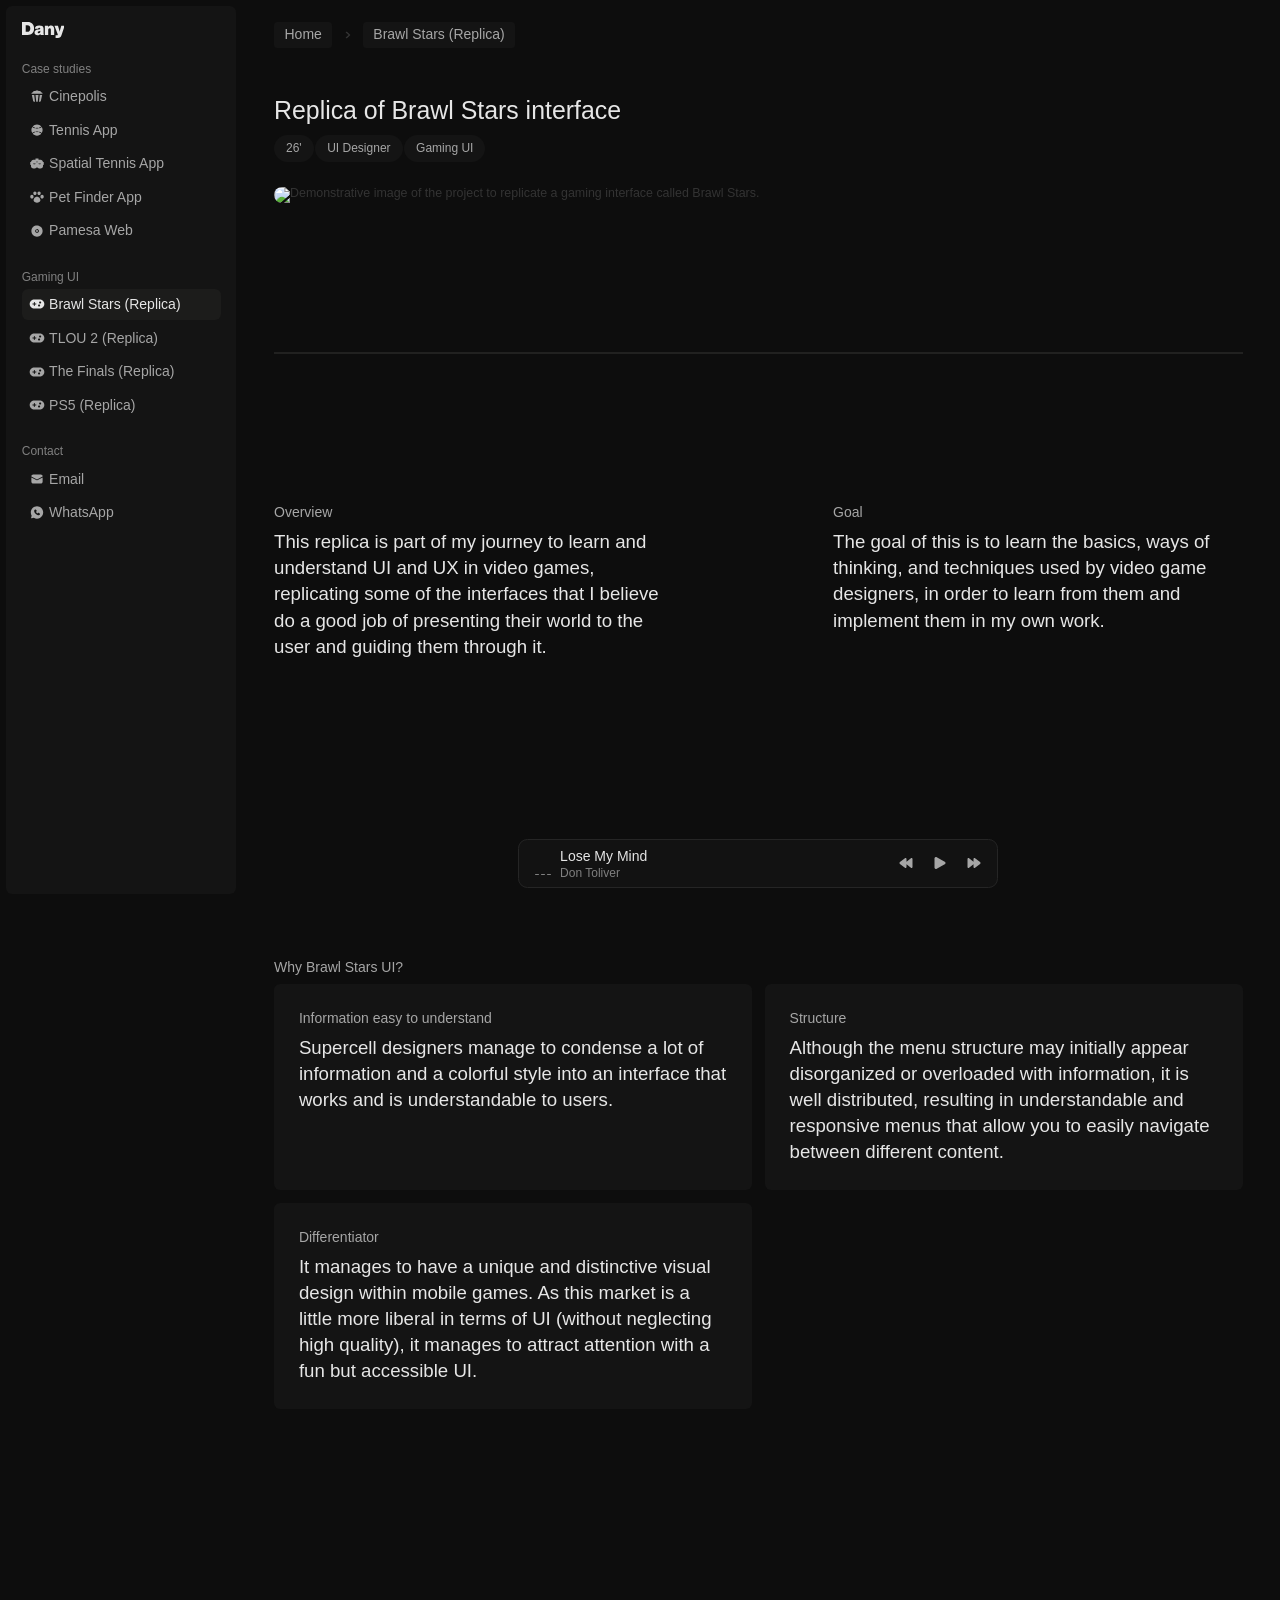
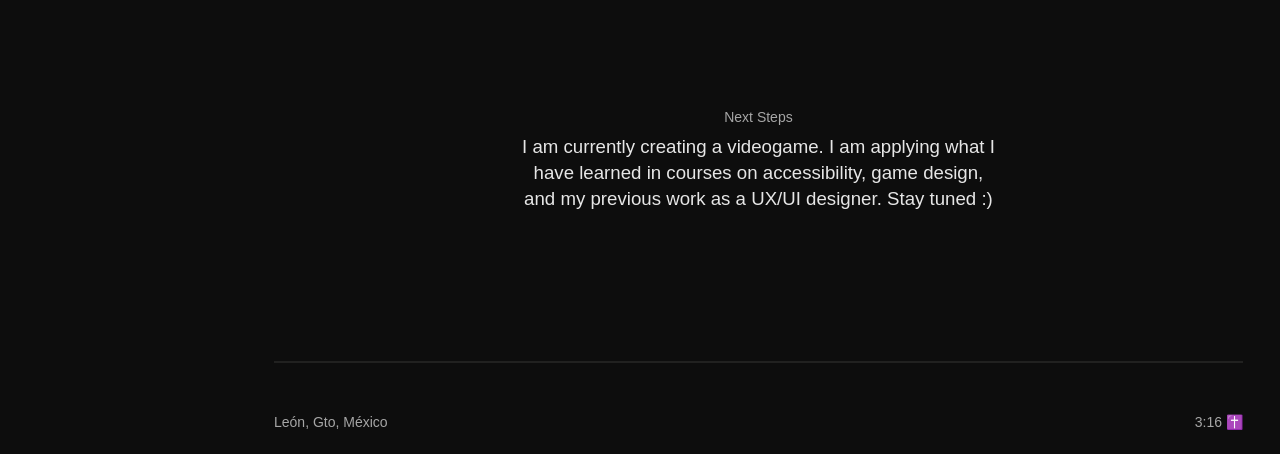
==== commit 315c2f0b: "Add files via upload" ====
--- a/brawl-stars-replica.html
+++ b/brawl-stars-replica.html
@@ -624,11 +624,12 @@
      * 2. REPRODUCTOR: PLAYLIST INFINITA Y AUTO-NEXT (OPTIMIZADO)
      */
     const playlist = [
-        { name: "El After", artist: "Samuel Ash x Niko Eme", url: "https://res.cloudinary.com/dixoqghwt/video/upload/v1774304988/El_After_Letra_-_Samuel_Ash_x_Niko_Eme_x_Jay_Kalyl_Video_Oficial_Con_Letra_rztefl.mp3" },
-        { name: "Danza", artist: "KB x Niko Eme x Cardec Drums", url: "https://res.cloudinary.com/dixoqghwt/video/upload/v1774304988/KB_Niko_Eme_Cardec_Drums_-_Danza_Official_Music_Video_ijxyk0.mp3" },
-        { name: "La Vida Es Buena", artist: "Niko Eme x Mireyli Rosa", url: "https://res.cloudinary.com/dixoqghwt/video/upload/v1774304988/Niko_Eme_x_MireyliRosa_-_La_Vida_Es_Buena_Worship_Urbano_k2y0tm.mp3" },
-        { name: "Cuando El Pueblo Canta", artist: "Niko Eme x Love & Hope", url: "https://res.cloudinary.com/dixoqghwt/video/upload/v1774304988/Niko_Eme_Love_Hope_-_Cuando_El_Pueblo_Canta_i7eexz.mp3" },
-        { name: "Gozo", artist: "Niko Eme", url: "https://res.cloudinary.com/dixoqghwt/video/upload/v1774304988/Niko_Eme_-_Gozo_-_Video_Lyric_yythiz.mp3" }
+        { name: "Lose My Mind", artist: "Don Toliver", url: "https://res.cloudinary.com/dixoqghwt/video/upload/v1774906088/Don_Toliver_-_Lose_My_Mind_Without_Rap_oaeeui.mp3" },
+        { name: "Summer Nights", artist: "SIAMÉS", url: "https://res.cloudinary.com/dixoqghwt/video/upload/v1774906088/SIAM%C3%89S_Summer_Nights_Official_Animated_Video_arpbx2.mp3" },
+        { name: "Desire (Remix)", artist: "Years & Years - Gryffin", url: "https://res.cloudinary.com/dixoqghwt/video/upload/v1772743718/Years_Years_-_Desire_Gryffin_Remix_bu1c5i.mp3" },
+        { name: "I Think I Like It", artist: "Fake Blood", url: "https://res.cloudinary.com/dixoqghwt/video/upload/v1772742577/Fake_Blood_-_I_Think_I_Like_It_We_Are_Your_Friends_Soundtrack_ma87ba.mp3" },
+        { name: "Delta", artist: "C2C", url: "https://res.cloudinary.com/dixoqghwt/video/upload/v1774906088/C2C_-_Delta_Official_Video_rtxxmw.mp3" },
+        { name: "Sleepwalking", artist: "Chain Gang of 1974", url: "https://res.cloudinary.com/dixoqghwt/video/upload/v1773341468/Chain_Gang_of_1974_-_Sleepwalking_OFFICIAL_HQ_STREAM_vwmsew.mp3" }
     ];
 
     let currentSongIndex = parseInt(localStorage.getItem('music_index')) || 0;
@@ -804,6 +805,39 @@
                 }
             });
         }
+
+
+        /**
+ * REMOVER BADGE DE WEBFLOW DEFINITIVAMENTE
+ */
+const removeWebflowBadge = () => {
+  const badge = document.querySelector('.w-webflow-badge');
+  if (badge) {
+    badge.setAttribute('style', 'display: none !important; visibility: hidden !important; opacity: 0 !important; pointer-events: none !important;');
+    badge.remove(); // Intenta eliminarlo del DOM
+  }
+};
+
+// 1. Ejecutar de inmediato
+removeWebflowBadge();
+
+// 2. Ejecutar cuando el DOM esté listo
+document.addEventListener('DOMContentLoaded', removeWebflowBadge);
+
+// 3. Ejecutar después de que todo cargue (por si el script de Webflow es lento)
+window.addEventListener('load', removeWebflowBadge);
+
+// 4. Observador: Si Webflow intenta re-inyectarlo, lo borramos al instante
+const observer = new MutationObserver((mutations) => {
+  removeWebflowBadge();
+});
+
+observer.observe(document.body, {
+  childList: true,
+  subtree: true
+});
+
+
     </script>
 
     <style>
@@ -820,4 +854,4 @@
     
 </body>
 
-</html>
+</html>
--- a/styles.css
+++ b/styles.css
@@ -275,7 +275,6 @@
 .w-optimization {
   display: contents;
 }
-
 
 
 h1, h2, h3, h4, h5, h6 {
@@ -3225,4 +3224,4 @@
   #w-node-_5b89eccd-3d88-16a7-1809-932999db6ba4-ba935c05, #w-node-_7d2123b6-c95d-549b-ee13-a8f061cfb4fd-ba935c05, #w-node-fb5b01c2-c381-12d8-75d0-ff646a020c80-ba935c05, #w-node-_5b89eccd-3d88-16a7-1809-932999db6ba5-ba935c05 {
     grid-area: span 2 / span 2 / span 2 / span 2;
   }
-}
+}
